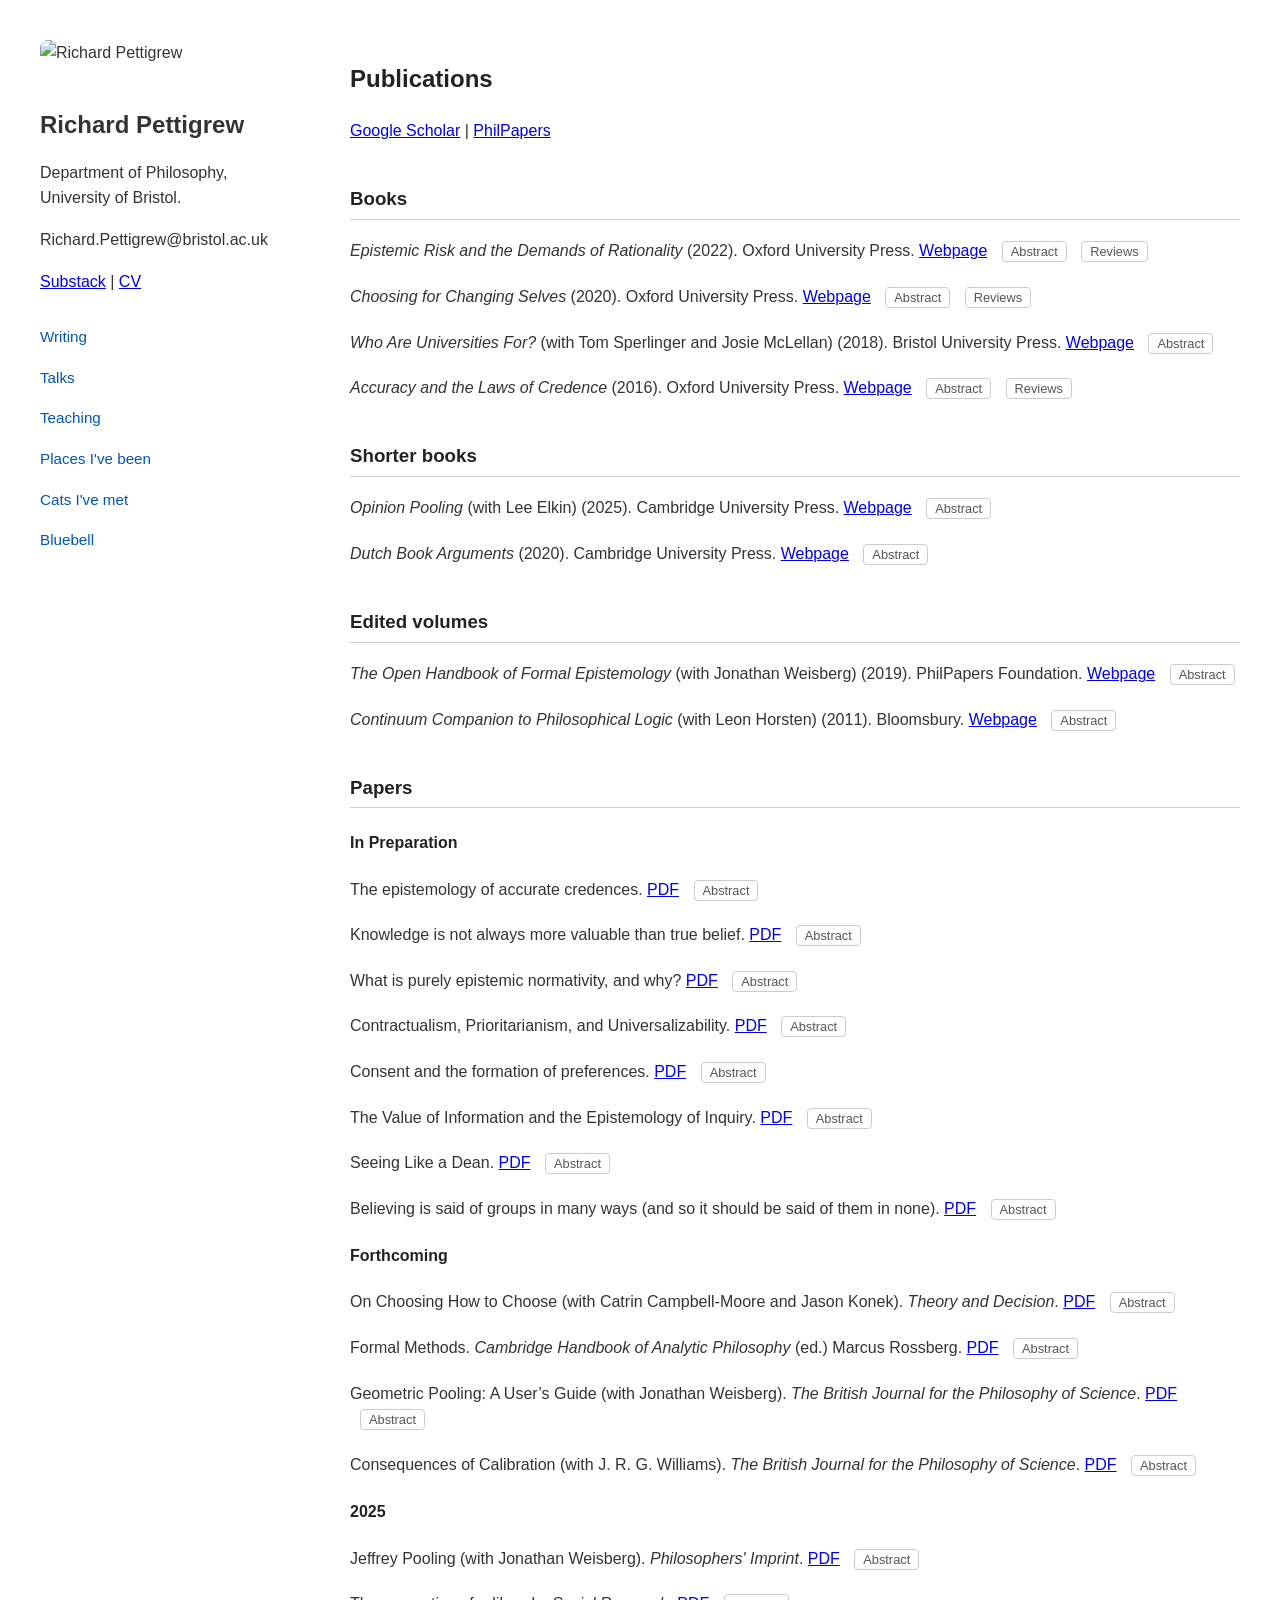
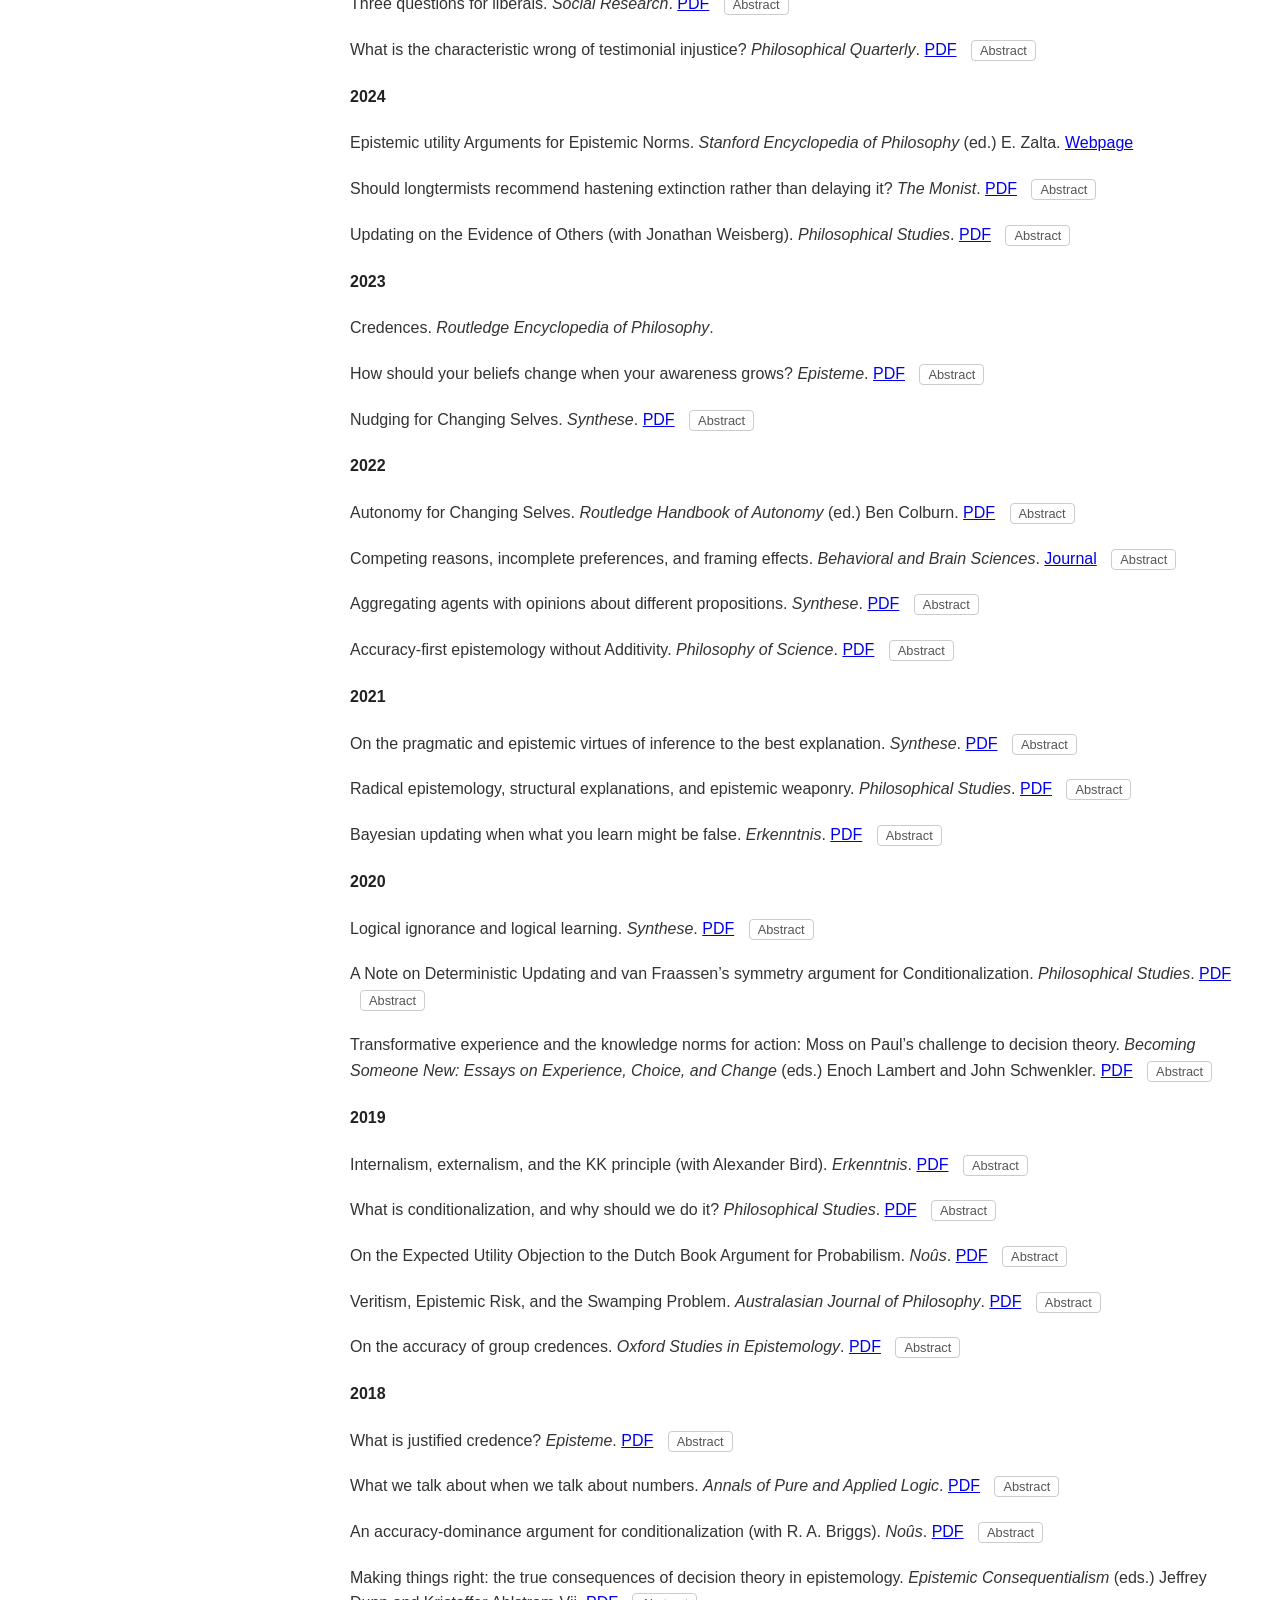
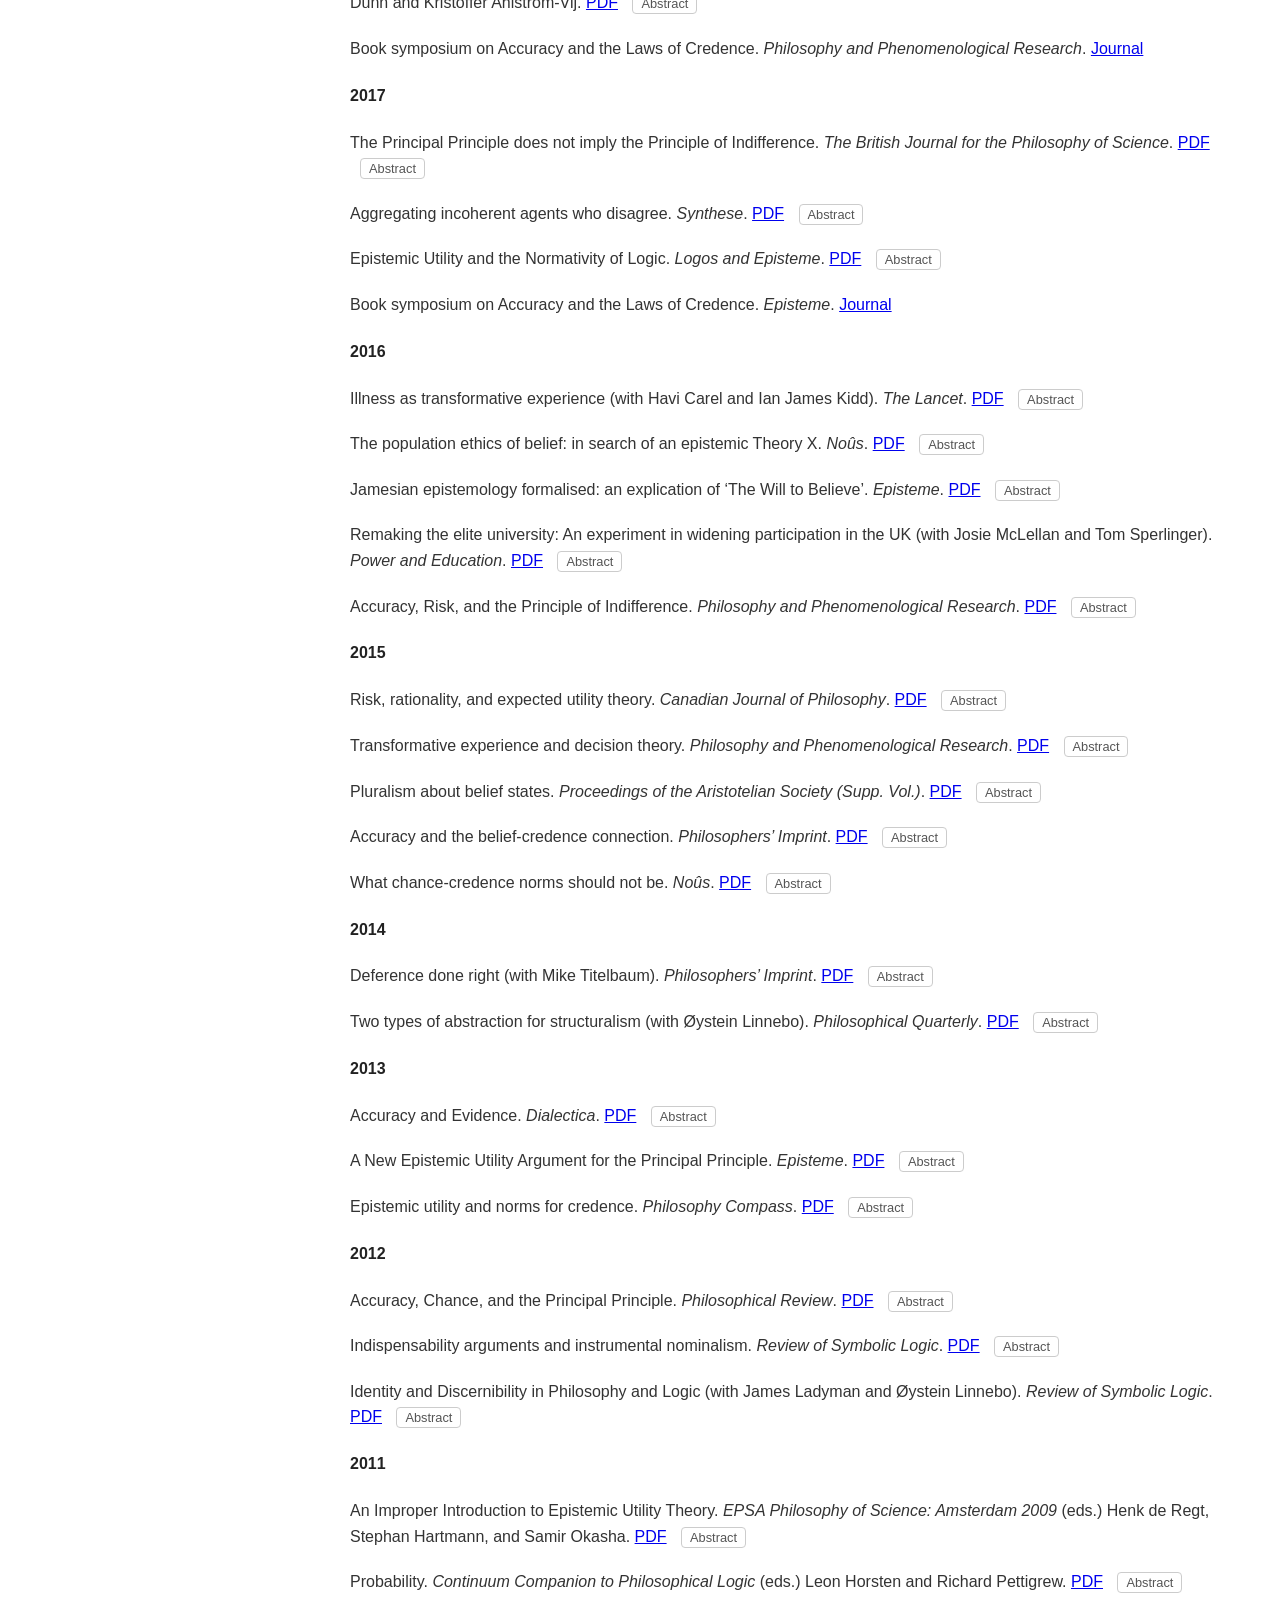
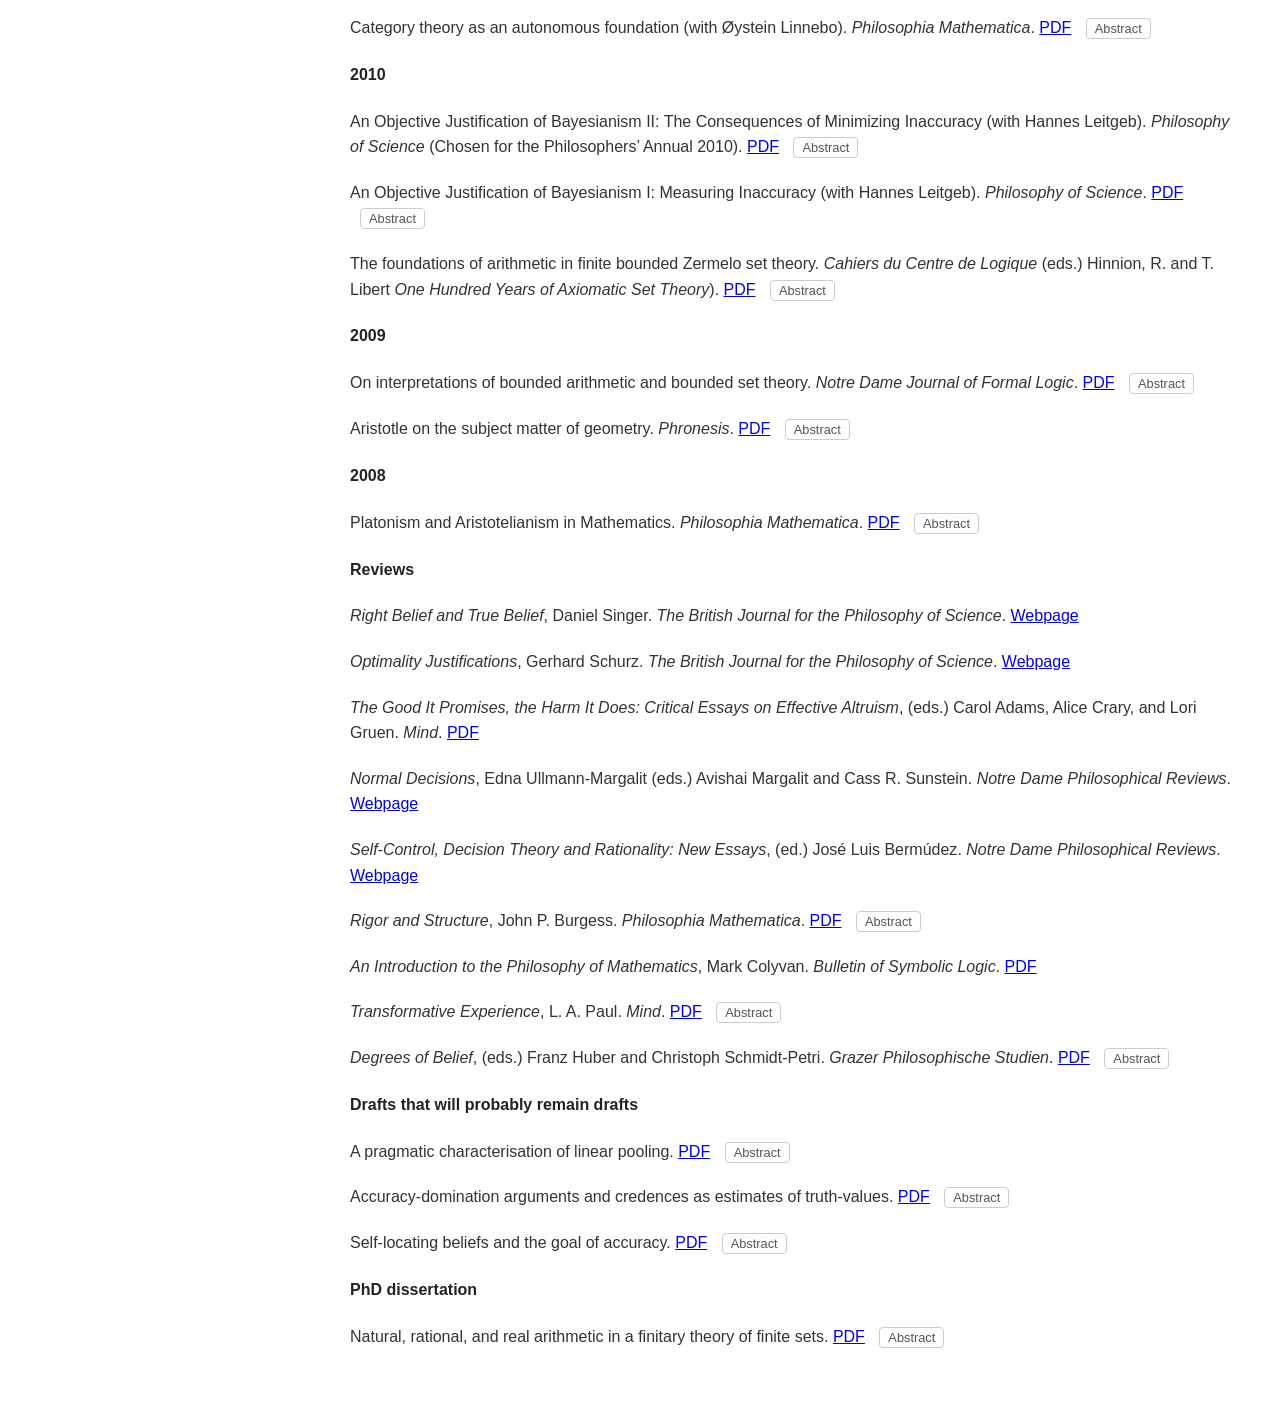
==== index.html @ cd5e589d "Add files via upload" ====
<!DOCTYPE html>
<html lang="en">
<head>
    <meta charset="UTF-8">
    <meta name="viewport" content="width=device-width, initial-scale=1.0">
    <title>Richard Pettigrew | Philosophy</title>
    <link rel="stylesheet" href="style.css">
</head>
<body>

<div class="container">
    <aside class="sidebar" id="master-sidebar"></aside>
    <script src="sidebar.js"></script>

    <main class="content">
        <h2>Publications</h2>
        
        <p><a href="https://scholar.google.co.uk/citations?user=P5bSoXQAAAAJ&hl=en&oi=ao" target="_blank">Google Scholar</a> | <a href="https://philpeople.org/profiles/richard-pettigrew" target="_blank">PhilPapers</a> </p>
        
        <h3>Books</h3>
        <ul class="pub-list">
            <li class="publication">
                <span class="book-title">Epistemic Risk and the Demands of Rationality</span> (2022). 
                Oxford University Press. <a href="https://academic.oup.com/book/43794?login=false" target="_blank">Webpage</a>
                <button class="abstract-btn" onclick="toggleAbstract('abs-book-erdr')">Abstract</button>
                <div id="abs-book-erdr" class="abstract-content">
                    How much does rationality constrain what we should believe on the basis of our evidence? According to this book, not very much. For most people and most bodies of evidence, there is a wide range of beliefs that rationality permits them to have in response to that evidence. The argument, which takes inspiration from William James’ ideas in ‘The Will to Believe’, proceeds from two premises. The first is a theory about the basis of epistemic rationality. It’s called epistemic utility theory, and it says that what it is epistemically rational for you to believe is what it would be rational for you to choose if you were given the chance to pick your beliefs and, when picking them, you were to care only about their epistemic value. So, to say which beliefs are permitted, we must say how to measure epistemic value, and which decision rule to use when picking your beliefs. The second premise is a claim about attitudes to epistemic risk, and it says that rationality permits many different such attitudes. These attitudes can show up in epistemic utility theory in two ways: in the way you measure epistemic value; and in the decision rule you use to pick beliefs. This book explores the latter. The result is permissivism about epistemic rationality: different attitudes to epistemic risk lead to different choices of prior beliefs; given most bodies of evidence, different priors lead to different posteriors; and even once we fix your attitudes to epistemic risk, if they are at all risk-inclined, there is a range of different priors and therefore different posteriors they permit.
                </div>
                <button class="abstract-btn" onclick="toggleAbstract('rev-book-erdr')">Reviews</button>
                <div id="rev-book-erdr" class="abstract-content">
                   <ul>
                   <li> <em>Mind</em>, Lara Buchak. <a href="#" target="_blank">Journal</a></li>
			<li><em>Notre Dame Philosophical Reviews</em>, Boris Babic. <a href="#" target="_blank">Webpage</a>
			</ul>
                </div>
            </li>
            <li class="publication">
                <span class="book-title">Choosing for Changing Selves</span> (2020). 
                Oxford University Press. <a href="https://academic.oup.com/book/41592?login=false" target="_blank">Webpage</a>
                <button class="abstract-btn" onclick="toggleAbstract('abs-book-ccs')">Abstract</button>
                <div id="abs-book-ccs" class="abstract-content">
                    What you value and the extent to which you value it changes over the course of your life. A person might currently greatly value pursuing philosophy, and value spending time in nature much less; but, having watched their parents as they have grown older, and noting that they are very much like their parents, that person might have good reason to think that they will value the pursuit of philosophy much less when they are sixty, and value spending time in nature much more. Given that we make our decisions on the basis of what we believe about the world and what we value in the world, the fact that the latter may change throughout our lives poses a problem for decision-making — in particular, for making decisions whose consequences will start to be felt or continue to be felt later in our lives. To which values should I appeal when making such a decision? My current values? My future values at the time when the decision will have its most significant effect? My past values? Some amalgamation of them all — past, present, and future — perhaps with some of them given more weight than others? (If so, how are the weightings assigned?) Or such an amalgamation only of a few of them? (If so, which ones?) In this book, I aim to provide a comprehensive account of rational decision-making for agents who recognise that their values will change over time and whose decisions will affect those future times. Included in the analysis will be not only agents who recognise that their values will inevitably change in certain ways, but also those who recognise that some of their decisions will lead to consequences that will change their values — thus, in effect, they will choose to change their values.
                </div>
                
                <button class="abstract-btn" onclick="toggleAbstract('rev-book-ccs')">Reviews</button>
                <div id="rev-book-ccs" class="abstract-content">
                   <ul>
                   <li> <em>Economics and Philosophy</em>, Arif Ahmed. <a href="#" target="_blank">Journal</a></li>
<li> <em>Mind</em>, Krister Bykvist. <a href="#" target="_blank">Journal</a></li>
<li> <em>Philosophical Review</em>, L. A. Paul. <a href="#" target="_blank">Journal</a></li>
<li> <em>Philosophy of Science</em>, Susanne Burri. <a href="#" target="_blank">Journal</a></li>
<li> <em>Analysis</em>, Nilanjan Das. <a href="#" target="_blank">Journal</a></li>
<li> <em>Philosophical Quarterly</em>, David Strohmaier. <a href="#" target="_blank">Journal</a></li>
                </ul>
            </div>
            
            
            
            
             <li class="publication">
                <span class="book-title">Who Are Universities For?</span> (with Tom Sperlinger and Josie McLellan) (2018). 
                Bristol University Press. <a href="https://bristoluniversitypress.co.uk/who-are-universities-for/" target="_blank">Webpage</a>
                <button class="abstract-btn" onclick="toggleAbstract('abs-book-wauf')">Abstract</button>
                <div id="abs-book-wauf" class="abstract-content">
            The university system is no longer fit for purpose. UK higher education was designed for much smaller numbers of students and a very different labour market. Students display worrying levels of mental health issues, exacerbated by unprecedented levels of debt, and the dubious privilege of competing for poorly-paid graduate internships. Meanwhile who goes to university is still too often determined by place of birth, gender, class or ethnicity.

Who are universities for? argues for a large-scale shake up of how we organise higher education, how we combine it with work, and how it fits into our lives. It includes radical proposals for reform of the curriculum and how we admit students to higher education, with part-time study (currently in crisis in England) becoming the norm.

A short, polemical but also deeply practical book, Who are universities for? offers concrete solutions to the problems facing UK higher education and a way forward for universities to become more inclusive and more responsive to local and global challenges.
</div>
            </li>
            <li class="publication">
                <span class="book-title">Accuracy and the Laws of Credence</span> (2016). 
                Oxford University Press. <a href="https://academic.oup.com/book/26987?login=false" target="_blank">Webpage</a>
                <button class="abstract-btn" onclick="toggleAbstract('abs-book-alc')">Abstract</button> 
                <div id="abs-book-alc" class="abstract-content">
                    In this book, we offer an extended investigation into a particular way of justifying the rational principles that govern our credences (or degrees of belief). The main principles that we justify are the central tenets of Bayesian epistemology, though we meet many other related principles along the way. These are: Probabilism, the claims that credences should obey the laws of probability; the Principal Principle, which says how credences in hypotheses about the objective chances should relate to credences in other propositions; the Principle of Indifference, which says that, in the absence of evidence, we should distribute our credences equally over all possibilities we entertain; and Conditionalization, the Bayesian account of how we should plan to respond when we receive new evidence. Ultimately, then, the book is a study in the foundations of Bayesianism.

To justify these principles, we look to decision theory. We treat an agent’s credences as if they were a choice she makes between different options. We give an account of the purely epistemic utility enjoyed by different sets of credences. And we appeal to the principles of decision theory to show that, when epistemic utility is measured in this way, the credences that violate the principles listed above are ruled out as irrational. The account of epistemic utility we give is the veritist’s: the sole fundamental source of epistemic utility for credences is their accuracy. Thus, this is an investigation in the version of epistemic utility theory known as accuracy-first epistemology. The book can also be read as an extended reply on behalf of the veritist to the evidentialist’s objection that veritism cannot account for certain evidential principles of credal rationality, such as the Principal Principle, the Principle of Indifference, and Conditionalization.
                </div>
                
                <button class="abstract-btn" onclick="toggleAbstract('rev-book-alc')">Reviews</button>
                <div id="rev-book-alc" class="abstract-content">
                   <ul>
                   <li> Book symposium in <em>Philosophy and Phenomenological Research</em>. <a href="https://onlinelibrary.wiley.com/toc/19331592/2018/96/3" target="_blank">Journal</a></li>
                   <li> Book symposium in <em>Episteme</em>. <a href="https://www.cambridge.org/core/journals/episteme/issue/B9DADC7D0AA3F37E52D94574A8DA3A5D" target="_blank">Journal</a></li>
                   <li> <em>Notre Dame Philosophical Reviews</em>, Kenny Easwaran. <a href="#" target="_blank">Journal</a></li>
<li> <em>Philosophy of Science</em>, Chad Marxen and Gerard Rothfus. <a href="#" target="_blank">Journal</a></li>
<li> <em>Metascience</em>, Erik Olsson. <a href="#" target="_blank">Journal</a></li>
<li> <em>Journal of Philosophy</em>, R. A. Briggs. <a href="#" target="_blank">Journal</a></li>
<li> <em>Mind</em>, Scott Sturgeon. <a href="#" target="_blank">Journal</a></li>
        </ul>
        </div>

         <h3>Shorter books</h3>
         <ul class="pub-list">
            <li class="publication">
                <span class="book-title">Opinion Pooling</span> (with Lee Elkin) (2025). Cambridge University Press. <a href="https://www.cambridge.org/core/books/opinion-pooling/40647AA21F276CF80F67398058682294" target="_blank">Webpage</a>
             
                <button class="abstract-btn" onclick="toggleAbstract('abs-book-op')">Abstract</button>
                <div id="abs-book-op" class="abstract-content">
                    Disagreement is a common feature of a social world. For various reasons, however, we sometimes need to resolve a disagreement into a single set of opinions. This can be achieved by pooling the opinions of individuals that make up the group. In this Element, we provide an opinionated survey on some ways of pooling opinions: linear pooling, multiplicative pooling (including geometric), and pooling through imprecise probabilities. While we give significant attention to the axiomatic approach in evaluating pooling strategies, we also evaluate them in terms of the epistemic and practical goals they might meet. In doing so, we connect opinion pooling to some philosophical problems in social epistemology and the philosophy of action, illuminating different perspectives one might take when figuring out how to pool opinions for a given purpose.
                                    </div>
            </li>
            <ul class="pub-list">
            <li class="publication">
                <span class="book-title">Dutch Book Arguments</span> (2020). Cambridge University Press. <a href="https://www.cambridge.org/core/books/dutch-book-arguments/3A54DE6AB1006E159A85FC17922D5779" target="_blank">Webpage</a>
               
                <button class="abstract-btn" onclick="toggleAbstract('abs-book-dba')">Abstract</button>
                <div id="abs-book-dba" class="abstract-content">
                    Our beliefs come in degrees. I'm 70% confident it will rain tomorrow, and 0.001% sure my lottery ticket will win. What's more, we think these degrees of belief should abide by certain principles if they are to be rational. For instance, you shouldn't believe that a person's taller than 6ft more strongly than you believe that they're taller than 5ft, since the former entails the latter. In Dutch Book arguments, we try to establish the principles of rationality for degrees of belief by appealing to their role in guiding decisions. In particular, we show that degrees of belief that don't satisfy the principles will always guide action in some way that is bad or undesirable. In this Element, we present Dutch Book arguments for the principles of Probabilism, Conditionalization, and the Reflection Principle, among others, and we formulate and consider the most serious objections to them.
                </div>
            </li>
            </ul>
            
            
             <h3>Edited volumes</h3>
         <ul class="pub-list">
          
            <ul class="pub-list">
            <li class="publication">
                <span class="book-title">The Open Handbook of Formal Epistemology</span> (with Jonathan Weisberg) (2019). PhilPapers Foundation. <a href="https://philarchive.org/rec/PETTOH-2" target="_blank">Webpage</a>
                
                <button class="abstract-btn" onclick="toggleAbstract('abs-book-ohfe')">Abstract</button>
                <div id="abs-book-ohfe" class="abstract-content">
                    In formal epistemology, we use mathematical methods to explore the questions of epistemology and rational choice. What can we know? What should we believe and how strongly? How should we act based on our beliefs and values? We begin by modelling phenomena like knowledge, belief, and desire using mathematical machinery, just as a biologist might model the fluctuations of a pair of competing populations, or a physicist might model the turbulence of a fluid passing through a small aperture. Then, we explore, discover, and justify the laws governing those phenomena, using the precision that mathematical machinery affords. For example, we might represent a person by the strengths of their beliefs, and we might measure these using real numbers, which we call credences. Having done this, we might ask what the norms are that govern that person when we represent them in that way. How should those credences hang together? How should the credences change in response to evidence? And how should those credences guide the person’s actions? This is the approach of the first six chapters of this handbook. In the second half, we consider different representations—the set of propositions a person believes; their ranking of propositions by their plausibility. And in each case we ask again what the norms are that govern a person so represented. Or, we might represent them as having both credences and full beliefs, and then ask how those two representations should interact with one another. This handbook is incomplete, as such ventures often are. Formal epistemology is a much wider topic than we present here. One omission, for instance, is social epistemology, where we consider not only individual believers but also the epistemic aspects of their place in a social world. Michael Caie’s entry on doxastic logic touches on one part of this topic, but there is much more. Relatedly, there is no entry on epistemic logic, nor any on knowledge more generally. There are still more gaps. These omissions should not be taken as ideological choices. This material is missing, not because it is any less valuable or interesting, but because we v failed to secure it in time. Rather than delay publication further, we chose to go ahead with what is already a substantial collection. We anticipate a further volume in the future that will cover more ground. Why an open access handbook on this topic? A number of reasons. The topics covered here are large and complex and need the space allowed by the sort of 50 page treatment that many of the authors give. We also wanted to show that, using free and open software, one can overcome a major hurdle facing open access publishing, even on topics with complex typesetting needs. With the right software, one can produce attractive, clear publications at reasonably low cost. Indeed this handbook was created on a budget of exactly £0 (≈ $0). Our thanks to PhilPapers for serving as publisher, and to the authors: we are enormously grateful for the effort they put into their entries.
                </div>
            </li>
             <li class="publication">
                <span class="book-title">Continuum Companion to Philosophical Logic</span> (with Leon Horsten) (2011).   Bloomsbury.  <a href="https://www.bloomsbury.com/ca/bloomsbury-companion-to-philosophical-logic-9781472528292/" target="_blank">Webpage</a>
              
                
                <button class="abstract-btn" onclick="toggleAbstract('abs-book-ccpl')">Abstract</button>
                <div id="abs-book-ccpl" class="abstract-content">
                Logical methods are used in all area of philosophy. By introducing and advancing central to topics in the discipline, The Bloomsbury Companion to Philosophical Logic emphasizes the crucial role logic plays in understanding philosophical problems.

Covering stages in the history of logic and of modern logic, this comprehensive Companion looks ahead to new areas of research and explores issues pertaining to classical logic and its rivals, semantics for parts of natural language, and the application of logic in the theory of rationality. Experts in the field provide a mix of technical chapters that offer excellent encyclopaedias of results in the area and chapters of philosophical discussions that survey a range of philosophical positions. To facilitate further study, this volumes also includes a series of research tools such as a detailed index, an up-to-date list of resources and an annotated bibliography.

Balancing technical exposition with philosophical discussion, The Bloomsbury Companion to Philosophical Logic not only provides students and lecturers with the basis of a course in philosophical logic, it offers anyone working in this key area of contemporary philosophy a valuable research resource.
               </div>
            </li>
            </ul>
         

        <h3>Papers</h3>
        
        
        <h4>In Preparation</h4>
        <ul class="pub-list">
            <li class="publication">
                <span class="pub-title">The epistemology of accurate credences</span>. 
                <a href="https://philpapers.org/archive/PETTEO-44.pdf" target="_blank">PDF</a>
                <button class="abstract-btn" onclick="toggleAbstract('abs-prep-1')">Abstract</button>
                <div id="abs-prep-1" class="abstract-content">
                    I give an overview of some of the central ideas, arguments, and results in accuracy-first epistemology (also known as epistemic utility theory or epistemic decision theory).
                </div>
            </li>

            <li class="publication">
                <span class="pub-title">Knowledge is not always more valuable than true belief</span>. 
                <a href="https://philpapers.org/archive/PETKIN-2.pdf" target="_blank">PDF</a>
                <button class="abstract-btn" onclick="toggleAbstract('abs-prep-2')">Abstract</button>
                <div id="abs-prep-2" class="abstract-content">
                    Knowledge is not always more valuable than mere true belief. If it were, we’d want to acquire it for those we care about when doing so would require negligible effort; we’d hope those we care about have it when we’re uncertain whether they do, and we’d feel relief were we to learn they do. But we don’t always do or feel these things nor think we should. I argue that the veritist is best able to make sense of these facts.
                </div>
            </li>

            <li class="publication">
                <span class="pub-title">What is purely epistemic normativity, and why?</span> 
                <a href="https://philpapers.org/archive/PETWIP.pdf" target="_blank">PDF</a>
                <button class="abstract-btn" onclick="toggleAbstract('abs-prep-3')">Abstract</button>
                <div id="abs-prep-3" class="abstract-content">
                    What is the distinction between what we ought to believe simpliciter and what we ought to believe epistemically speaking, and why do we draw that distinction? I motivate this question through a series of examples, consider various existing answers, and find them wanting. Then I propose and explore an alternative based on a version of rule consequentialism transposed to the epistemic realm: the norms that determine what we ought to do epistemically speaking are those such that broad adherence to them across your epistemic community would give the best results from an epistemic point of view. I argue that norms that exhort us to believe only what we ought to believe epistemically speaking follow from this epistemic version of rule consequentialism. In a coda, I offer an alternative account of the function of knowledge ascriptions that improves on Edward Craig’s.
                </div>
            </li>

            <li class="publication">
                <span class="pub-title">Contractualism, Prioritarianism, and Universalizability</span>. 
                <a href="https://philpapers.org/archive/PETOJA.pdf" target="_blank">PDF</a>
                <button class="abstract-btn" onclick="toggleAbstract('abs-prep-4')">Abstract</button>
                <div id="abs-prep-4" class="abstract-content">
                    I offer a new style of argument that supports either utilitarianism or instances of the expected equally distributed equivalent version of prioritarianism (EEDE). The central idea is that the value the welfarist assigns to a state of the world should not lie unnecessarily far from the utilities of the individuals who exist at that state. I describe various ways we might measure distance from a candidate value to the individuals’ utilities, characterize a family of such measures, and explain which versions of welfarism follow when we use them. For some, it’s utilitarianism; for others, it’s different instances of EEDE.
                </div>
            </li>

            <li class="publication">
                <span class="pub-title">Consent and the formation of preferences</span>. 
                <a href="https://philpapers.org/archive/PETEOA-7.pdf" target="_blank">PDF</a>
                <button class="abstract-btn" onclick="toggleAbstract('abs-prep-5')">Abstract</button>
                <div id="abs-prep-5" class="abstract-content">
                    Under ideal conditions, explicit consent and related actions usually change the moral facts in a distinctive way: they make something permissible that was previously impermissible. But they don’t do this if the consent is coerced. And it seems they also don’t do it if the preferences on which the consent is based were formed in particular ways: if they were formed via certain mechanisms under pressure from unjust social forces, for instance. In this paper, I describe a range of mechanisms by which our preferences might be formed, determine which of those can give rise to preferences that ground effective consent and which cannot, and explain why each mechanism falls on its side of the division.
                </div>
            </li>

            <li class="publication">
                <span class="pub-title">The Value of Information and the Epistemology of Inquiry</span>. 
                <a href="https://philpapers.org/archive/PETTAG-5.pdf" target="_blank">PDF</a>
                <button class="abstract-btn" onclick="toggleAbstract('abs-prep-6')">Abstract</button>
                <div id="abs-prep-6" class="abstract-content">
                    In the analytic tradition, epistemology has typically begun at the point at which we have our evidence; it has then asked which beliefs or credences are justified or warranted by that evidence, which are rational and which count as knowledge for someone with that evidence. And yet we are not mere passive recipients of our evidence; we often actively collect it, and collect it in one way rather than another, or act in ways we know will bring us certain pieces of evidence and not others, even when acquiring that evidence is not the primary aim of that act. In this essay, I present and apply a theory that says when we should inquire and how. It is a probabilistic theory: I use probabilities to represent the opinions of the inquirer. And it is teleological: whether we should inquire in this way or that or not at all is determined by the value of the available options, where the value of an inquiry is determined by the value of the option you choose from the point of view of the opinions you have after the inquiry, the purely epistemic value of those opinions, the costs the inquiry incurs, and any other benefits it might bring. The theory says you should choose whether, when, and how to inquire just as you choose whether, when, and how to do anything else, namely, by maximizing value in expectation. This theory has its origins in Janina Hosiasson’s work in Bayesian philosophy of science in the 1930s and David Blackwell’s work in economics in the 1950s. In the first part of the essay, I present this theory in a way that assumes no prior familiarity with Bayesianism or the epistemology of probabilistic opinion more generally. In the second part, I put the theory to work. First, I extend it to cover not only inquiries in which you gather empirical evidence, but also those in which you undertake logical or conceptual reasoning. This allows us to ask, for instance, when we should spend our time gathering new evidence and when we should spend it drawing out the consequences of the evidence we already have. Next, I ask when the normative status of the inquiries that have led to our current opinions affect the normative status of those opinions. And finally I show how the teleological approach might be extended to furnish norms for other cognitive acts and processes, such as forgetting or coarse-graining a credal state so that it becomes a belief.
                </div>
            </li>
            
            <li class="publication">
                <span class="pub-title">Seeing Like a Dean</span>. 
                <a href="https://philpapers.org/archive/PETSLA-5.pdf" target="_blank">PDF</a>
                <button class="abstract-btn" onclick="toggleAbstract('abs-prep-7')">Abstract</button>
                <div id="abs-prep-7" class="abstract-content">
                    In <em>Seeing Like a State</em>, James C. Scott argues that governments act badly when they see the society they govern in distorted and incomplete ways. I argue that this is also a common pitfall of university management. In particular, I scrutinise a particular way of thinking and speaking and deliberating that arises when the part of the organisation over which the manager has control is too large to allow them to think and speak always of the goals, viewpoints, and values of individual members. In response, managers often begin to think and speak and deliberate in terms of groups—for instance, the philosophy department, the HR division, the student body—and ascribes beliefs, goals, and values to them as group agents. But such attitude ascriptions to group agents are badly ambiguous in ways that aren’t resolved by context. This, I argue, leads to bad decision-making.
                </div>
            </li>

            <li class="publication">
                <span class="pub-title">Believing is said of groups in many ways (and so it should be said of them in none)</span>. 
                <a href="https://philpapers.org/archive/PETBIS.pdf" target="_blank">PDF</a>
                <button class="abstract-btn" onclick="toggleAbstract('abs-prep-8')">Abstract</button>
                <div id="abs-prep-8" class="abstract-content">
                    In the first half of this paper, I argue that group belief ascriptions are highly ambiguous. What’s more, in many cases, neither the available contextual factors nor known pragmatic considerations are sufficient to allow the audience to identify which of the many possible meanings is intended. In the second half, I argue that this ambiguity often has bad consequences when a group belief ascription is heard and taken as testimony. And indeed it has these consequences even when the ascription is true on the speaker’s intended interpretation, when the speaker does not intend to mislead and indeed intends to cooperatively inform, and when the audience incorporates the evidence from the testimony as they should. I conclude by arguing that these consequences should lead us to stop using such ascriptions.
                </div>
            </li>
        </ul>

        <h4>Forthcoming</h4>
        <ul class="pub-list">
            <li class="publication">
                <span class="pub-title">On Choosing How to Choose</span> (with Catrin Campbell-Moore and Jason Konek). 
                <em>Theory and Decision</em>. 
                <a href="https://drive.google.com/file/d/1xx8vu6VIA9P4IDvnVq_7LtjPj6tXWEzs/view?usp=sharing" target="_blank">PDF</a>
                <button class="abstract-btn" onclick="toggleAbstract('abs-forth-1')">Abstract</button>
                <div id="abs-forth-1" class="abstract-content">
                    Decision theories give guidance about what to do when you face a particular decision. But they also give higher-level advice---depending on how likely you think it is that you’ll face various decision problems, decision theories give advice about the best strategy for picking what to do. For some ways of being uncertain over possible decisions, decision theories that accommodate risk undermine themselves. They simultaneously provide specific advice about what to pick whilst also deeming that very picking strategy to be impermissible. Savage-style expected utility theory does not have this flaw; it always deems its own picking strategies to be the rational ones. Popular decision rules for imprecise probabilities never straightforwardly undermine themselves but they often require adopting strategies that pick in accordance with expected utility theory, thereby coordinating how to pick across different potential decision problems. Some strategies that always pick an option that the decision theory does not reject are deemed impermissible. In particular, randomising amongst non-rejected options is often impermissible. This raises questions about how to use the guidance of an imprecise decision theory when it leaves different options non-rejected.
                </div>
            </li>

            <li class="publication">
                <span class="pub-title">Formal Methods</span>. 
                <em>Cambridge Handbook of Analytic Philosophy</em> (ed.) Marcus Rossberg. 
                <a href="https://philpapers.org/archive/PETFM.pdf" target="_blank">PDF</a>
                <button class="abstract-btn" onclick="toggleAbstract('abs-forth-2')">Abstract</button>
                <div id="abs-forth-2" class="abstract-content">
                    In this handbook entry, I survey the different ways in which formal mathematical methods have been applied to philosophical questions throughout the history of analytic philosophy. I consider: formalization in symbolic logic, with examples such as Aquinas’ third way and Anselm’s ontological argument; Bayesian confirmation theory, with examples such as the fine-tuning argument for God and the paradox of the ravens; foundations of mathematics, with examples such as Hilbert’s programme and Gödel’s incompleteness theorems; social choice theory, with examples such as Condorcet’s paradox and Arrow’s theorem; ‘how possibly’ results, with examples such as Condorcet’s jury theorem and recent work on intersectionality theory; and the application of advanced mathematics in philosophy, with examples such as accuracy-first epistemology.
                </div>
            </li>

            <li class="publication">
                <span class="pub-title">Geometric Pooling: A User’s Guide</span> (with Jonathan Weisberg). 
                <em>The British Journal for the Philosophy of Science</em>. 
                <a href="https://philpapers.org/rec/PETGPA-2" target="_blank">PDF</a>
                <button class="abstract-btn" onclick="toggleAbstract('abs-forth-3')">Abstract</button>
                <div id="abs-forth-3" class="abstract-content">
                    Much of our information comes to us indirectly, in the form of conclusions others have drawn from evidence they gathered. When we hear these conclusions, how can we modify our own opinions so as to gain the benefit of their evidence? In this paper we study the method known as geometric pooling. We consider two arguments in its favour, raising several objections to one, and proposing an amendment to the other.
                </div>
            </li>

            <li class="publication">
                <span class="pub-title">Consequences of Calibration</span> (with J. R. G. Williams). 
                <em>The British Journal for the Philosophy of Science</em>. 
                <a href="https://philpapers.org/rec/WILCOC-4" target="_blank">PDF</a>
                <button class="abstract-btn" onclick="toggleAbstract('abs-forth-4')">Abstract</button>
                <div id="abs-forth-4" class="abstract-content">
                    In this paper, we offer a new set of axioms that characterise the epistemic utility functions that are most often used in arguments in favour of Bayesian norms such as Probabilism and Conditionalization. These are the additive and continuous strictly proper epistemic utility functions. Our characterization is based on a suggestion by Frank P. Ramsey and appeals to the virtue of calibration. We begin by describing Ramsey’s proposal and making our characterization precise; then we answer objections inspired by other treatments of calibration in epistemic utility theory.
                </div>
            </li>
        </ul>
        
        
        
         <h4>2025</h4>
       
        <ul class="pub-list">
        
        <li class="publication">
                <span class="pub-title">Jeffrey Pooling</span> (with Jonathan Weisberg).
                <em>Philosophers' Imprint</em>. <a href="https://drive.google.com/file/d/1WMj0rP2kOY6rS-_8IUXv0jqEnR1b6F-0/view?usp=sharing">PDF</a>
                 <button class="abstract-btn" onclick="toggleAbstract('abs-2025-1')">Abstract</button>
                <div id="abs-2025-1" class="abstract-content">
                 How should your opinion change in response to the opinion of an epistemic peer? We show that the pooling rule known as “upco” is the unique answer satisfying some natural desiderata. If your revised opinion will influence your opinions on other matters by Jeffrey conditionalization, then upco is the only standard pooling rule that ensures the order in which peers are consulted makes no difference. Popular proposals like linear pooling, geometric pooling, and harmonic pooling cannot boast the same. In fact, no alternative to upco can if it possesses four minimal properties which these proposals share.
                 </div>
                </li>
                <li class="publication">
                <span class="pub-title">Three questions for liberals</span>.
                <em>Social Research</em>. <a href="https://drive.google.com/file/d/1WrpXQAHGRr0Z1_1gPxr5LtfEdCS-cO6u/view?usp=sharing">PDF</a>
                 <button class="abstract-btn" onclick="toggleAbstract('abs-2025-2')">Abstract</button>
                <div id="abs-2025-2" class="abstract-content">
                 In this paper, I ask three questions of the liberal. In each, I fill in philosophical detail around a certain sort of complaint raised in current public debates about their position. In the first, I probe the limits of the liberal’s tolerance for civil disobedience; in the second, I ask how the liberal can adjudicate the most divisive moral disputes of the age; and, in the third, I suggest the liberal faces a problem when there is substantial disagreement about the boundaries of the rational and the reasonable.
                 </div>
                </li>
                 <li class="publication">
                <span class="pub-title">What is the characteristic wrong of testimonial injustice?</span>
                <em>Philosophical Quarterly</em>. <a href="https://drive.google.com/file/d/1nYNi8BDLLQWwdtBz6m3jPFnsGR6ZNOgy/view?usp=sharing">PDF</a>
                 <button class="abstract-btn" onclick="toggleAbstract('abs-2025-3')">Abstract</button>
                <div id="abs-2025-3" class="abstract-content">
                In this paper, I aim to identify the wrong that is done by the hearer to the testifier in all cases of
testimonial injustice. I introduce the concept of testimonial injustice, as well as the existing accounts of
this characteristic wrong, and I argue that the latter don’t work. Then I present my favoured account,
which adapts Rachel Fraser’s account of the wrong of aesthetic injustice. I argue that this allows us to
see that certain putative stock examples of testimonial injustices in fact do not fall under the concept.
                 </div>
                </li>
                </ul>
                
               

        <h4>2024</h4>
       
        <ul class="pub-list">
        
        <li class="publication">
                <span class="pub-title">Epistemic utility Arguments for Epistemic Norms</span>. 
                <em>Stanford Encyclopedia of Philosophy</em> (ed.) E. Zalta. 
                <a href="https://plato.stanford.edu/entries/epistemic-utility/" target="_blank">Webpage</a>
            </li>
        
        
            <li class="publication">
                <span class="pub-title">Should longtermists recommend hastening extinction rather than delaying it?</span> 
                <em>The Monist</em>. 
                <a href="https://drive.google.com/file/d/1lKE5lIrevtKMHavrlf5dwWU7-2nJ3Nug/view?usp=sharing" target="_blank">PDF</a>
                <button class="abstract-btn" onclick="toggleAbstract('abs-2024-1')">Abstract</button>
                <div id="abs-2024-1" class="abstract-content">
                    Longtermism is the view that the most urgent global priorities, and those to which we should devote the largest portion of our current resources, are those that focus on ensuring a long future for humanity, and perhaps sentient or intelligent life more generally, and improving the quality of those lives in that long future. The central argument for this conclusion is that, given a fixed amount of a resource that we are able to devote to global priorities, the longtermist's favoured interventions have greater expected goodness than each of the other available interventions, including those that focus on the health and well-being of the current population. In this paper, I argue that, even granting the longtermist's axiology and their consequentialist ethics, we are not morally required to choose whatever option maximises expected utility, and may not be permitted to do so. Instead, if their axiology and consequentialism is correct, we should choose using a decision theory that is sensitive to risk, and allows us to give greater weight to worse-case outcomes than expected utility theory. And such decision theories do not recommend longtermist interventions. Indeed, sometimes, they recommend hastening human extinction. Many, though not all, will take this as a reductio of the longtermist's axiology or consequentialist ethics. I remain agnostic on the conclusion we should draw.
                </div>
            </li>

            <li class="publication">
                <span class="pub-title">Updating on the Evidence of Others</span> (with Jonathan Weisberg). 
                <em>Philosophical Studies</em>. 
                <a href="https://drive.google.com/file/d/1mVYIdaXdOYXnb-_AUf2W7hjtc39yr3J5/view?usp=sharing" target="_blank">PDF</a>
                <button class="abstract-btn" onclick="toggleAbstract('abs-2024-2')">Abstract</button>
                <div id="abs-2024-2" class="abstract-content">
                    One often learns the opinions of others without getting to hear the evidence behind them. How should you revise your own opinions in such cases? Dietrich (2010) shows that, for opinions about objective chance, the method known as upco effectively adds your interlocutor's evidence to your own. We provide a simple way of viewing upco that makes properties like Dietrich's easy to appreciate, and we do three things with it. First, we unify Dietrich's motivation for upco with another motivation due to Easwaran et al. (2016). Second, we show that laypeople can sometimes use upco to resolve expert disagreements. And third, we use it to cricitize the social argument for the uniqueness thesis.
                </div>
            </li>
        </ul>
        
        <h4>2023</h4>
        <ul class="pub-list">
            <li class="publication">
                <span class="pub-title">Credences</span>. 
                <em>Routledge Encyclopedia of Philosophy</em>. 
            </li>

            <li class="publication">
                <span class="pub-title">How should your beliefs change when your awareness grows?</span> 
                <em>Episteme</em>. 
                <a href="https://drive.google.com/file/d/1193XGW2flyGJNh66iwzX0Lp4CmKcRGtM/view?usp=sharing" target="_blank">PDF</a>
                <button class="abstract-btn" onclick="toggleAbstract('abs-2023-1')">Abstract</button>
                <div id="abs-2023-1" class="abstract-content">
                    Epistemologists who study partial beliefs, or credences, have a well-developed account of how you should change your credences when you learn new evidence; that is, when your body of evidence grows. What's more, they boast a diverse range of epistemic and pragmatic arguments that support that account. But they do not have a satisfactory account of when and how you should change your credences when you become aware of possibilities and propositions you have not entertained before; that is, when your awareness grows. In this paper, I consider each of the arguments for the credal epistemologist's account of how to respond to evidence, and I ask whether they can help us generate an account of how to respond to awareness growth. The results are surprising: the arguments that all support the same norms for responding to evidence growth support a number of different norms when they are applied to awareness growth. Some of these norms seem too weak, others too strong. I ask what we should conclude from this, and argue that our credal response to awareness growth is considerably less rigorously constrained than our credal response to new evidence.
                </div>
            </li>

            <li class="publication">
                <span class="pub-title">Nudging for Changing Selves</span>. 
                <em>Synthese</em>. 
                <a href="https://drive.google.com/file/d/1u-VXU4I0SXxr5X8WZwqjP-s0J4Deh40c/view?usp=sharing" target="_blank">PDF</a>
                <button class="abstract-btn" onclick="toggleAbstract('abs-2023-2')">Abstract</button>
                <div id="abs-2023-2" class="abstract-content">
                    When is it legitimate for a government to 'nudge' its citizens, in the sense described by Richard Thaler and Cass Sunstein? In their original work on the topic, Thaler and Sunstein developed the 'as judged by themselves' (or AJBT) test to answer this question. In a recent paper, L. A. Paul and Sunstein raised a concern about this test: it often seems to give the wrong answer in cases in which we are nudged to make a decision that leads to what Paul calls a personally transformative experience, that is, one that results in our values changing. In those cases, the nudgee will judge the nudge to be legitimate after it has taken place, but they might not have judged it legitimate before.
                </div>
            </li>
            
            
        </ul>
        
        <h4>2022</h4>
        <ul class="pub-list">
            <li class="publication">
                <span class="pub-title">Autonomy for Changing Selves</span>. 
                <em>Routledge Handbook of Autonomy</em> (ed.) Ben Colburn. 
                <a href="https://drive.google.com/file/d/1CSj6QETDt1VuJBmlFFzHfd8BZAh8Il3j/view?usp=sharing" target="_blank">PDF</a>
                <button class="abstract-btn" onclick="toggleAbstract('abs-2022-1')">Abstract</button>
                <div id="abs-2022-1" class="abstract-content">
                    Our values change. What we value, want, desire, prefer, and how much; for nearly everyone, these will be different at different times in their life. These changes can be gradual or abrupt; they can be long-lasting or short-lived; and they can be induced by forces outside yourself or they can come from within or they can have no specific catalyst at all. Such preference change raises a number of questions for our theorising about rational choice, and these have been discussed at length. In §2 and §3, I’ll outline two of these questions along with some of the putative solutions that have been proposed. But preference change also raises questions for our theorising about autonomy, and these have hardly been considered at all. In §4, I’ll outline three problems for personal autonomy; and in §5, I’ll outline one problem for political autonomy. In §6, I conclude.
                </div>
            </li>

            <li class="publication">
                <span class="pub-title">Competing reasons, incomplete preferences, and framing effects</span>. 
                <em>Behavioral and Brain Sciences</em>. 
                <a href="https://www.cambridge.org/core/journals/behavioral-and-brain-sciences/article/competing-reasons-incomplete-preferences-and-framing-effects/BE3B75E326F64B5028029BD1B115E890" target="_blank">Journal</a>
                <button class="abstract-btn" onclick="toggleAbstract('abs-2022-2')">Abstract</button>
                <div id="abs-2022-2" class="abstract-content">
                    (Commentary on José Luis Bermúdez ‘Rational Framing Effects: A Multidisciplinary Case’) The quasi-cyclical preferences that Bermúdez ascribes to Agamemnon and others in analogous situations do not best represent them. I offer two alternative accounts. One works best if the preference ordering is taken to be the agent’s personal betterness ordering of acts; the other works best if it is taken to provide a summary of the agent’s dispositions to act.
                </div>
            </li>

            <li class="publication">
                <span class="pub-title">Aggregating agents with opinions about different propositions</span>. 
                <em>Synthese</em>. 
                <a href="https://drive.google.com/file/d/1BQEV1jczfQpZ41DQATE51nrSufdDv05f/view?usp=sharing" target="_blank">PDF</a>
                <button class="abstract-btn" onclick="toggleAbstract('abs-2022-3')">Abstract</button>
                <div id="abs-2022-3" class="abstract-content">
                    There are many reasons we might want to take the opinions of various individuals and pool them to give the opinions of the group they constitute. If all the individuals in the group have probabilistic opinions about the same propositions, there is a host of pooling functions we might deploy, such as linear or geometric pooling. However, there are also cases where different members of the group assign probabilities to different sets of propositions, which might overlap a lot, a little, or not at all. There are far fewer proposals for how to proceed in these cases, and those there are have undesirable features. I begin by considering four proposals and arguing that they don’t work. Then I’ll describe my own proposal, which is intended to cover the situation in which we want to pool the individual opinions in order to ascribe an opinion to the group considered as an agent in its own right.
                </div>
            </li>

            <li class="publication">
                <span class="pub-title">Accuracy-first epistemology without Additivity</span>. 
                <em>Philosophy of Science</em>. 
                <a href="https://drive.google.com/file/d/1xuzQGg7FE-Nbl6mhgeHptKTFCPvalKix/view?usp=sharing" target="_blank">PDF</a>
                <button class="abstract-btn" onclick="toggleAbstract('abs-2022-4')">Abstract</button>
                <div id="abs-2022-4" class="abstract-content">
                    Accuracy arguments for the core tenets of Bayesian epistemology differ mainly in the conditions they place on the legitimate ways of measuring the inaccuracy of our credences. The best existing arguments rely on three conditions: Continuity, Additivity, and Strict Propriety. In this paper, I show how to strengthen the arguments based on these conditions by showing that the central mathematical theorem on which each depends goes through without assuming Additivity.
                </div>
            </li>
        </ul>

        <h4>2021</h4>
        <ul class="pub-list">
            <li class="publication">
                <span class="pub-title">On the pragmatic and epistemic virtues of inference to the best explanation</span>. 
                <em>Synthese</em>. 
                <a href="https://drive.google.com/file/d/12Y2S5NwnAEgQvwZmebzAFnnNGTq9Pesy/view?usp=sharing" target="_blank">PDF</a>
                <button class="abstract-btn" onclick="toggleAbstract('abs-2021-1')">Abstract</button>
                <div id="abs-2021-1" class="abstract-content">
                    In a series of papers over the past twenty years, and in a new book, Igor Douven (sometimes in collaboration with Sylvia Wenmackers) has argued that Bayesians are too quick to reject versions of inference to the best explanation that cannot be accommodated within their framework. In this paper, I survey Douven’s worries and attempt to answer them using a series of pragmatic and purely epistemic arguments that I take to show that Bayes’ Rule really is the only rational way to respond to your evidence.
                </div>
            </li>

            <li class="publication">
                <span class="pub-title">Radical epistemology, structural explanations, and epistemic weaponry</span>. 
                <em>Philosophical Studies</em>. 
                <a href="https://drive.google.com/file/d/1Gg_NC-OAs7l9mjFR6dMGFh8lUX5XIJHu/view?usp=sharing" target="_blank">PDF</a>
                <button class="abstract-btn" onclick="toggleAbstract('abs-2021-2')">Abstract</button>
                <div id="abs-2021-2" class="abstract-content">
                    When is a belief justified? There are three families of arguments we typically use to support different accounts of justification: (i) arguments from our intuitive responses to vignettes that involve the concept; (ii) arguments from the theoretical role we would like the concept to play in epistemology; and (iii) arguments from the practical, moral, and political uses to which we wish to put the concept. I focus particularly on the third sort (iii), and specifically on an argument of this sort offered by Clayton Littlejohn (2012) and Amia Srinivasan (2018) in favour of externalism. I counter Srinivasan’s argument in two ways: (a) first, I show that the internalist’s concept of justification might figure just as easily in the sorts of structural explanation Srinivasan thinks our political goals require us to give; and (b) I argue that the internalist’s concept is needed for a particular political task, namely, to help us build more effective defences against what I call epistemic weapons. I conclude that we should adopt an Alstonian pluralism about the concept of justification.
                </div>
            </li>

            <li class="publication">
                <span class="pub-title">Bayesian updating when what you learn might be false</span>. 
                <em>Erkenntnis</em>. 
                <a href="https://drive.google.com/file/d/1qfihv1bm6iCsX3jminx3aDdCv_8OCrzP/view?usp=sharing" target="_blank">PDF</a>
                <button class="abstract-btn" onclick="toggleAbstract('abs-2021-3')">Abstract</button>
                <div id="abs-2021-3" class="abstract-content">
                    Michael Rescorla (2020) has recently pointed out that the standard arguments for Bayesian Conditionalization assume that, whenever I become certain of something, it is true. Most people would reject this assumption. In response, Rescorla offers an improved Dutch Book argument for Bayesian Conditionalization that does not make this assumption. My purpose in this paper is two-fold. First, I want to illuminate Rescorla’s new argument by giving a very general Dutch Book argument that applies to many cases of updating beyond those covered by Conditionalization, and then showing how Rescorla’s version follows as a special case of that. Second, I want to show how to generalise R. A. Briggs and Richard Pettigrew’s Accuracy Dominance argument to avoid the assumption that Rescorla has identified (Briggs & Pettigrew, 2018). In both cases, these arguments proceed by first establishing a very general reflection principle.
                </div>
            </li>
        </ul>

        <h4>2020</h4>
        <ul class="pub-list">
            <li class="publication">
                <span class="pub-title">Logical ignorance and logical learning</span>. 
                <em>Synthese</em>. 
                <a href="https://drive.google.com/file/d/1zHyxXiXvSe-7UJY5_m2vMnVvqxrIOkon/view?usp=sharing" target="_blank">PDF</a>
                <button class="abstract-btn" onclick="toggleAbstract('abs-2020-1')">Abstract</button>
                <div id="abs-2020-1" class="abstract-content">
                    According to certain normative theories in epistemology, rationality requires us to be logically omniscient. Yet this prescription clashes with our ordinary judgments of rationality. How should we resolve this tension? In this paper, I focus particularly on the logical omniscience requirement in Bayesian epistemology. Building on a key insight by Ian Hacking (1967), I develop a version of Bayesianism that permits logical ignorance. This includes an account of the synchronic norms that govern a logically ignorant individual at any given time, as well as an account of how we reduce our logical ignorance by learning logical facts and how we should update our credences in response to such evidence. At the end, I explain why the requirement of logical omniscience remains true of ideal agents with no computational, processing, or storage limitations.
                </div>
            </li>

            <li class="publication">
                <span class="pub-title">A Note on Deterministic Updating and van Fraassen’s symmetry argument for Conditionalization</span>. 
                <em>Philosophical Studies</em>. 
                <a href="https://drive.google.com/file/d/1yMU33yILRTbKvlygj4ZItqHRf_NECJRq/view?usp=sharing" target="_blank">PDF</a>
                <button class="abstract-btn" onclick="toggleAbstract('abs-2020-2')">Abstract</button>
                <div id="abs-2020-2" class="abstract-content">
                    In a recent paper, I argue that the pragmatic and epistemic arguments for Bayesian updating are based on an unwarranted assumption, which I call Deterministic Updating, and which says that your updating plan should be deterministic. In that paper, I did not consider whether the symmetry arguments due to Hughes and van Fraassen make the same assumption (Hughes & van Fraassen 1984; van Fraassen 1987). In this note, I show that they do.
                </div>
            </li>

            <li class="publication">
                <span class="pub-title">Transformative experience and the knowledge norms for action: Moss on Paul’s challenge to decision theory</span>. 
                <em>Becoming Someone New: Essays on Experience, Choice, and Change</em> (eds.) Enoch Lambert and John Schwenkler. 
                <a href="https://drive.google.com/file/d/1VBdRotWuhV7Lmn_7CipxEaK5n1-e9j-N/view?usp=sharing" target="_blank">PDF</a>
                <button class="abstract-btn" onclick="toggleAbstract('abs-2020-3')">Abstract</button>
                <div id="abs-2020-3" class="abstract-content">
                    L. A. Paul (2014, 2015) argues that the possibility of epistemically transformative experiences poses serious and novel problems for the orthodox theory of rational choice, namely, expected utility theory — I call her argument the Utility Ignorance Objection. In a pair of earlier papers, I responded to Paul’s challenge (Pettigrew 2015, 2016), and a number of other philosophers have responded in similar ways (Dougherty, et al. 2015, Harman 2015) — I call our argument the Fine-Graining Response. Paul has her own reply to this response, which we might call the Authenticity Reply. But Sarah Moss has recently offered an alternative reply to the Fine-Graining Response on Paul’s behalf (Moss 2017) — we’ll call it the No Knowledge Reply. This appeals to the knowledge norm of action, together with Moss’ novel and intriguing account of probabilistic knowledge. In this paper, I consider Moss’ reply and argue that it fails. I argue first that it fails as a reply made on Paul’s behalf, since it forces us to abandon many of the features of Paul’s challenge that make it distinctive and with which Paul herself is particularly concerned. Then I argue that it fails as a reply independent of its fidelity to Paul’s intentions.
                </div>
            </li>
        </ul>

        <h4>2019</h4>
        <ul class="pub-list">
            <li class="publication">
                <span class="pub-title">Internalism, externalism, and the KK principle</span> (with Alexander Bird). 
                <em>Erkenntnis</em>. 
                <a href="https://drive.google.com/file/d/12fXVy_ok6bI-Z4esp0HcopepRQUwtSgp/view?usp=sharing" target="_blank">PDF</a>
                <button class="abstract-btn" onclick="toggleAbstract('abs-2019-1')">Abstract</button>
                <div id="abs-2019-1" class="abstract-content">
                    This paper examines the relationship between the KK principle and the epistemological theses of externalism and internalism. There is often thought to be a very close relationship between externalism and the rejection of the KK principle and between internalism and its acceptance. How strong are the connections? The stronger proposals are: externalism entails the denial of the KK principle; internalism entails the truth of the KK principle. We will consider a number of problems for the theses as stated; we will present two ways of amending them so that they avoid these problems.
                </div>
            </li>

            <li class="publication">
                <span class="pub-title">What is conditionalization, and why should we do it?</span> 
                <em>Philosophical Studies</em>. 
                <a href="https://drive.google.com/file/d/17rInYRBxmk-RCzZbJU0E7rL3dDzUP4qf/view?usp=sharing" target="_blank">PDF</a>
                <button class="abstract-btn" onclick="toggleAbstract('abs-2019-2')">Abstract</button>
                <div id="abs-2019-2" class="abstract-content">
                    Conditionalization is one of the central norms of Bayesian epistemology. But there are a number of competing formulations, and a number of arguments that purport to establish it. In this paper, I explore which formulations of the norm are supported by which arguments. In their standard formulations, each of the arguments I consider here depends on the same assumption, which I call Deterministic Updating. I will investigate whether it is possible to amend these arguments so that they no longer depend on it. As I show, whether this is possible depends on the formulation of the norm under consideration.
                </div>
            </li>

            <li class="publication">
                <span class="pub-title">On the Expected Utility Objection to the Dutch Book Argument for Probabilism</span>. 
                <em>Noûs</em>. 
                <a href="https://drive.google.com/file/d/1WDHcmv3nr33u4K1fbgoeMW-ujYybuV6J/view?usp=sharing" target="_blank">PDF</a>
                <button class="abstract-btn" onclick="toggleAbstract('abs-2019-3')">Abstract</button>
                <div id="abs-2019-3" class="abstract-content">
                    The Dutch Book Argument for Probabilism assumes Ramsey’s Thesis (RT), which purports to determine the prices an agent is rationally required to pay for a bet. Recently, a new objection to Ramsey’s Thesis has emerged (Hedden 2013, Wronski & Godziszewski 2017, Wronski 2018)–I call this the Expected Utility Objection. According to this objection, it is Maximise Subjective Expected Utility (MSEU) that determines the prices an agent is required to pay for a bet, and this often disagrees with Ramsey’s Thesis. I suggest two responses to Hedden’s objection. First, we might be permissive: agents are permitted to pay any price that is required or permitted by RT, and they are permitted to pay any price that is required or permitted by MSEU. This allows us to give a revised version of the Dutch Book Argument for Probabilism, which I call the Permissive Dutch Book Argument. Second, I suggest that even the proponent of the Expected Utility Objection should admit that RT gives the correct answer in certain very limited cases, and I show that, together with MSEU, this very restricted version of RT gives a new pragmatic argument for Probabilism, which I call the Bookless Pragmatic Argument.
                </div>
            </li>

            <li class="publication">
                <span class="pub-title">Veritism, Epistemic Risk, and the Swamping Problem</span>. 
                <em>Australasian Journal of Philosophy</em>. 
                <a href="https://drive.google.com/file/d/1BfnjOX4wVM0ThG__Bf7AmXrYhFWzIpO6/view?usp=sharing" target="_blank">PDF</a>
                <button class="abstract-btn" onclick="toggleAbstract('abs-2019-4')">Abstract</button>
                <div id="abs-2019-4" class="abstract-content">
                    Veritism says that the fundamental source of epistemic value for a doxastic state is the extent to which it represents the world correctly—that is, its fundamental epistemic value is determined entirely by its truth or falsity. The Swamping Problem says that Veritism is incompatible with two pre-theoretic beliefs about epistemic value (Zagzebski 2003, Kvanvig 2003): (a) a true justified belief is more (epistemically) valuable than a true unjustified belief; (b) a false justified belief is more (epistemically) valuable than a false unjustified belief. In this paper, I consider the Swamping Problem from the vantage point of decision theory. I note that the central premise in the argument is what Stefansson and Bradley (2015) call Chance Neutrality in Richard Jeffrey’s decision-theoretic framework. And I describe their argument that it should be rejected. Using this insight, I respond to the Swamping Problem on behalf of the veritist.
                </div>
            </li>

            <li class="publication">
                <span class="pub-title">On the accuracy of group credences</span>. 
                <em>Oxford Studies in Epistemology</em>. 
                <a href="https://drive.google.com/file/d/11VfhHR7AvnzWXKwa8a7xakKia-9j0w7N/view?usp=sharing" target="_blank">PDF</a>
                <button class="abstract-btn" onclick="toggleAbstract('abs-2019-5')">Abstract</button>
                <div id="abs-2019-5" class="abstract-content">
                    We often ask for the opinion of a group of individuals. How strongly does the scientific community believe that the rate at which sea levels are rising increased over the last 200 years? How likely does the UK Treasury think it is that there will be a recession if the country leaves the European Union? What are these group credences that such questions request? And how do they relate to the individual credences assigned by the members of the particular group in question? According to the credal judgment aggregation principle, Linear Pooling, the credence function of a group should be a weighted average or linear pool of the credence functions of the individuals in the group. In this paper, I give an argument for Linear Pooling based on considerations of accuracy. And I respond to two standard objections to the aggregation principle.
                </div>
            </li>
        </ul>

        <h4>2018</h4>
        <ul class="pub-list">
            <li class="publication">
                <span class="pub-title">What is justified credence?</span> 
                <em>Episteme</em>. 
                <a href="https://drive.google.com/file/d/1QhJzDotkx5ZIV3mdQoiCo2OzWsuryxX9/view?usp=sharing" target="_blank">PDF</a>
                <button class="abstract-btn" onclick="toggleAbstract('abs-2018-1')">Abstract</button>
                <div id="abs-2018-1" class="abstract-content">
                    In this paper, we seek a reliabilist account of justified credence. Reliabilism about justified beliefs comes in two varieties: process reliabilism (Goldman, 1979, 2008) and indicator reliabilism (Alston, 1988, 2005). Existing accounts of reliabilism about justified credence comes in the same two varieties: Jeff Dunn’s is a version of process reliabilism (Dunn, 2015) while Weng Hong Tang offers a version of indicator reliabilism (Tang, 2016). As we will see, both face the same objection. If they are right about what justification is, it is mysterious why we care about justification, for neither of the accounts explains how justification is connected to anything of epistemic value. We will call this the Connection Problem. I begin by describing Dunn’s process reliabilism and Tang’s indicator reliabilism. I argue that, understood correctly, they are, in fact, extensionally equivalent. That is, Dunn and Tang reach the top of the same mountain, albeit by different routes. However, I argue that both face the Connection Problem. In response, I offer my own version of reliabilism, which is both process and indicator, and I argue that it solves that problem. Furthermore, I show that it is also extensionally equivalent to Dunn’s reliabilism and Tang’s. Thus, I reach the top of the same mountain as well.
                </div>
            </li>

            <li class="publication">
                <span class="pub-title">What we talk about when we talk about numbers</span>. 
                <em>Annals of Pure and Applied Logic</em>. 
                <a href="https://drive.google.com/file/d/1FUKfiokztaFQLwb5_OPrEDg_Tzxp5Vsh/view?usp=sharing" target="_blank">PDF</a>
                <button class="abstract-btn" onclick="toggleAbstract('abs-2018-2')">Abstract</button>
                <div id="abs-2018-2" class="abstract-content">
                    In this paper, I describe and motivate a new species of mathematical structuralism, which I call Instrumental Nominalism about Set-Theoretic Structuralism. As the name suggests, this approach takes standard Set-Theoretic Structuralism of the sort championed by Bourbaki and removes its ontological commitments by taking an instrumental nominalist approach to that ontology of the sort described by Joseph Melia and Gideon Rosen. I argue that this avoids all of the problems that plague other versions of structuralism.
                </div>
            </li>

            <li class="publication">
                <span class="pub-title">An accuracy-dominance argument for conditionalization</span> (with R. A. Briggs). 
                <em>Noûs</em>. 
                <a href="https://drive.google.com/file/d/19o1YyzWiniJ800BQyL4fNC7-etWsr5io/view?usp=sharing" target="_blank">PDF</a>
                <button class="abstract-btn" onclick="toggleAbstract('abs-2018-3')">Abstract</button>
                <div id="abs-2018-3" class="abstract-content">
                    Epistemic decision theorists aim to justify Bayesian norms by arguing that these norms further the goal of epistemic accuracy—having beliefs that are as close as possible to the truth. The standard defense of probabilism appeals to accuracy-dominance: for every belief state that violates the probability calculus, there is some probabilistic belief state that is more accurate, come what may. The standard defense of conditionalization, on the other hand, appeals to expected accuracy: before the evidence is in, one should expect to do better by conditionalizing than by following any other rule. We present a new argument for conditionalization that appeals to accuracy-dominance, rather than expected accuracy. Our argument suggests that conditionalization is a rule of diachronic coherence: failing to conditionalize is not just a bad response to the evidence; it is also inconsistent.
                </div>
            </li>

            <li class="publication">
                <span class="pub-title">Making things right: the true consequences of decision theory in epistemology</span>. 
                <em>Epistemic Consequentialism</em> (eds.) Jeffrey Dunn and Kristoffer Ahlstrom-Vij. 
                <a href="https://drive.google.com/file/d/1BlD7n-Y38nQWC3jCFdfIeQnftaeMMok-/view?usp=sharing" target="_blank">PDF</a>
                <button class="abstract-btn" onclick="toggleAbstract('abs-2018-4')">Abstract</button>
                <div id="abs-2018-4" class="abstract-content">
                    In his 1998 paper, ‘A Nonpragmatic Vindication of Probabilism’, Jim Joyce offered a novel argument for the credal principle of Probabilism. In this paper, I consider an objection to Joyce’s argument that has been raised by Hilary Greaves (‘Epistemic Decision Theory’, Mind, 2013); and I try to answer that objection.
                </div>
            </li>

            <li class="publication">
                <span class="pub-title">Book symposium on Accuracy and the Laws of Credence</span>. 
                <em>Philosophy and Phenomenological Research</em>. 
                <a href="https://onlinelibrary.wiley.com/toc/19331592/2018/96/3" target="_blank">Journal</a>
            </li>


        <h4>2017</h4>
        <ul class="pub-list">
            <li class="publication">
                <span class="pub-title">The Principal Principle does not imply the Principle of Indifference</span>. 
                <em>The British Journal for the Philosophy of Science</em>. 
                <a href="https://drive.google.com/file/d/1k_gNHcPj3xZOQLLaA17LNx9ktp5pII3_/view?usp=sharing" target="_blank">PDF</a>
                <button class="abstract-btn" onclick="toggleAbstract('abs-2017-1')">Abstract</button>
                <div id="abs-2017-1" class="abstract-content">
                    In a recent paper in the British Journal for the Philosophy of Science, James Hawthorne, Jürgen Landes, Christian Wallmann, and Jon Williamson (henceforth HLWW) argue that the Principal Principle entails the Principle of Indifference. In this paper, I argue that it does not. Lewis’ version of the Principal Principle notoriously depends on a notion of admissibility, which Lewis uses to restrict its application. HLWW do not give a precise account either, but they do appeal to two principles concerning admissibility, which they call Condition 1 and Condition 2. There are two ways of reading their argument, depending on how you understand the status of Conditions 1 and 2. Reading 1: The correct account of admissibility is determined independently of these two principles, and yet these two principles follow from that correct account. Reading 2: The correct account of admissibility is determined in part by these two principles, so that the principles follow from that account but only because the correct account is constrained so that it must satisfy them. HLWW then show that, given an account of admissibility on which Conditions 1 and 2 hold, the Principal Principle entails the Principle of Indifference. I will argue that, on either reading of the argument, it fails. I will argue that there is a plausible account of admissibility on which Conditions 1 and 2 are false. That defeats the first reading of the argument. I will then argue that the intuitions that lead us to assent to Condition 2 also lead us to assent to other very closely related principles that are inconsistent with Condition 2. This, I claim, casts doubt on the reliability of those intuitions, and thus removes our justification for Condition 2. This defeats the second reading of the HLWW argument. Thus, the argument fails.
                </div>
            </li>

            <li class="publication">
                <span class="pub-title">Aggregating incoherent agents who disagree</span>. 
                <em>Synthese</em>. 
                <a href="https://drive.google.com/file/d/1QhHlpnHhy30HJfc2GvO0dWlBHHYFjXHO/view?usp=sharing" target="_blank">PDF</a>
                <button class="abstract-btn" onclick="toggleAbstract('abs-2017-2')">Abstract</button>
                <div id="abs-2017-2" class="abstract-content">
                    In this paper, we explore how we should aggregate the degrees of belief of a group of agents to give a single coherent set of degrees of belief, when at least some of those agents might be probabilistically incoherent. There are a number of way of aggregating degrees of belief, and there are a number of ways of fixing incoherent degrees of belief. When we have picked one of each, should we aggregate first and then fix, or fix first and then aggregate? Or should we try to do both at once? And when do these different procedures agree with one another? In this paper, we focus particularly on the final question.
                </div>
            </li>

            <li class="publication">
                <span class="pub-title">Epistemic Utility and the Normativity of Logic</span>. 
                <em>Logos and Episteme</em>. 
                <a href="https://drive.google.com/file/d/1iq8Mk_H7OWJg0rqVhYOYqT0iXw1rxJ4U/view?usp=sharing" target="_blank">PDF</a>
                <button class="abstract-btn" onclick="toggleAbstract('abs-2017-3')">Abstract</button>
                <div id="abs-2017-3" class="abstract-content">
                    How does logic relate to rational belief? Is logic normative for belief, as some say? What, if anything, do facts about logical consequence tell us about norms of doxastic rationality? In this paper, we consider a range of putative logic-rationality bridge principles. These purport to relate facts about logical consequence to norms that govern the rationality of our beliefs and credences. To investigate these principles, we deploy a novel approach, namely, epistemic utility theory. That is, we assume that doxastic attitudes have different epistemic value depending on how accurately they represent the world. We then use the principles of decision theory to determine which of the putative logic-rationality bridge principles we can derive from considerations of epistemic utility.
                </div>
            </li>

            <li class="publication">
                <span class="pub-title">Book symposium on Accuracy and the Laws of Credence</span>. 
                <em>Episteme</em>. 
                <a href="https://www.cambridge.org/core/journals/episteme/issue/B9DADC7D0AA3F37E52D94574A8DA3A5D" target="_blank">Journal</a>
            </li>
        </ul>

        <h4>2016</h4>
        <ul class="pub-list">
            <li class="publication">
                <span class="pub-title">Illness as transformative experience</span> (with Havi Carel and Ian James Kidd). 
                <em>The Lancet</em>. 
                <a href="https://drive.google.com/file/d/1ScCgbd-X_Qn7jV3q9LKNonP39ec2WT1s/view?usp=sharing" target="_blank">PDF</a>
                <button class="abstract-btn" onclick="toggleAbstract('abs-2016-1')">Abstract</button>
                <div id="abs-2016-1" class="abstract-content">
                    Imagine that you need to decide whether to adopt a child or not. It’s the only avenue to parenthood that is open to you. If you adopt a child, you will become a parent. You will experience the (currently unknown) highs and lows of being a parent. If you decide not to adopt, you will never know what being a parent is like. The decision you are asked to make is doubly risky. This problem has been discussed recently by philosopher L A Paul in her book Transformative Experience. Paul suggests that experiences such as becoming a parent are doubly transformative. First, they are epistemically transformative: you can only learn what it is like to be a parent by becoming one. Second, experiences such as becoming a parent are existentially transformative: you don’t know how such an experience will change you and your preferences. We suggest that serious illness is a transformative experience and that Paul’s framework usefully characterises central aspects of it.
                </div>
            </li>

            <li class="publication">
                <span class="pub-title">The population ethics of belief: in search of an epistemic Theory X</span>. 
                <em>Noûs</em>. 
                <a href="https://drive.google.com/file/d/1kEOCtHKSQcyuYSUaCV6jIdvNmmPV8Xxi/view?usp=sharing" target="_blank">PDF</a>
                <button class="abstract-btn" onclick="toggleAbstract('abs-2016-2')">Abstract</button>
                <div id="abs-2016-2" class="abstract-content">
                    Consider Phoebe and Daphne. Phoebe has credences in 1 million propositions. Daphne, on the other hand, has credences in all of these propositions, but she’s also got credences in 999 million other propositions. Phoebe’s credences are all very accurate in the following sense. Each of Daphne’s credences, in contrast, are not very accurate at all; each is a little more accurate than it is inaccurate, but not by much. Whose doxastic state is better, Phoebe’s or Daphne’s? It is clear that this question is analogous to a question that has exercised ethicists over the past thirty years. How do we weigh a population consisting of some number of exceptionally happy and satisfied individuals against another population consisting of a much greater number of people whose lives are only just worth living? This is the question that occasions population ethics. In this paper, I go in search of the correct population ethics for credal states.
                </div>
            </li>

            <li class="publication">
                <span class="pub-title">Jamesian epistemology formalised: an explication of ‘The Will to Believe’</span>. 
                <em>Episteme</em>. 
                <a href="https://drive.google.com/file/d/1i_l6Y22XshSfgwin-iTxKdOQnBv_Ng91/view?usp=sharing" target="_blank">PDF</a>
                <button class="abstract-btn" onclick="toggleAbstract('abs-2016-3')">Abstract</button>
                <div id="abs-2016-3" class="abstract-content">
                    Famously, William James held that there are two commandments that govern our epistemic life: Believe truth! Shun error! In this paper, I give a formal account of James’ claim using the tools of epistemic utility theory. I begin by giving the account for categorical doxastic states – that is, full belief, full disbelief, and suspension of judgment. Then I will show how the account plays out for graded doxastic states – that is, credences. The latter part of the paper thus answers a question left open in (Pettigrew 2014).
                </div>
            </li>

            <li class="publication">
                <span class="pub-title">Remaking the elite university: An experiment in widening participation in the UK</span> (with Josie McLellan and Tom Sperlinger). 
                <em>Power and Education</em>. 
                <a href="https://drive.google.com/file/d/11J4bk3H0hGnw3PYKGuIICu7gbvswjJmo/view?usp=sharing" target="_blank">PDF</a>
                <button class="abstract-btn" onclick="toggleAbstract('abs-2016-4')">Abstract</button>
                <div id="abs-2016-4" class="abstract-content">
                    This article analyses and critiques the discourse around widening participation in elite universities in the UK. One response, from both university administrators and academics, has been to see this as an ‘intractable’ problem which can at best be ameliorated through outreach or marginal work in admissions policy. Another has been to reject the institution of the university completely, and seek to set up alternative models of autonomous higher education. The article presents a different analysis, in which the university is still seen as central and participation is seen as an aspect of pedagogy rather than as an administrative process. This is illustrated through a description of how a Foundation Year in Arts and Humanities was conceived, designed and implemented at the University of Bristol. This model is used to consider the problems, risks and successes in challenging received notions of how (and whether) widening participation can be achieved, and whether it can reach those who are currently most excluded from elite universities, such as those without qualifications. The article suggests how academics can utilise their expertise to solve key challenges faced by universities and reclaim autonomy in central aspects of university administration. At the same time, it demonstrates how change to the current model of student recruitment can also bring welcome – and transformative – change to the nature of elite higher education institutions in the UK and elsewhere.
                </div>
            </li>

            <li class="publication">
                <span class="pub-title">Accuracy, Risk, and the Principle of Indifference</span>. 
                <em>Philosophy and Phenomenological Research</em>. 
                <a href="https://drive.google.com/file/d/1nrVjxgIWlabkHrd5R8RqwtIBiFts07D0/view?usp=sharing" target="_blank">PDF</a>
                <button class="abstract-btn" onclick="toggleAbstract('abs-2016-5')">Abstract</button>
                <div id="abs-2016-5" class="abstract-content">
                    In Bayesian epistemology, the problem of the priors is this: How should we set our credences (or degrees of belief) in the absence of evidence? That is, how should we set our prior or initial credences, the credences with which we begin our credal life? The Principle of Indifference gives a very restrictive answer. It demands that such an agent divide her credences equally over all possibilities. That is, according to the Principle of Indifference, only one initial credence function is permissible, namely, the uniform distribution. In this paper, we offer a novel argument for the Principle of Indifference. I call it the Argument from Accuracy.
                </div>
            </li>


            
        </ul>

        <h4>2015</h4>
        <ul class="pub-list">
            <li class="publication">
                <span class="pub-title">Risk, rationality, and expected utility theory</span>. 
                <em>Canadian Journal of Philosophy</em>. 
                <a href="https://drive.google.com/file/d/1AFrYTcMRaRMxxVFb7X4rhSTMBALqPnWM/view?usp=sharing" target="_blank">PDF</a>
                <button class="abstract-btn" onclick="toggleAbstract('abs-2015-1')">Abstract</button>
                <div id="abs-2015-1" class="abstract-content">
                    There are decision problems where the preferences that seem rational to many people cannot be accommodated within orthodox decision theory in the natural way. In response, a number of alternatives to the orthodoxy have been proposed. In this paper, I offer an argument against those alternatives and in favour of the orthodoxy. I focus on preferences that seem to encode sensitivity to risk. And I focus on the alternative to the orthodoxy proposed by Lara Buchak’s risk-weighted expected utility theory. I will show that the orthodoxy can be made to accommodate all of the preferences that Buchak’s theory can accommodate.
                </div>
            </li>

            

            <li class="publication">
                <span class="pub-title">Transformative experience and decision theory</span>. 
                <em>Philosophy and Phenomenological Research</em>. 
                <a href="https://drive.google.com/file/d/13fVHzcJY2jlqvY6CSv-obsPPQHAfS_Mr/view?usp=sharing" target="_blank">PDF</a>
                <button class="abstract-btn" onclick="toggleAbstract('abs-2015-2')">Abstract</button>
                <div id="abs-2015-2" class="abstract-content">
                    I have never eaten Vegemite—should I try it? I currently have no children—should I apply to adopt a child? In each case, one might imagine, whichever choice I make, I can make it rationally by appealing to the principles of decision theory. Not always, says L. A. Paul. In Transformative Experience, Paul issues two challenges to decision theory based upon examples such as these. I will show how we might reformulate decision theory in the face of these challenges. Then I will consider the philosophical questions that remain after the challenges have been accommodated.
                </div>
            </li>

            <li class="publication">
                <span class="pub-title">Pluralism about belief states</span>. 
                <em>Proceedings of the Aristotelian Society (Supp. Vol.)</em>. 
                <a href="https://drive.google.com/file/d/1l9yUFmWs3QTE4sQs-Lozoo0Q28wncWFQ/view?usp=sharing" target="_blank">PDF</a>
                <button class="abstract-btn" onclick="toggleAbstract('abs-2015-3')">Abstract</button>
                <div id="abs-2015-3" class="abstract-content">
                    With his Humean thesis on belief, Leitgeb (2015) seeks to say how beliefs and credences ought to interact with one another. To argue for this thesis, he enumerates the roles beliefs must play and the properties they must have if they are to play them, together with norms that beliefs and credences intuitively must satisfy. He then argues that beliefs can play these roles and satisfy these norms if, and only if, they are related to credences in the way set out in the Humean thesis. I begin by raising questions about the roles that Leitgeb takes beliefs to play and the properties he thinks they must have if they are to play them successfully. After that, I question the assumption that, if there are categorical doxastic states at all, then there is just one kind of them—to wit, beliefs—such that the states of that kind must play all of these roles and conform to all of these norms. Instead, I will suggest, if there are categorical doxastic states, there may be many different kinds of such state such that, for each kind, the states of that type play some of the roles Leitgeb takes belief to play and each of which satisfies some of the norms he lists. As I will argue, the usual reasons for positing categorical doxastic states alongside credences all tell equally in favour of accepting a plurality of kinds of them. This is the thesis I dub pluralism about belief states.
                </div>
            </li>

            <li class="publication">
                <span class="pub-title">Accuracy and the belief-credence connection</span>. 
                <em>Philosophers’ Imprint</em>. 
                <a href="https://drive.google.com/file/d/1PpR6GLR_sZ1jGPj-3g0GDD5smKJxvk79/view?usp=sharing" target="_blank">PDF</a>
                <button class="abstract-btn" onclick="toggleAbstract('abs-2015-4')">Abstract</button>
                <div id="abs-2015-4" class="abstract-content">
                    Probabilism is the thesis that an agent is rational only if her credences are probabilistic. This paper will be concerned with what we might call the Accuracy Dominance Argument for Probabilism (Rosenkrantz, 1981; Joyce, 1998, 2009). In this paper, I wish to identify and explore a lacuna in this argument that arises for those who take there to be (at least) two sorts of doxastic states: beliefs and credences.
                </div>
            </li>

            <li class="publication">
                <span class="pub-title">What chance-credence norms should not be</span>. 
                <em>Noûs</em>. 
                <a href="https://drive.google.com/file/d/1eaL9VJMO3q7P1QAubl77sRm-tEdYTOVW/view?usp=sharing" target="_blank">PDF</a>
                <button class="abstract-btn" onclick="toggleAbstract('abs-2015-5')">Abstract</button>
                <div id="abs-2015-5" class="abstract-content">
                    A chance-credence norm states how an agent’s credences in propositions concerning objective chances ought to relate to her credences in other propositions. The most famous such norm is the Principal Principle (PP), due to David Lewis. However, Lewis noticed that PP is too strong when combined with many accounts of chance that attempt to reduce chance facts to non-modal facts. Those who defend such accounts of chance have offered two alternative chance-credence norms: the first is Hall’s and Thau’s New Principle (NP); the second is Ismael’s General Recipe (IP). Thus, the question arises: Should we adopt NP or IP or both? In this paper, I argue that IP has unacceptable consequences when coupled with reductionism, so we must accept NP alone.
                </div>
            </li>
        </ul>

        <h4>2014</h4>
        <ul class="pub-list">
            <li class="publication">
                <span class="pub-title">Deference done right</span> (with Mike Titelbaum). 
                <em>Philosophers’ Imprint</em>. 
                <a href="https://drive.google.com/file/d/11tXL2xEi6fgmLu41MbXTYEaVpIn22-yd/view?usp=sharing" target="_blank">PDF</a>
                <button class="abstract-btn" onclick="toggleAbstract('abs-2014-1')">Abstract</button>
                <div id="abs-2014-1" class="abstract-content">
                    There are many kinds of epistemic experts to which we might wish to defer in setting our credences. These include: highly rational agents, objective chances, our own future credences, our own current credences, and evidential (or logical) probabilities. But how, precisely, ought we defer to these experts? Exactly what constraint does a deference requirement place on an agent’s credences at a particular time? In this paper we consider three possible answers, inspired by three different principles that have been proposed for deference to objective chances. We consider how these options fare when applied to the other kinds of epistemic experts mentioned above. Besides assuming a baseline probabilism about rational credences, we are particularly interested in the following two desiderata: (1) A deference principle should be consistent with both the agent’s and the experts’ updating by Conditionalization. (2) A deference principle should permit agents to have various kinds of doubts about what’s rationally required. Of the three deference principles we consider, we argue that two of the options face insuperable difficulties meeting these desiderata. The third, on the other hand, fares well — at least when it is applied in a particular way.
                </div>
            </li>

            <li class="publication">
                <span class="pub-title">Two types of abstraction for structuralism</span> (with Øystein Linnebo). 
                <em>Philosophical Quarterly</em>. 
                <a href="https://drive.google.com/file/d/1nXyJeV0xqH_w2ljhn6ZRK6PtA1vSbd8u/view?usp=sharing" target="_blank">PDF</a>
                <button class="abstract-btn" onclick="toggleAbstract('abs-2014-2')">Abstract</button>
                <div id="abs-2014-2" class="abstract-content">
                    If numbers were identified with any of their standard set-theoretic realizations, then they would have various non-arithmetical properties that mathematicians are reluctant to ascribe to them. Dedekind and later structuralists conclude that we should refrain from ascribing to numbers such ‘foreign’ properties. We first rehearse why it is hard to provide an acceptable formulation of this conclusion. Then we investigate some forms of abstraction meant to purge mathematical objects of all ‘foreign’ properties. One form is inspired by Frege; the other by Dedekind. We argue that both face problems.
                </div>
            </li>
        </ul>

        <h4>2013</h4>
        <ul class="pub-list">
            <li class="publication">
                <span class="pub-title">Accuracy and Evidence</span>. 
                <em>Dialectica</em>. 
                <a href="https://drive.google.com/file/d/11BTJrUZE1rRy35xI8Tpo8PF1DJmItLeN/view?usp=sharing" target="_blank">PDF</a>
                <button class="abstract-btn" onclick="toggleAbstract('abs-2013-1')">Abstract</button>
                <div id="abs-2013-1" class="abstract-content">
                    In 'A Nonpragmatic Vindication of Probabilism', Jim Joyce argues that our credences should obey the axioms of the probability calculus by showing that, if they don't, there will be alternative credences that are guaranteed to be more accurate than ours. But it seems that accuracy is not the only goal of credences: there is also the goal of matching one's credences to one's evidence. I will consider four ways in which we might make this latter goal precise... All but the fourth way of making the evidential goal precise are pluralist about credal virtue: there is the virtue of being accurate and there is the virtue of matching the evidence and neither reduces to the other. The fourth way is monist about credal virtue: there is just the virtue of being accurate. The pluralist positions lead to problems for Joyce's argument; the monist position avoids them. I endorse the latter.
                </div>
            </li>

            <li class="publication">
                <span class="pub-title">A New Epistemic Utility Argument for the Principal Principle</span>. 
                <em>Episteme</em>. 
                <a href="https://drive.google.com/file/d/1PJPVSz06237OtXb_X8EcLRNIcmW9Tvfd/view?usp=sharing" target="_blank">PDF</a>
                <button class="abstract-btn" onclick="toggleAbstract('abs-2013-2')">Abstract</button>
                <div id="abs-2013-2" class="abstract-content">
                    Jim Joyce has presented an argument for Probabilism based on considerations of epistemic utility. In a recent paper, I adapted this argument to give an argument for Probablism and the Principal Principle based on similar considerations. Joyce's argument assumes that a credence in a true proposition is better the closer it is to maximal credence, whilst a credence in a false proposition is better the closer it is to minimal credence. By contrast, my argument in that paper assumed (roughly) that a credence in a proposition is better the closer it is to the objective chance of that proposition. In this paper, I present an epistemic utility argument for Probabilism and the Principal Principle that retains Joyce's assumption rather than the alternative.
                </div>
            </li>
            
            
  <li class="publication">
                <span class="pub-title">Epistemic utility and norms for credence</span>. 
                <em>Philosophy Compass</em>. 
                <a href="https://drive.google.com/file/d/1DcaBUGnbjPNOF34TIV72wDWLUqt1NJZd/view?usp=sharing" target="_blank">PDF</a>
                <button class="abstract-btn" onclick="toggleAbstract('abs-2013-3')">Abstract</button>
                <div id="abs-2013-3" class="abstract-content">
                    Beliefs come in different strengths. An agent’s credence in a proposition is a measure of the strength of her belief in that proposition. Various norms for credences have been proposed. Traditionally, philosophers have tried to argue for these norms by showing that any agent who violates them will be lead by her credences to make bad decisions. In this article, we survey a new strategy for justifying these norms. The strategy begins by identifying an epistemic utility function and a decision-theoretic norm; we then show that the decision-theoretic norm applied to the epistemic utility function yields the norm for credences that we wish to justify. We survey results already obtained using this strategy, and we suggest directions for future research.
                </div>
            </li>
            </ul>
            
        <h4>2012</h4>
        <ul class="pub-list">
            <li class="publication">
                <span class="pub-title">Accuracy, Chance, and the Principal Principle</span>. 
                <em>Philosophical Review</em>. 
                <a href="https://drive.google.com/file/d/1rKMnxqSKWmKpE4stxwtSHQiLbhA8rqp0/view?usp=sharing" target="_blank">PDF</a>
                <button class="abstract-btn" onclick="toggleAbstract('abs-2012-1')">Abstract</button>
                <div id="abs-2012-1" class="abstract-content">
                    In “A Nonpragmatic Vindication of Probabilism,” James M. Joyce attempts to “depragmatize” de Finetti’s prevision argument for the claim that our credences ought to satisfy the axioms of the probability calculus. This article adapts Joyce’s argument to give nonpragmatic vindications of David Lewis’s original Principal Principle as well as recent reformulations due to Ned Hall and Jenann Ismael. Joyce enumerates properties that a function must have if it is to measure the distance from a set of credences to a set of truth values; he shows that, on any such measure, and for any set of credences that violates the probability axioms, there is a set that satisfies those axioms that is closer to every possible set of truth values. This article replaces truth values with objective chances in this argument; it shows that for any set of credences that violates the probability axioms or the Principal Principle, there is a set that satisfies both that is closer to every possible set of objective chances and similarly for Ned Hall’s New Principle and Jenann Ismael’s Generalized Principal Principle. Along the way, the article provides new arguments for some of Joyce’s central conditions on distance measures, and it answers two pressing objections to Joyce’s strategy.
                </div>
            </li>

            <li class="publication">
                <span class="pub-title">Indispensability arguments and instrumental nominalism</span>. 
                <em>Review of Symbolic Logic</em>. 
                <a href="https://drive.google.com/file/d/1_DaAFfZaVVyT6X3AUSBEL86qgVBwCTYL/view?usp=sharing" target="_blank">PDF</a>
                <button class="abstract-btn" onclick="toggleAbstract('abs-2012-2')">Abstract</button>
                <div id="abs-2012-2" class="abstract-content">
                    In the philosophy of mathematics, indispensability arguments aim to show that we are justified in believing that mathematical objects exist on the grounds that we make indispensable reference to such objects in our best scientific theories (Quine, 1981a; Putnam, 1979a) and in our everyday reasoning (Ketland, 2005). I wish to defend a particular objection to such arguments called instrumental nominalism. Existing formulations of this objection are either insufficiently precise or themselves make reference to mathematical objects or possible worlds. I show how to formulate the position precisely without making any such reference. To do so, it is necessary to supplement the standard modal operators with two new operators that allow us to shift the locus of evaluation for a subformula. I motivate this move and give a semantics for the new operators.
                </div>
            </li>

            <li class="publication">
                <span class="pub-title">Identity and Discernibility in Philosophy and Logic</span> (with James Ladyman and Øystein Linnebo). 
                <em>Review of Symbolic Logic</em>. 
                <a href="https://drive.google.com/file/d/1HR1ypovbWY2-iWGibjuw7r7BuLeDmB-W/view?usp=sharing" target="_blank">PDF</a>
                <button class="abstract-btn" onclick="toggleAbstract('abs-2012-3')">Abstract</button>
                <div id="abs-2012-3" class="abstract-content">
                    Questions about the relation between identity and discernibility are important both in philosophy and in model theory. We show how a philosophical question about identity and discernibility can be ‘factorized’ into a philosophical question about the adequacy of a formal language to the description of the world, and a mathematical question about discernibility in this language. We provide formal definitions of various notions of discernibility and offer a complete classification of their logical relations. Some new and surprising facts are proved; for instance, that weak discernibility corresponds to discernibility in a language with constants for every object, and that weak discernibility is the most discerning nontrivial discernibility relation.
                </div>
            </li>
        </ul>

        <h4>2011</h4>
        <ul class="pub-list">
            <li class="publication">
                <span class="pub-title">An Improper Introduction to Epistemic Utility Theory</span>. 
                <em>EPSA Philosophy of Science: Amsterdam 2009</em> (eds.) Henk de Regt, Stephan Hartmann, and Samir Okasha. 
                <a href="#" target="_blank">PDF</a>
                <button class="abstract-btn" onclick="toggleAbstract('abs-2011-1')">Abstract</button>
                <div id="abs-2011-1" class="abstract-content">
                    A survey of accuracy-based arguments for Probabilism and Conditionalization.
                </div>
            </li>

            <li class="publication">
                <span class="pub-title">Probability</span>. 
                <em>Continuum Companion to Philosophical Logic</em> (eds.) Leon Horsten and Richard Pettigrew. 
                <a href="https://drive.google.com/file/d/1U0qsl7nFf6ysk1GF36Dj0prL2jnBtuI1/view?usp=sharing" target="_blank">PDF</a>
                <button class="abstract-btn" onclick="toggleAbstract('abs-2011-2')">Abstract</button>
                <div id="abs-2011-2" class="abstract-content">
                    An introductory survey article on different interpretations of probability.
                </div>
            </li>

            <li class="publication">
                <span class="pub-title">Category theory as an autonomous foundation</span> (with Øystein Linnebo). 
                <em>Philosophia Mathematica</em>. 
                <a href="https://drive.google.com/file/d/1WOXfFKQvl5VjqaIxOLD6-TGHM2xPn8DU/view?usp=sharing" target="_blank">PDF</a>
                <button class="abstract-btn" onclick="toggleAbstract('abs-2011-3')">Abstract</button>
                <div id="abs-2011-3" class="abstract-content">
                    Does category theory provide a foundation for mathematics that is autonomous with respect to the orthodox foundation in a set theory such as ZFC? We distinguish three types of autonomy: logical, conceptual, and justificatory. We argue that, while a strong case can be made for its logical and conceptual autonomy, its justificatory autonomy turns on whether or not mathematical theories can be justified by appeal to mathematical practice. If they can, a category-theoretical approach will be fully autonomous; if not, the most natural route to justificatory autonomy is blocked.
                </div>
            </li>
        </ul>

        <h4>2010</h4>
        <ul class="pub-list">
            <li class="publication">
                <span class="pub-title">An Objective Justification of Bayesianism II: The Consequences of Minimizing Inaccuracy</span> (with Hannes Leitgeb). 
                <em>Philosophy of Science</em> (Chosen for the Philosophers’ Annual 2010). 
                <a href="https://drive.google.com/file/d/1nGzD9nhPjWlXwvR--Ejo6jeY-mLIHTnK/view?usp=sharing" target="_blank">PDF</a>
                <button class="abstract-btn" onclick="toggleAbstract('abs-2010-1')">Abstract</button>
                <div id="abs-2010-1" class="abstract-content">
                    In this article and its prequel, we derive Bayesianism from the following norm: Accuracy—an agent ought to minimize the inaccuracy of her partial beliefs. In the prequel, we make the norm mathematically precise; in this article, we derive its consequences. We show that the two core tenets of Bayesianism follow from Accuracy, while the characteristic claim of Objective Bayesianism follows from Accuracy together with an extra assumption. Finally, we show that Jeffrey Conditionalization violates Accuracy unless Rigidity is assumed, and we describe the alternative updating rule that Accuracy mandates in the absence of Rigidity.
                </div>
            </li>

            <li class="publication">
                <span class="pub-title">An Objective Justification of Bayesianism I: Measuring Inaccuracy</span> (with Hannes Leitgeb). 
                <em>Philosophy of Science</em>. 
                <a href="https://drive.google.com/file/d/1kqqkRohQA7qaGdzdlVKbnMwzpVrZlo3Q/view?usp=sharing" target="_blank">PDF</a>
                <button class="abstract-btn" onclick="toggleAbstract('abs-2010-2')">Abstract</button>
                <div id="abs-2010-2" class="abstract-content">
                    In this article and its sequel, we derive Bayesianism from the following norm: Accuracy—an agent ought to minimize the inaccuracy of her partial beliefs. In this article, we make this norm mathematically precise. We describe epistemic dilemmas an agent might face if she attempts to follow Accuracy and show that the only measures of inaccuracy that do not create these dilemmas are the quadratic inaccuracy measures. In the sequel, we derive Bayesianism from Accuracy and show that Jeffrey Conditionalization violates Accuracy unless Rigidity is assumed. We describe the alternative updating rule that Accuracy mandates in the absence of Rigidity.
                </div>
            </li>

            

            <li class="publication">
                <span class="pub-title">The foundations of arithmetic in finite bounded Zermelo set theory</span>. 
                <em>Cahiers du Centre de Logique</em> (eds.) Hinnion, R. and T. Libert <em>One Hundred Years of Axiomatic Set Theory</em>). 
                <a href="https://drive.google.com/file/d/1KCRp9wUQZZ-RbOY3tWZBRWfg_-ZCn883/view?usp=sharing" target="_blank">PDF</a>
                <button class="abstract-btn" onclick="toggleAbstract('abs-2010-4')">Abstract</button>
                <div id="abs-2010-4" class="abstract-content">
                    In this paper, I pursue such a logical foundation for arithmetic in a variant of Zermelo set theory that has axioms of subset separation only for quantifier-free formulae, and according to which all sets are Dedekind finite. In section 2, I describe this variant theory. And in section 3, I sketch foundations for arithmetic in that theory and prove that certain foundational propositions that are theorems of the standard Zermelian foundation for arithmetic are independent of it. An equivalent theory of sets and an equivalent foundation for arithmetic was introduced by Mayberry and developed by the current author in his doctoral thesis. In that thesis and in the joint paper with Mayberry to which it gave rise, the independence results mentioned above are proved using proof-theoretic methods. In this paper, I offer model-theoretic proofs of the central independence results using the technique of cumulation models, which was introduced by Steve Popham, a doctoral student of Mayberry from the early 1980s.
                </div>
            </li>
        </ul>

        <h4>2009</h4>
        <ul class="pub-list">
            <li class="publication">
                <span class="pub-title">On interpretations of bounded arithmetic and bounded set theory</span>. 
                <em>Notre Dame Journal of Formal Logic</em>. 
                <a href="https://drive.google.com/file/d/1tBgo0ihE76YiTYpWMAOXULTE-Xhpfg2R/view?usp=sharing" target="_blank">PDF</a>
                <button class="abstract-btn" onclick="toggleAbstract('abs-2009-1')">Abstract</button>
                <div id="abs-2009-1" class="abstract-content">
                    In ‘On interpretations of arithmetic and set theory’, Kaye and Wong proved the following result, which they considered to belong to the folklore of mathematical logic. Theorem: The first-order theories of Peano arithmetic and Zermelo-Fraenkel set theory with the axiom of infinity negated are bi-interpretable. In this note, I describe a theory of sets that is bi-interpretable with the theory of bounded arithmetic, IΔ0 + exp. Because of the weakness of this theory of sets, I cannot straightforwardly adapt Kaye and Wong’s interpretation of the arithmetic in the set theory. Instead, I am forced to produce a different interpretation.
                </div>
            </li>

            <li class="publication">
                <span class="pub-title">Aristotle on the subject matter of geometry</span>. 
                <em>Phronesis</em>. 
                <a href="https://drive.google.com/file/d/1BfLMxpVmAJHE9qx78qt2kccqG9tY-83_/view?usp=sharing" target="_blank">PDF</a>
                <button class="abstract-btn" onclick="toggleAbstract('abs-2009-2')">Abstract</button>
                <div id="abs-2009-2" class="abstract-content">
                    I offer a new interpretation of Aristotle’s philosophy of geometry, which he presents in greatest detail in Metaphysics M 3. On my interpretation, Aristotle holds that the points, lines, planes, and solids of geometry belong to the sensible realm, but not in a straightforward way. Rather, by considering Aristotle’s second attempt to solve Zeno’s Runner Paradox in Book VIII of the Physics, I explain how such objects exist in the sensibles in a special way. I conclude by considering the passages that lead Jonathan Lear to his fictionalist reading of Met. M3,1 and I argue that Aristotle is here describing useful heuristics for the teaching of geometry; he is not pronouncing on the meaning of mathematical talk.
                </div>
            </li>
        </ul>

        <h4>2008</h4>
        <ul class="pub-list">
            <li class="publication">
                <span class="pub-title">Platonism and Aristotelianism in Mathematics</span>. 
                <em>Philosophia Mathematica</em>. 
                <a href="https://drive.google.com/file/d/10OsObaGgHH2QLArcL5TrMK0AtovLWo5Z/view?usp=sharing" target="_blank">PDF</a>
                <button class="abstract-btn" onclick="toggleAbstract('abs-2008-1')">Abstract</button>
                <div id="abs-2008-1" class="abstract-content">
                    Philosophers of mathematics agree that the only interpretation of arithmetic that takes that discourse at ‘face value’ is one on which the expressions ‘N’, ‘0’, ‘1’, ‘+’, and ‘×’ are treated as proper names. I argue that the interpretation on which these expressions are treated as akin to free variables has an equal claim to be the default interpretation of arithmetic. I show that no purely syntactic test can distinguish proper names from free variables, and I observe that any semantic test that can must beg the question. I draw the same conclusion concerning areas of mathematics beyond arithmetic.
                </div>
            </li>
        </ul>
        
         <h4>Reviews</h4>
         
    
        <ul class="pub-list">
        
         <li class="publication">
                <span class="pub-title"><em>Right Belief and True Belief</em>, Daniel Singer</span>. 
                <em>The British Journal for the Philosophy of Science</em>. 
                <a href="https://www.thebsps.org/reviewofbooks/pettigrew-on-singer/" target="_blank">Webpage</a>
            </li>
        
        <li class="publication">
                <span class="pub-title"><em>Optimality Justifications</em>, Gerhard Schurz</span>. 
                <em>The British Journal for the Philosophy of Science</em>. 
                <a href="https://www.thebsps.org/reviewofbooks/pettigrew-on-schurz/" target="_blank">Webpage</a>
            </li>
        
            <li class="publication">
                <span class="pub-title"><em>The Good It Promises, the Harm It Does: Critical Essays on Effective Altruism</em>, (eds.) Carol Adams, Alice Crary, and Lori Gruen</span>. 
                <em>Mind</em>. 
                <a href="https://drive.google.com/file/d/1zy3lOkOYddwkJFIKZFKQSwiWAZNLQtwS/view?usp=sharing" target="_blank">PDF</a>
            </li>

        
        
            <li class="publication">
                <span class="pub-title"><em>Normal Decisions</em>, Edna Ullmann-Margalit (eds.) Avishai Margalit and Cass R. Sunstein</span>. 
                <em>Notre Dame Philosophical Reviews</em>. 
                <a href="https://ndpr.nd.edu/reviews/normal-rationality-decisions-and-social-order/" target="_blank">Webpage</a>
            </li>
        
        <li class="publication">
                <span class="pub-title"><em>Self-Control, Decision Theory and Rationality: New Essays</em>, (ed.) José Luis Bermúdez</span>. 
                <em>Notre Dame Philosophical Reviews</em>. 
                <a href="https://ndpr.nd.edu/reviews/self-control-decision-theory-and-rationality-new-essays/" target="_blank">Webpage</a>
              
            </li>
        
            <li class="publication">
                <span class="pub-title"><em>Rigor and Structure</em>, John P. Burgess</span>. 
                <em>Philosophia Mathematica</em>. 
                <a href="https://drive.google.com/file/d/1H0rOT_agcWJje2y8TDGj9rkxpPY9hg_G/view?usp=sharing" target="_blank">PDF</a>
                <button class="abstract-btn" onclick="toggleAbstract('abs-2016-6')">Abstract</button>
                <div id="abs-2016-6" class="abstract-content">
                    In this review, I focus on the possibility of giving a precise account of informal mathematical proof; and the lesson that Burgess draws from the indifference that mathematicians have towards questions about the subject matter of their discipline.
                </div>
            </li>
            
            
            <li class="publication">
                <span class="pub-title"><em>An Introduction to the Philosophy of Mathematics</em>, Mark Colyvan</span>. 
                <em>Bulletin of Symbolic Logic</em>. 
                <a href="#" target="_blank">PDF</a>
              
            </li>
                    
        <li class="publication">
                <span class="pub-title"><em>Transformative Experience</em>, L. A. Paul</span>. 
                <em>Mind</em>. 
                <a href="https://drive.google.com/file/d/1hFOr_-J4LtCZSzcwpIgTUNsyYDlYhVnC/view?usp=sharing" target="_blank">PDF</a>
                <button class="abstract-btn" onclick="toggleAbstract('abs-2016-7')">Abstract</button>
                <div id="abs-2016-7" class="abstract-content">
                    In this review, I focus mainly on Paul’s own solution to the problems that she raises for orthodox decision theory; and I consider the possibility of an alternative solution, which I originally proposed in ‘Transformative Experience and Decision Theory’ (Philosophy and Phenomenological Research, 2014).
                </div>
            </li>
        
        <li class="publication">
                <span class="pub-title"><em>Degrees of Belief</em>, (eds.) Franz Huber and Christoph Schmidt-Petri</span>. 
                <em>Grazer Philosophische Studien</em>. 
                <a href="https://drive.google.com/file/d/1c8n5yDU8yWBcMuJYMyppkYwBSILVavo3/view?usp=sharing" target="_blank">PDF</a>
                <button class="abstract-btn" onclick="toggleAbstract('abs-2010-3')">Abstract</button>
                <div id="abs-2010-3" class="abstract-content">
                    The book under review provides a stimulating, informative, and focussed collection of new articles that survey a topic in formal epistemology that is fast becoming one of the central topics in mainstream epistemology. The twelve articles, as well as Huber’s excellent Introduction, address the following two questions: How should we model or represent an agent’s epistemic state? What constraints does rationality impose on an agent’s epistemic states thus modelled? I treat each of these questions in turn, and conclude with a detailed consideration of an argument from Joyce’s article.
                </div>
            </li>
            
            </ul>
        
        
        <h4>Drafts that will probably remain drafts</h4>
        <ul class="pub-list">
            <li class="publication">
                <span class="pub-title">A pragmatic characterisation of linear pooling</span>. 
                <a href="https://drive.google.com/file/d/10OsObaGgHH2QLArcL5TrMK0AtovLWo5Z/view?usp=sharing" target="_blank">PDF</a>
                <button class="abstract-btn" onclick="toggleAbstract('abs-drafts-1')">Abstract</button>
                <div id="abs-drafts-1" class="abstract-content">
                    How we should determine a group’s collective probabilistic judgments, given the probabilistic judgments of the individuals in the group? A standard answer is given by this condition: The group probability distribution over the propositions should be a weighted average of the individual probability distributions. Call this Linear Pooling. We provide a condition on aggregates that characterises linear pooling: Given a utility function shared by all members of the group, if each individual in the group expects one act to have greater utility than another, then the group expects the first act to have greater utility than the second. Call this Pareto. We prove that Linear Pooling and Pareto are equivalent.
                </div>
            </li>

            <li class="publication">
                <span class="pub-title">Accuracy-domination arguments and credences as estimates of truth-values</span>. 
                <a href="https://drive.google.com/file/d/1SHSXSZqOf5u42WWsV7ZI2TxWpyg2gp-o/view?usp=sharing" target="_blank">PDF</a>
                <button class="abstract-btn" onclick="toggleAbstract('abs-drafts-2')">Abstract</button>
                <div id="abs-drafts-2" class="abstract-content">
                    Branden Fitelson has recently raised an intriguing objection (Fitelson, 2012) to Jim Joyce’s accuracy-domination arguments for probabilism (Joyce 1998, 2009). He adapts an objection raised by David Miller against accounts of verisimilitude that make it a measure of the accuracy of a theory’s predictions (Miller, 1975). As Joyce presents his accuracy domination argument, it is based on a conception of credences as estimates of truth-values; and Fitelson’s objection is based on an alleged analogy between an agent’s estimate of a quantity (such as a truth-value) and a scientific theory’s prediction of the value of a quantity. I will offer two responses to Fitelson’s objection: I will show that, even if the alleged analogy does hold, it does not undermine Joyce’s argument; then I will argue that the analogy does not hold.
                </div>
            </li>

            <li class="publication">
                <span class="pub-title">Self-locating beliefs and the goal of accuracy</span>. 
                <a href="https://drive.google.com/file/d/1NqbRX6qwrrYod9_rhz6-jqS1C_T-bnzM/view?usp=sharing" target="_blank">PDF</a>
                <button class="abstract-btn" onclick="toggleAbstract('abs-drafts-3')">Abstract</button>
                <div id="abs-drafts-3" class="abstract-content">
                    The goal of a partial belief is to be accurate, or close to the truth. By appealing to this norm, I seek norms for partial beliefs in self-locating and non-self-locating propositions. My aim is to find norms that are analogous to the Bayesian norms, which, I argue, only apply unproblematically to partial beliefs in non-self-locating propositions. I argue that the goal of a set of partial beliefs is to minimize the expected inaccuracy of those beliefs. However, in the self-locating framework, there are two equally legitimate definitions of expected inaccuracy. And, while each gives rise to the same synchronic norm for partial beliefs, they give rise to different, inconsistent diachronic norms. I conclude that both norms are rationally permissible. En passant, I note that this entails that both Halfer and Thirder solutions to the well-known Sleeping Beauty puzzle are rationally permissible.
                </div>
            </li>
        </ul>
        
        <h4>PhD dissertation</h4>
        <ul class="pub-list">
            <li class="publication">
                <span class="pub-title">
                Natural, rational, and real arithmetic in a finitary theory of finite sets</span>. 
                <a href="https://drive.google.com/file/d/1NqbRX6qwrrYod9_rhz6-jqS1C_T-bnzM/view?usp=sharing" target="_blank">PDF</a>
                <button class="abstract-btn" onclick="toggleAbstract('abs-diss')">Abstract</button>
                <div id="abs-diss" class="abstract-content">
                   In the first part of this thesis, I describe a finitary theory of finite sets called Euclidean Arithmetic, which was introduced by Mayberry in his The Foundations of Mathematics in the Theory of Sets. In the second part, I develop the theory of simply infinite systems in this theory. Since Dedekind’s Isomorphism Theorem for Simply Infinite Systems does not hold in Euclidean Arithmetic, there is a vast and varied fauna of simply infinite systems with different and surprising properties. I describe many of these systems; I detail the properties they have and the relations that hold between them; and I give recipes by means of which new systems may be defined from old, and from which systems with desired properties may be defined. In the final part of this thesis, I describe a novel version of infinitesimal analysis in a intuitionistic extension of the basic theory of Euclidean Arithmetic. I prove analogues to many of the standard elementary theorems of real analysis and the calculus.
                </div>
            </li>
            </ul>
                
              
        </main>
</div>

<script>
    function toggleAbstract(id) {
        var element = document.getElementById(id);
        if (element.style.display === "block") {
            element.style.display = "none";
        } else {
            element.style.display = "block";
        }
    }
</script>

</body>
</html>
---- style.css ----
/* General clean academic font and spacing */
body {
    font-family: "Trebuchet MS", "Helvetica Neue", "Avenir Next", Avenir, Helvetica, Arial, sans-serif;
    line-height: 1.6;
    color: #333;
    margin: 0;
    padding: 0;
    background-color: #ffffff;
}

/* Creates the left/right split */
.container {
    display: flex;
    max-width: 1200px;
    margin: 0 auto;
    padding: 40px 20px;
}

/* Left side styling */
.sidebar {
    flex: 0 0 250px; /* Fixed width of 250px */
    margin-right: 60px;
}

.profile-pic {
    width: 100%;
    border-radius: 8px; /* Slight rounding of image corners */
    margin-bottom: 20px;
}

.sidebar h1 {
    font-size: 1.5rem;
    margin-bottom: 5px;
}

.sidebar nav ul {
    list-style-type: none;
    padding: 0;
    margin-top: 30px;
}

.sidebar nav ul li {
    margin-bottom: 15px;
}

.sidebar nav a {
    text-decoration: none;
    color: #0056b3;
    font-size: 0.95rem;
}

.sidebar nav a:hover {
    text-decoration: underline;
}

/* Right side styling */
.content {
    flex: 1; /* Takes up remaining space */
}

h2, h3, h4 {
    color: #222;
}

h3 {
    border-bottom: 1px solid #ccc;
    padding-bottom: 5px;
    margin-top: 40px;
}

/* Publication list styling */
.pub-list {
    list-style-type: none;
    padding: 0;
}

.publication {
    margin-bottom: 20px;
}

.book-title {
    Font-style: italic;
}

.pub-title {
    font-weight: normal;
}

/* Abstract Button and Content styling */
.abstract-btn {
    background: none;
    border: 1px solid #ccc;
    border-radius: 4px;
    padding: 2px 8px;
    font-size: 0.8rem;
    cursor: pointer;
    margin-left: 10px;
    color: #555;
}

.abstract-btn:hover {
    background-color: #eee;
}

.abstract-content {
    display: none; /* Hidden by default */
    background-color: #f4f4f4;
    padding: 15px;
    margin-top: 10px;
    border-left: 3px solid #0056b3;
    font-size: 0.9rem;
}

/* Make it stack nicely on mobile phones */
@media (max-width: 768px) {
    .container {
        flex-direction: column;
    }
    .sidebar {
        margin-right: 0;
        margin-bottom: 40px;
    }
}
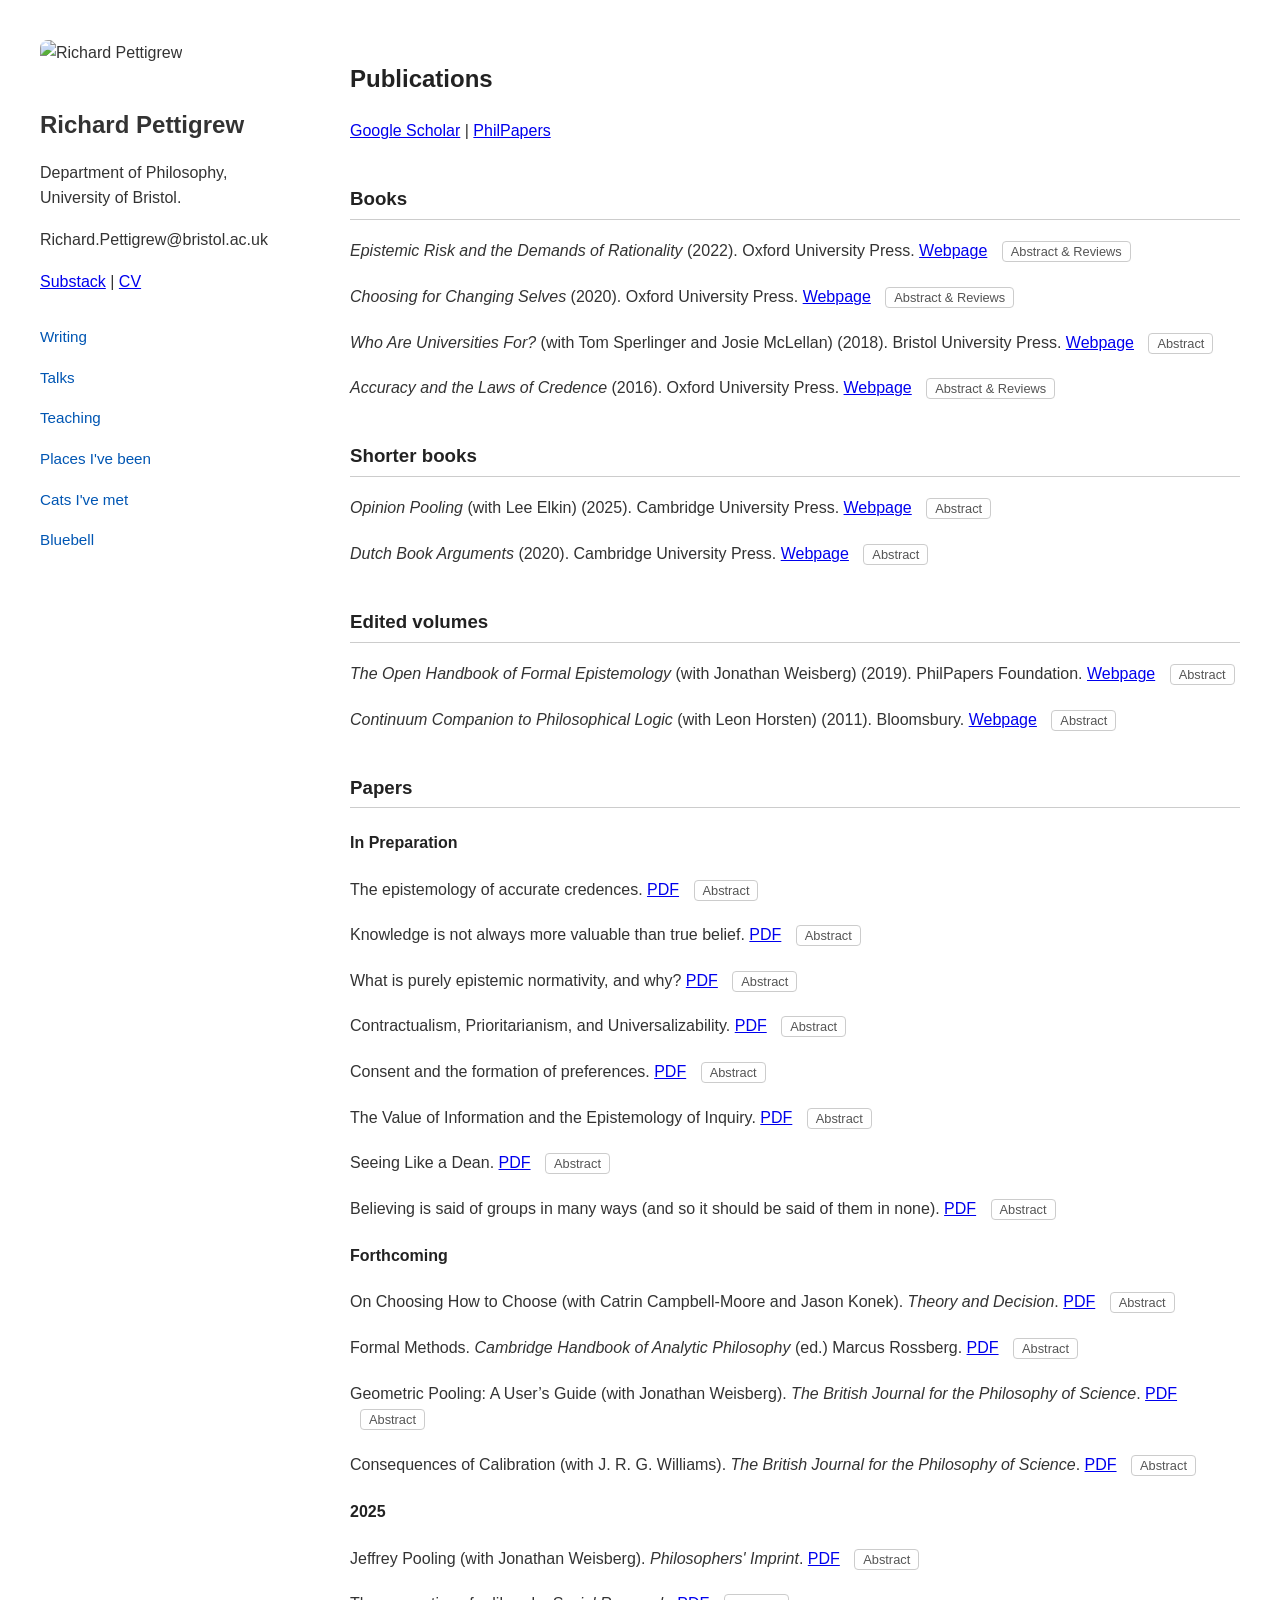
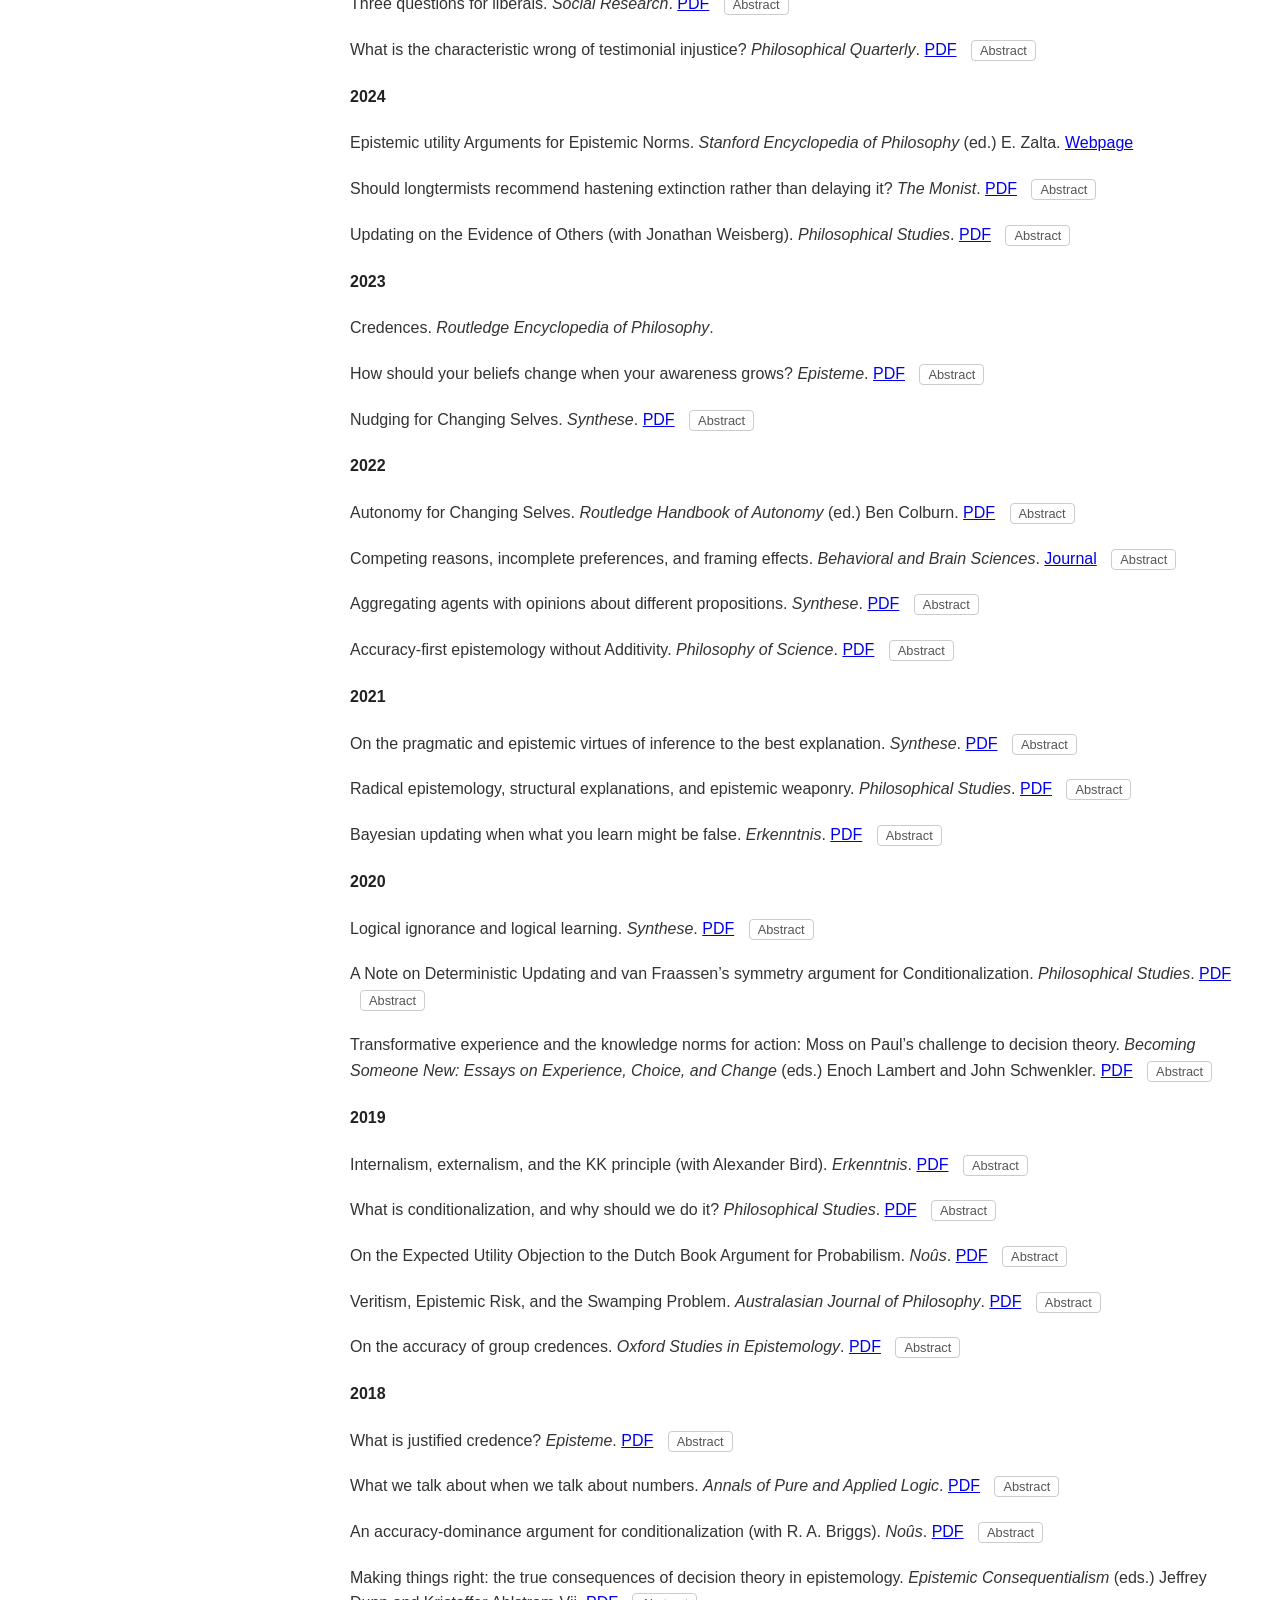
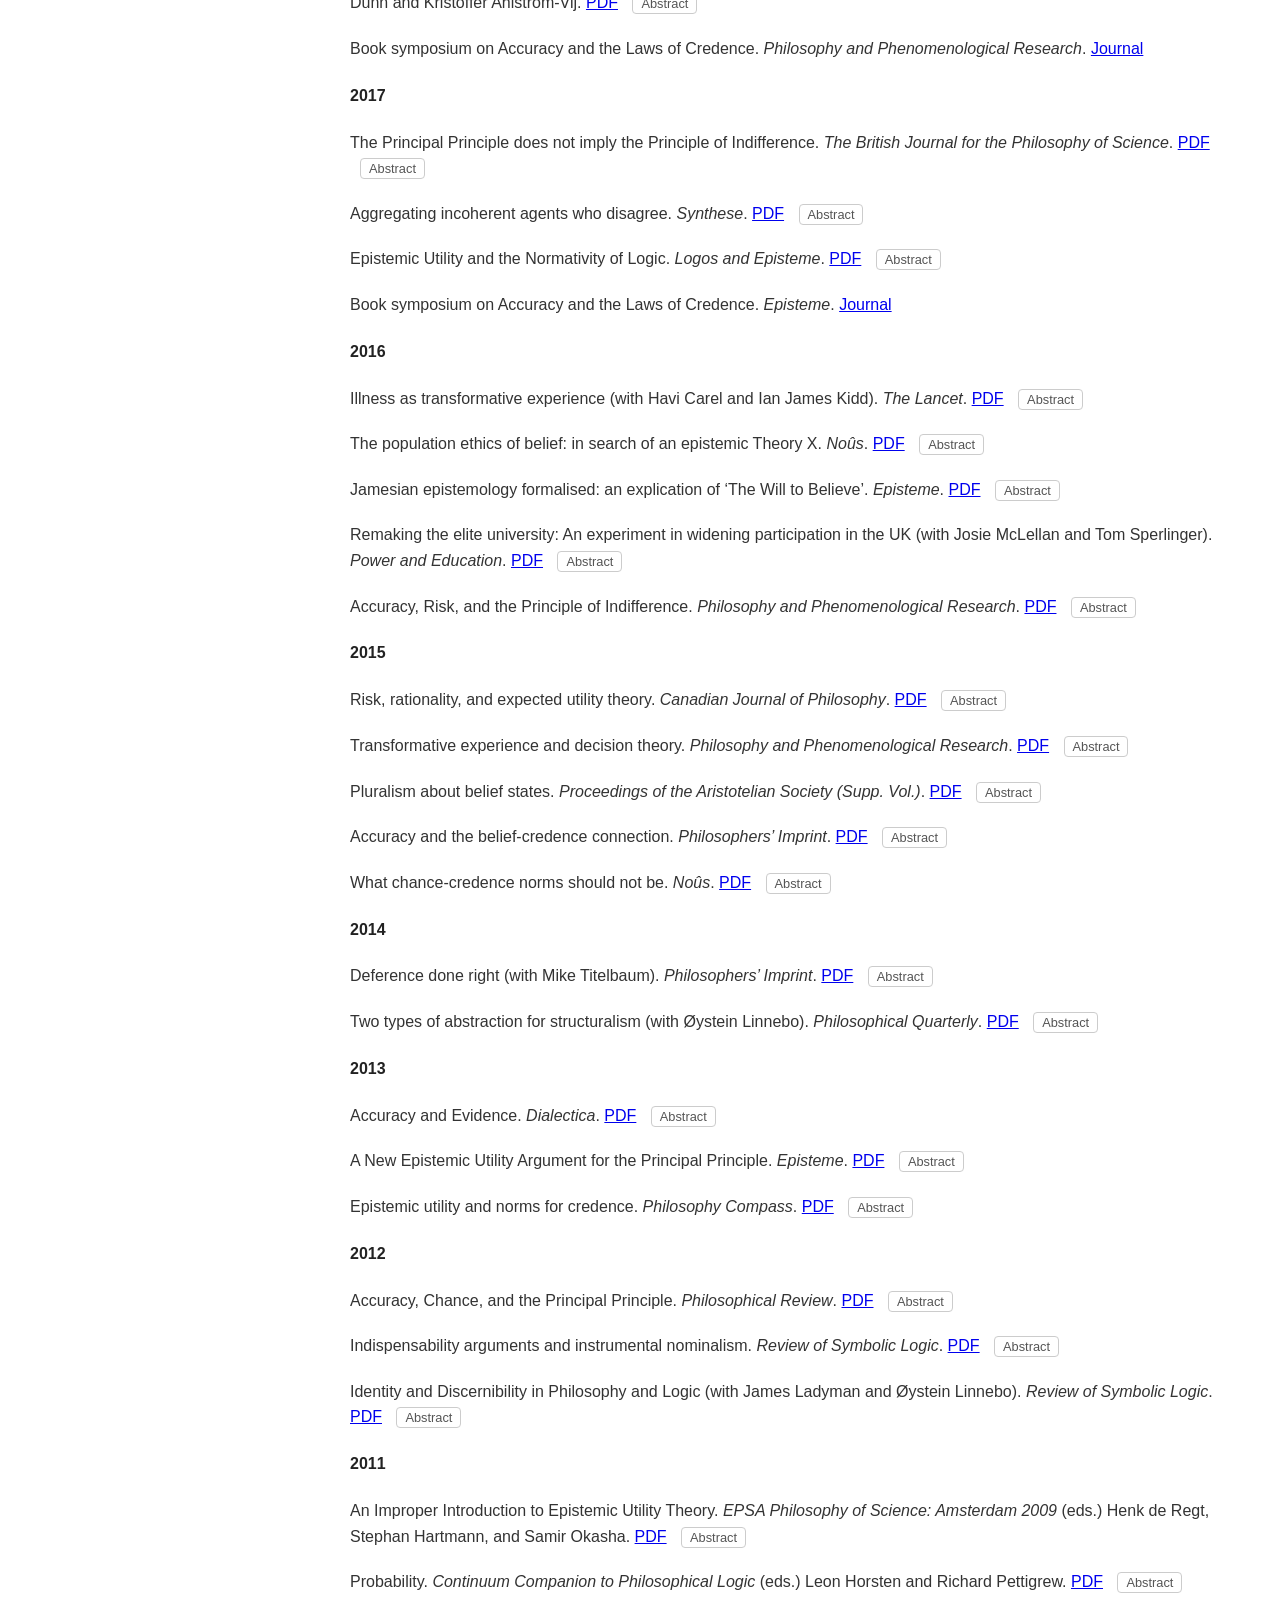
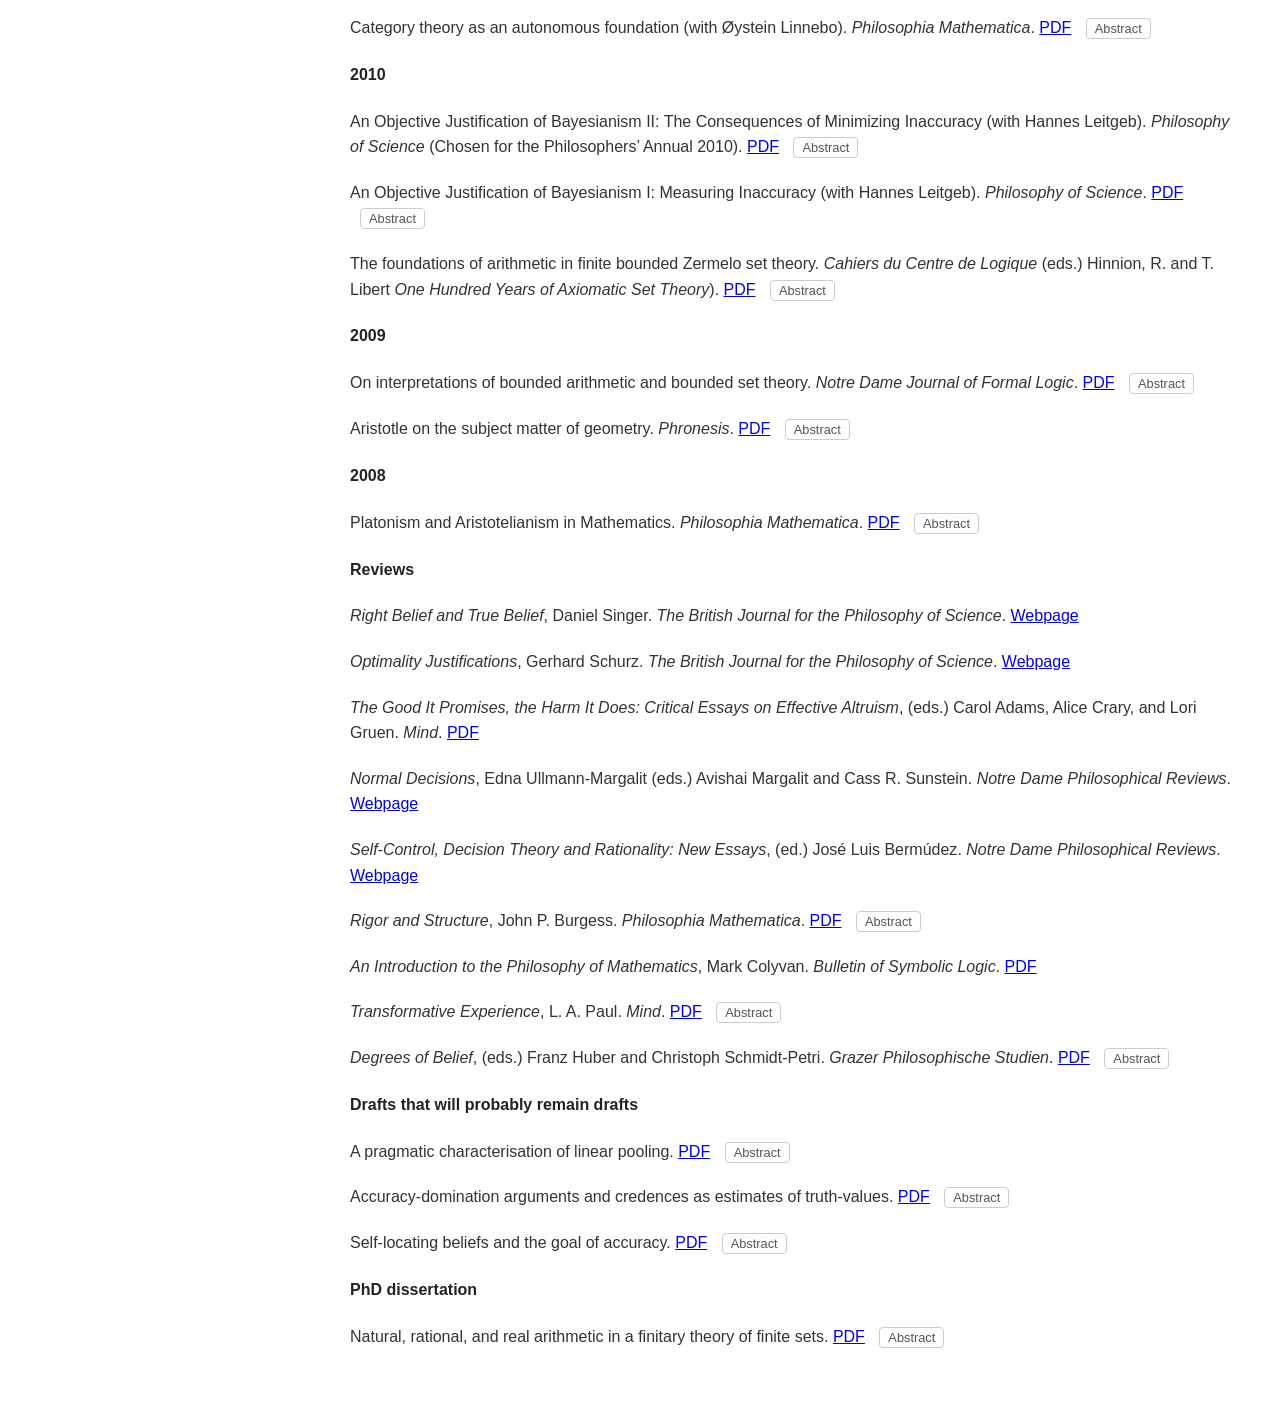
==== commit 457e64df: "Add files via upload" ====
--- a/index.html
+++ b/index.html
@@ -22,12 +22,10 @@
             <li class="publication">
                 <span class="book-title">Epistemic Risk and the Demands of Rationality</span> (2022). 
                 Oxford University Press. <a href="https://academic.oup.com/book/43794?login=false" target="_blank">Webpage</a>
-                <button class="abstract-btn" onclick="toggleAbstract('abs-book-erdr')">Abstract</button>
+                <button class="abstract-btn" onclick="toggleAbstract('abs-book-erdr')">Abstract &amp; Reviews</button>
                 <div id="abs-book-erdr" class="abstract-content">
                     How much does rationality constrain what we should believe on the basis of our evidence? According to this book, not very much. For most people and most bodies of evidence, there is a wide range of beliefs that rationality permits them to have in response to that evidence. The argument, which takes inspiration from William James’ ideas in ‘The Will to Believe’, proceeds from two premises. The first is a theory about the basis of epistemic rationality. It’s called epistemic utility theory, and it says that what it is epistemically rational for you to believe is what it would be rational for you to choose if you were given the chance to pick your beliefs and, when picking them, you were to care only about their epistemic value. So, to say which beliefs are permitted, we must say how to measure epistemic value, and which decision rule to use when picking your beliefs. The second premise is a claim about attitudes to epistemic risk, and it says that rationality permits many different such attitudes. These attitudes can show up in epistemic utility theory in two ways: in the way you measure epistemic value; and in the decision rule you use to pick beliefs. This book explores the latter. The result is permissivism about epistemic rationality: different attitudes to epistemic risk lead to different choices of prior beliefs; given most bodies of evidence, different priors lead to different posteriors; and even once we fix your attitudes to epistemic risk, if they are at all risk-inclined, there is a range of different priors and therefore different posteriors they permit.
-                </div>
-                <button class="abstract-btn" onclick="toggleAbstract('rev-book-erdr')">Reviews</button>
-                <div id="rev-book-erdr" class="abstract-content">
+             
                    <ul>
                    <li> <em>Mind</em>, Lara Buchak. <a href="#" target="_blank">Journal</a></li>
 			<li><em>Notre Dame Philosophical Reviews</em>, Boris Babic. <a href="#" target="_blank">Webpage</a>
@@ -37,13 +35,10 @@
             <li class="publication">
                 <span class="book-title">Choosing for Changing Selves</span> (2020). 
                 Oxford University Press. <a href="https://academic.oup.com/book/41592?login=false" target="_blank">Webpage</a>
-                <button class="abstract-btn" onclick="toggleAbstract('abs-book-ccs')">Abstract</button>
+                <button class="abstract-btn" onclick="toggleAbstract('abs-book-ccs')">Abstract &amp; Reviews</button>
                 <div id="abs-book-ccs" class="abstract-content">
                     What you value and the extent to which you value it changes over the course of your life. A person might currently greatly value pursuing philosophy, and value spending time in nature much less; but, having watched their parents as they have grown older, and noting that they are very much like their parents, that person might have good reason to think that they will value the pursuit of philosophy much less when they are sixty, and value spending time in nature much more. Given that we make our decisions on the basis of what we believe about the world and what we value in the world, the fact that the latter may change throughout our lives poses a problem for decision-making — in particular, for making decisions whose consequences will start to be felt or continue to be felt later in our lives. To which values should I appeal when making such a decision? My current values? My future values at the time when the decision will have its most significant effect? My past values? Some amalgamation of them all — past, present, and future — perhaps with some of them given more weight than others? (If so, how are the weightings assigned?) Or such an amalgamation only of a few of them? (If so, which ones?) In this book, I aim to provide a comprehensive account of rational decision-making for agents who recognise that their values will change over time and whose decisions will affect those future times. Included in the analysis will be not only agents who recognise that their values will inevitably change in certain ways, but also those who recognise that some of their decisions will lead to consequences that will change their values — thus, in effect, they will choose to change their values.
-                </div>
-                
-                <button class="abstract-btn" onclick="toggleAbstract('rev-book-ccs')">Reviews</button>
-                <div id="rev-book-ccs" class="abstract-content">
+               
                    <ul>
                    <li> <em>Economics and Philosophy</em>, Arif Ahmed. <a href="#" target="_blank">Journal</a></li>
 <li> <em>Mind</em>, Krister Bykvist. <a href="#" target="_blank">Journal</a></li>
@@ -72,15 +67,12 @@
             <li class="publication">
                 <span class="book-title">Accuracy and the Laws of Credence</span> (2016). 
                 Oxford University Press. <a href="https://academic.oup.com/book/26987?login=false" target="_blank">Webpage</a>
-                <button class="abstract-btn" onclick="toggleAbstract('abs-book-alc')">Abstract</button> 
+                <button class="abstract-btn" onclick="toggleAbstract('abs-book-alc')">Abstract &amp; Reviews</button> 
                 <div id="abs-book-alc" class="abstract-content">
                     In this book, we offer an extended investigation into a particular way of justifying the rational principles that govern our credences (or degrees of belief). The main principles that we justify are the central tenets of Bayesian epistemology, though we meet many other related principles along the way. These are: Probabilism, the claims that credences should obey the laws of probability; the Principal Principle, which says how credences in hypotheses about the objective chances should relate to credences in other propositions; the Principle of Indifference, which says that, in the absence of evidence, we should distribute our credences equally over all possibilities we entertain; and Conditionalization, the Bayesian account of how we should plan to respond when we receive new evidence. Ultimately, then, the book is a study in the foundations of Bayesianism.
 
 To justify these principles, we look to decision theory. We treat an agent’s credences as if they were a choice she makes between different options. We give an account of the purely epistemic utility enjoyed by different sets of credences. And we appeal to the principles of decision theory to show that, when epistemic utility is measured in this way, the credences that violate the principles listed above are ruled out as irrational. The account of epistemic utility we give is the veritist’s: the sole fundamental source of epistemic utility for credences is their accuracy. Thus, this is an investigation in the version of epistemic utility theory known as accuracy-first epistemology. The book can also be read as an extended reply on behalf of the veritist to the evidentialist’s objection that veritism cannot account for certain evidential principles of credal rationality, such as the Principal Principle, the Principle of Indifference, and Conditionalization.
-                </div>
                 
-                <button class="abstract-btn" onclick="toggleAbstract('rev-book-alc')">Reviews</button>
-                <div id="rev-book-alc" class="abstract-content">
                    <ul>
                    <li> Book symposium in <em>Philosophy and Phenomenological Research</em>. <a href="https://onlinelibrary.wiley.com/toc/19331592/2018/96/3" target="_blank">Journal</a></li>
                    <li> Book symposium in <em>Episteme</em>. <a href="https://www.cambridge.org/core/journals/episteme/issue/B9DADC7D0AA3F37E52D94574A8DA3A5D" target="_blank">Journal</a></li>
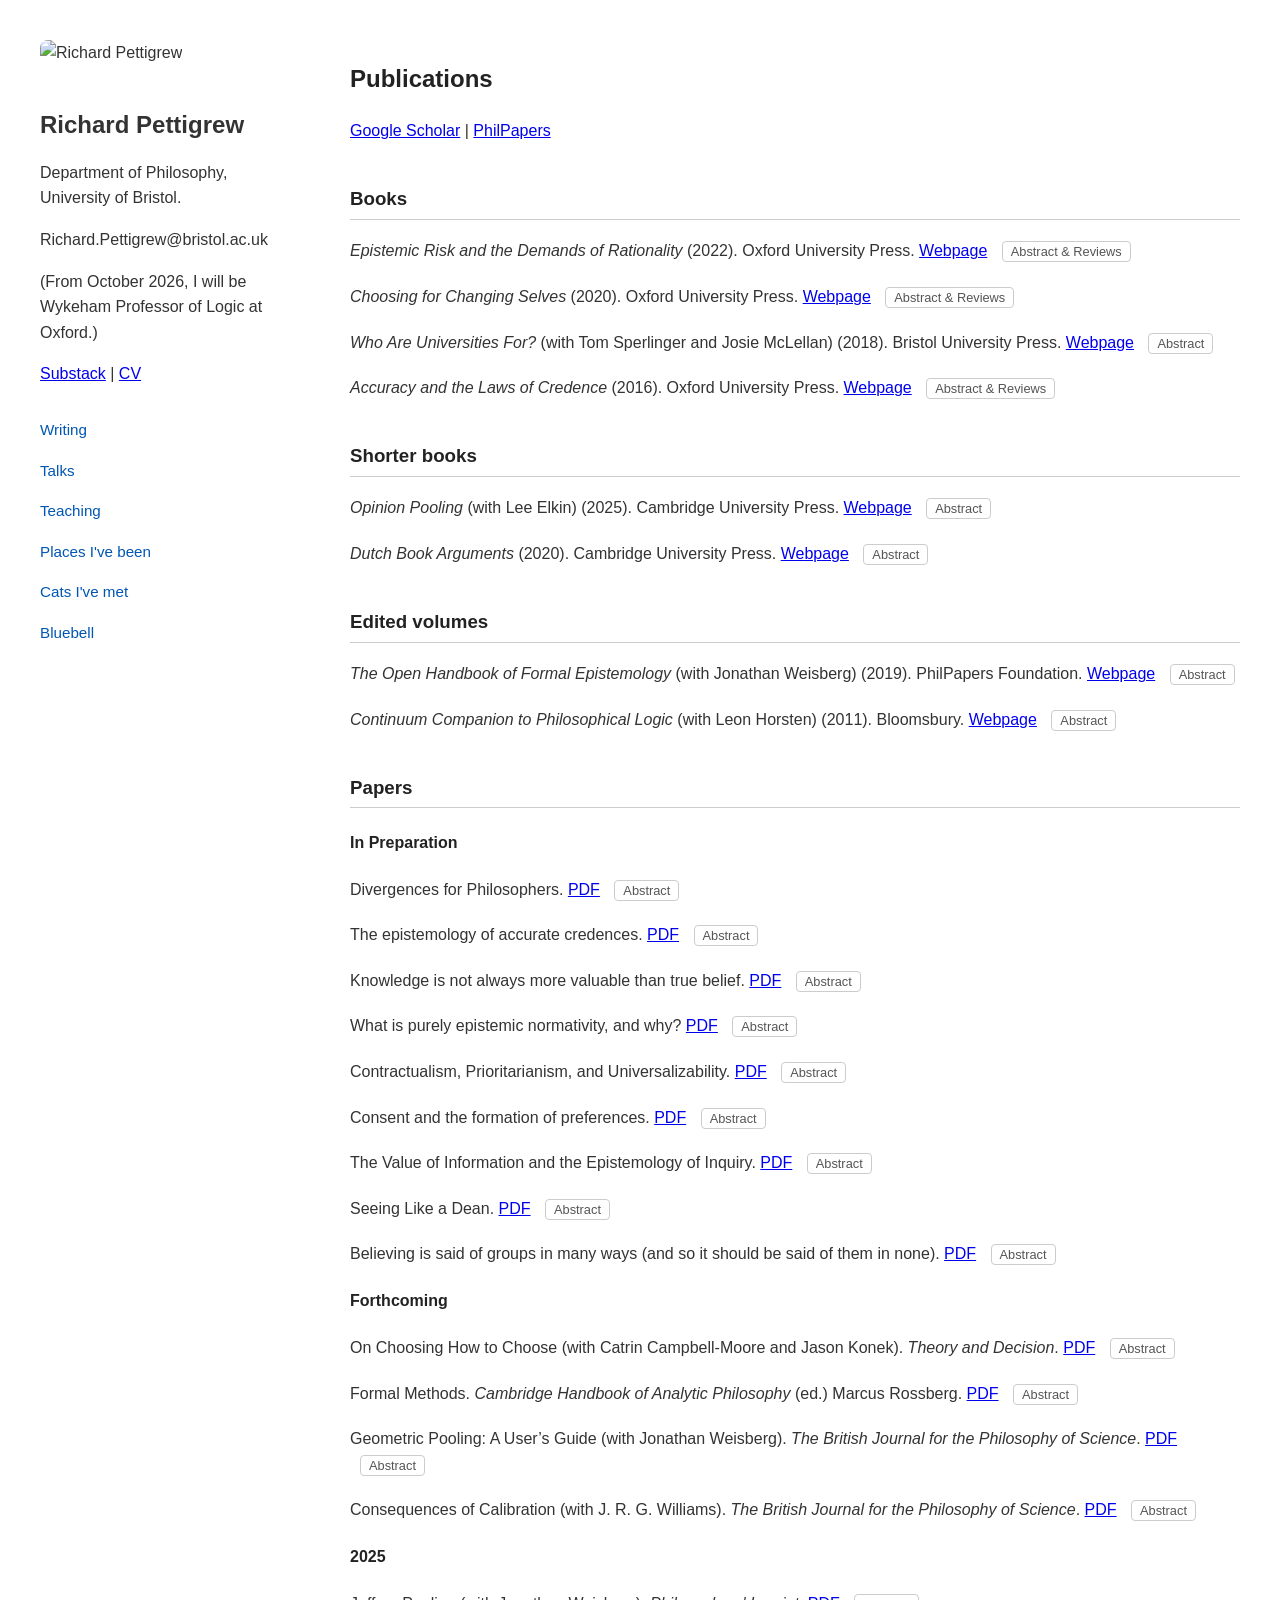
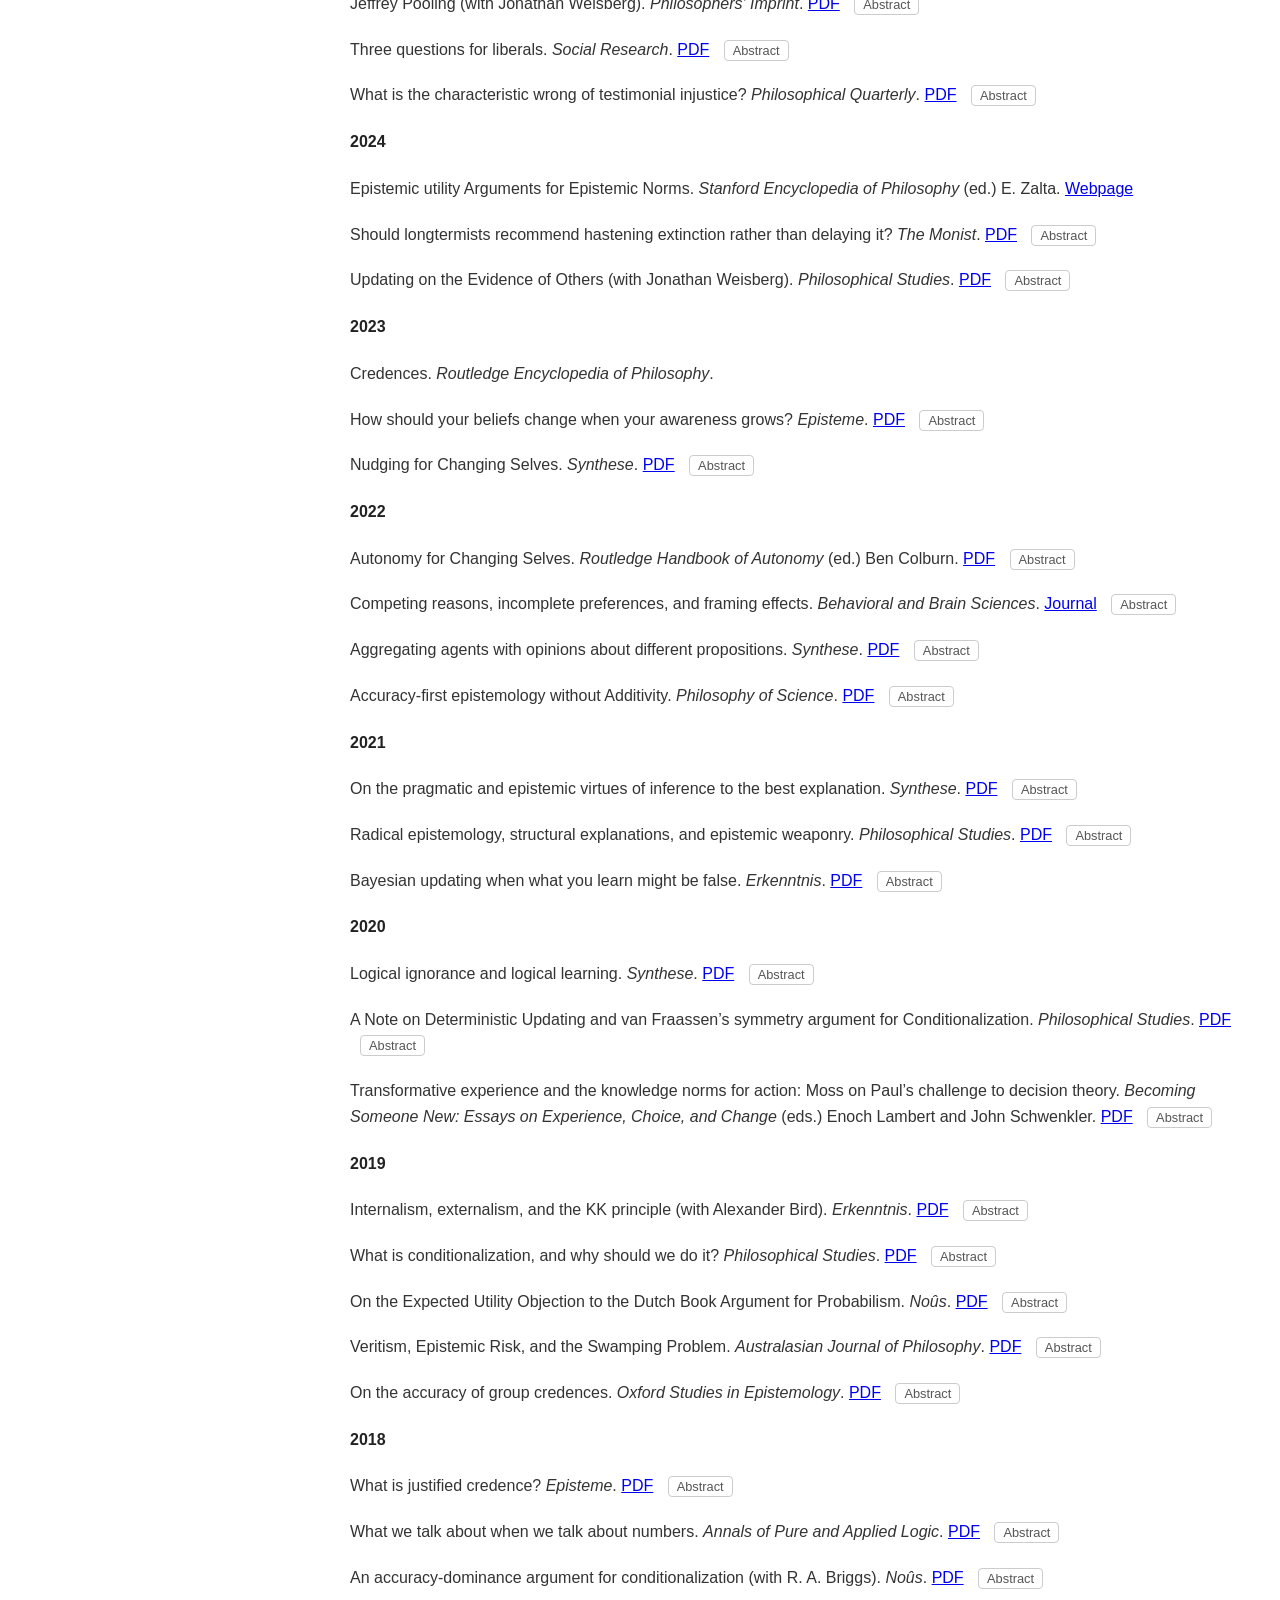
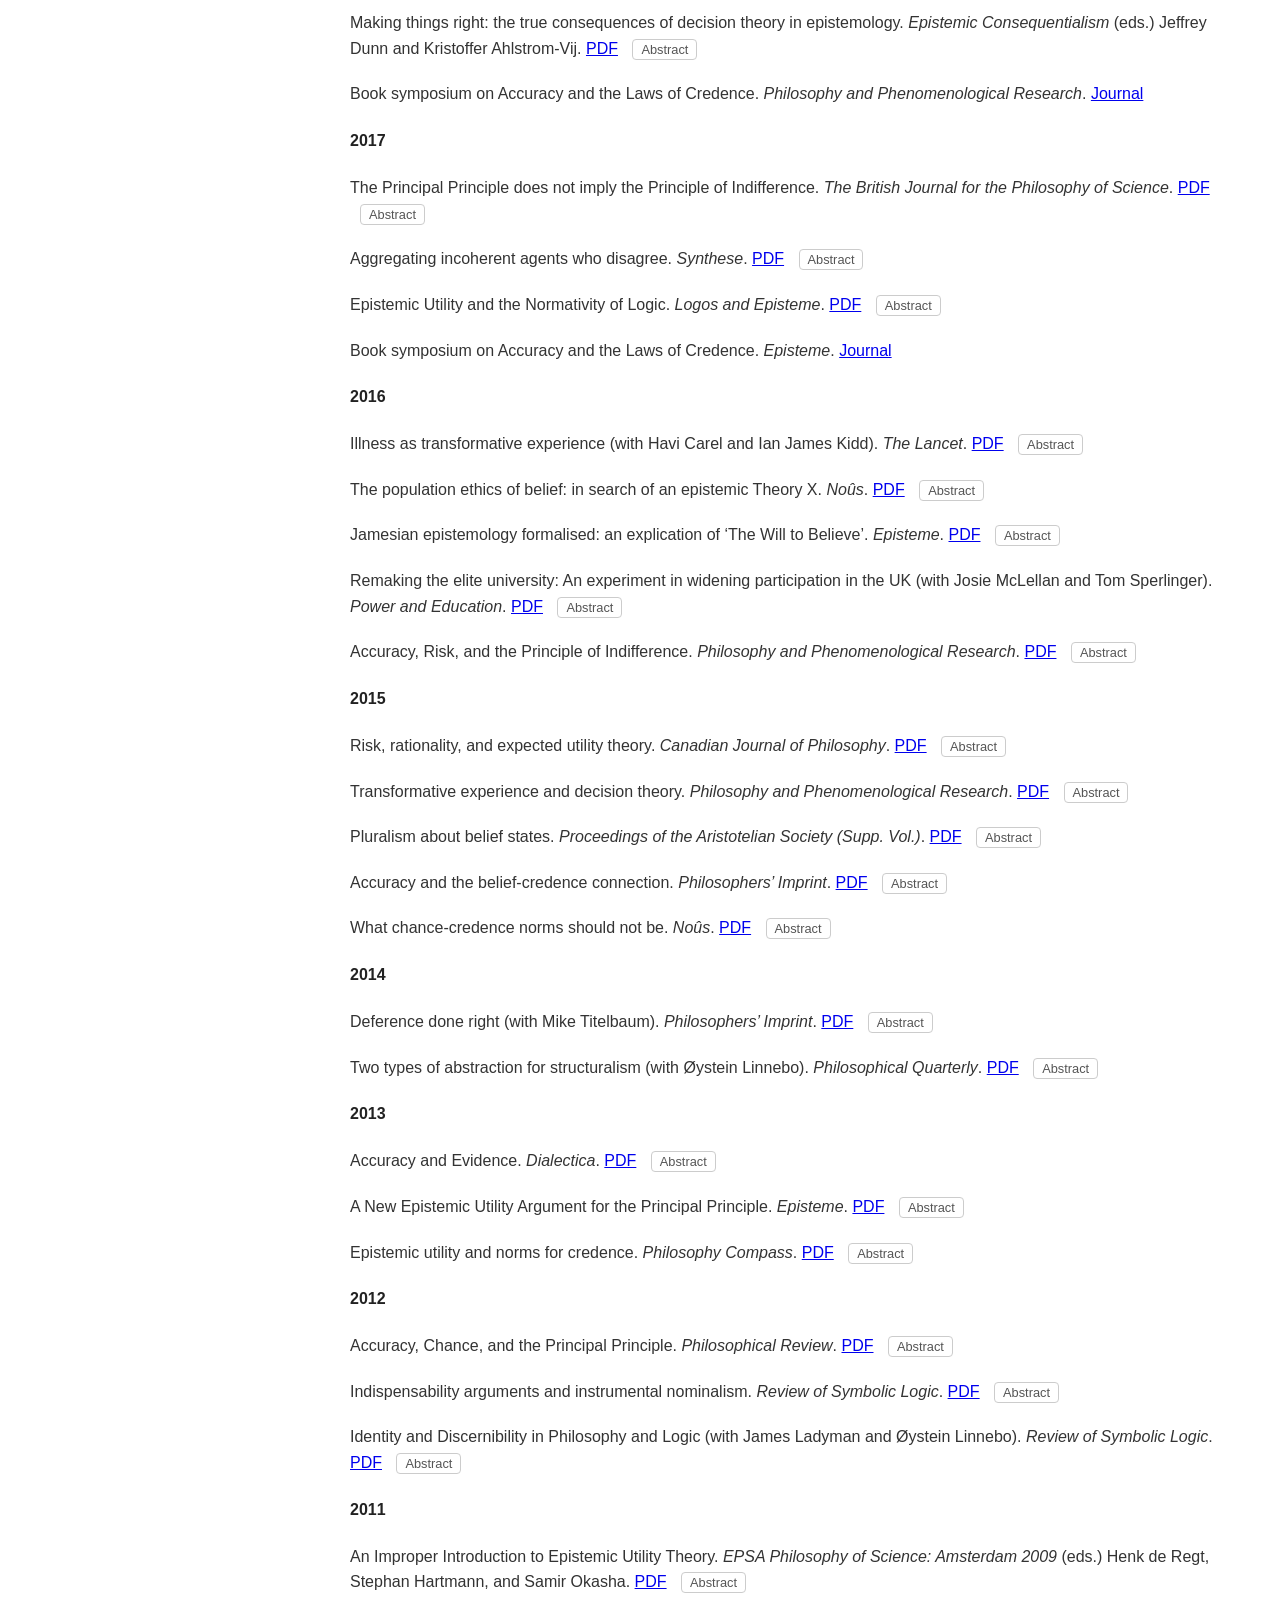
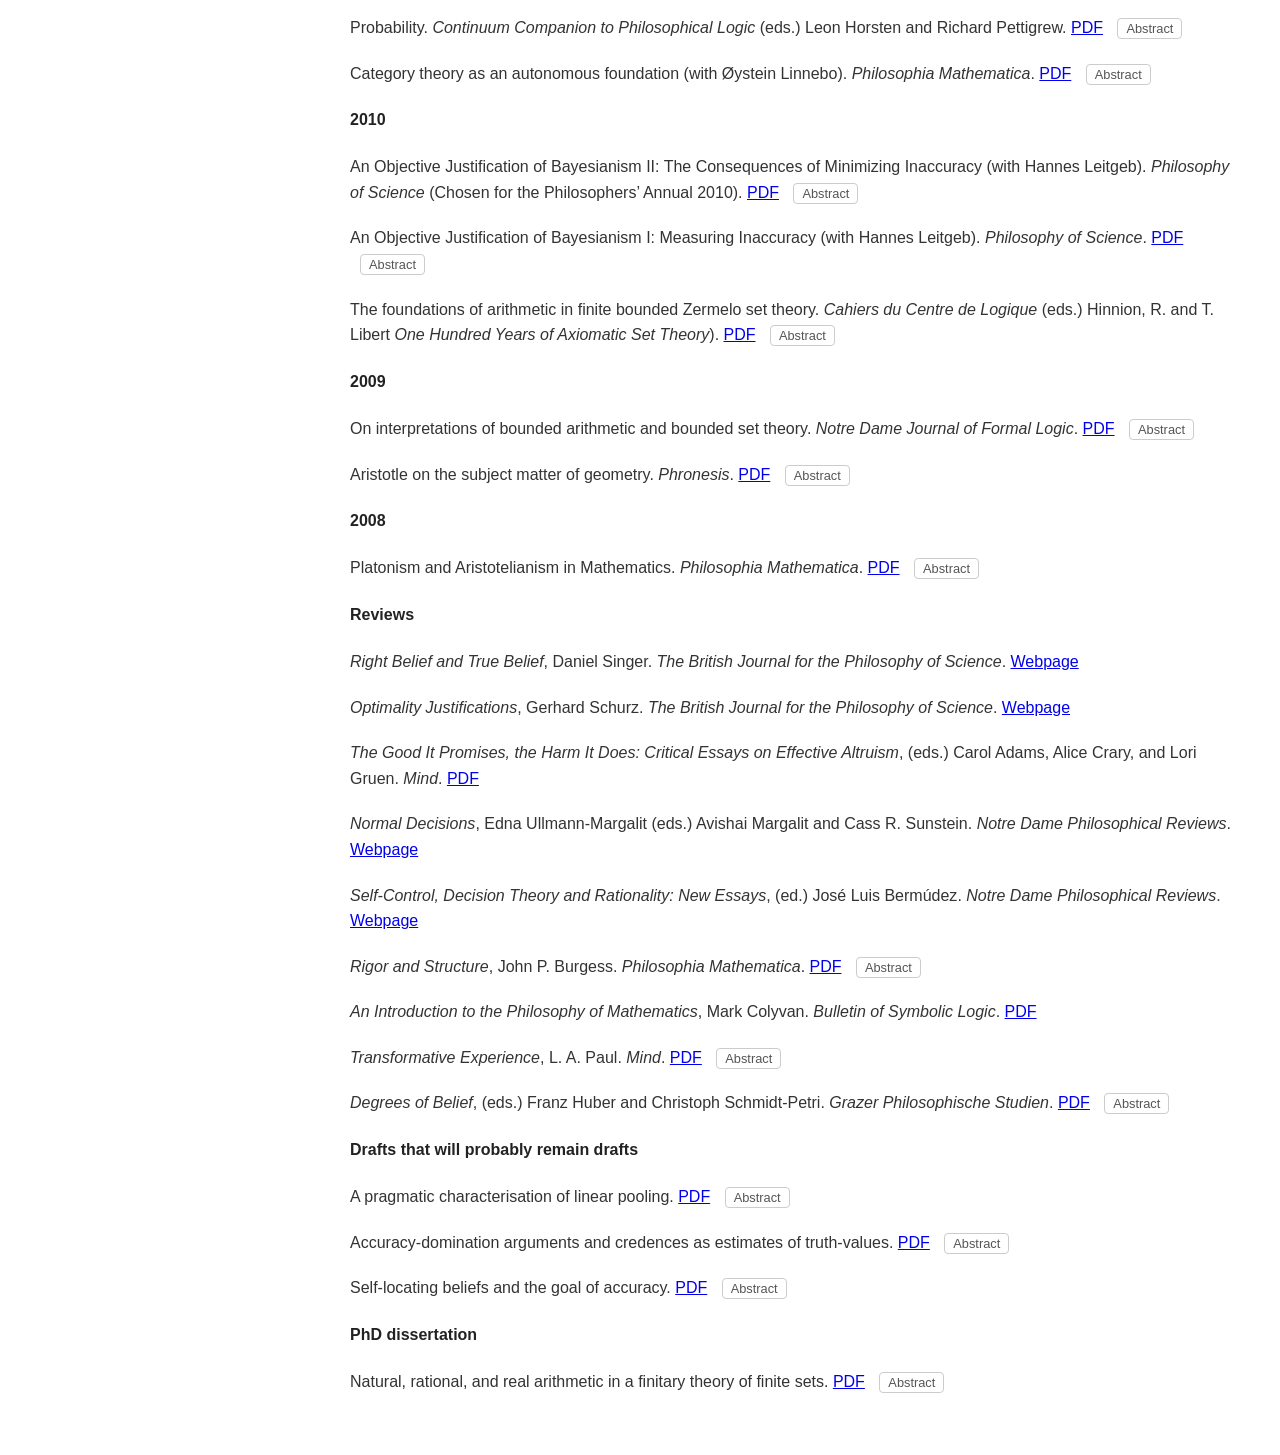
==== commit 1cc040de: "Add files via upload" ====
--- a/index.html
+++ b/index.html
@@ -139,12 +139,23 @@
         
         <h4>In Preparation</h4>
         <ul class="pub-list">
+            
+             <li class="publication">
+                <span class="pub-title">Divergences for Philosophers</span>. 
+                <a href="https://philpapers.org/archive/PETDFP.pdf" target="_blank">PDF</a>
+                <button class="abstract-btn" onclick="toggleAbstract('abs-prep-9')">Abstract</button>
+                <div id="abs-prep-9" class="abstract-content">
+                    Since its inception, analytic philosophy has appealed to mathematical tools to represent the phenomena that concern it, to formulate claims about them with a certain sort of precision, and to turbocharge its arguments by calling upon non-trivial mathematical theorems to deduce surprising claims from seemingly weak premises. A certain tool I've found useful in my own work is the mathematical notion of a divergence, and in particular a family of divergences known as the Bregman divergences. I learned about them first from a paper that uses them to score probabilistic beliefs by how far they lie from the truth. But, as I've used them more and more, I've became convinced they are a useful tool outside epistemology as well. The purpose of these notes is to describe these mathematical objects and their properties, and explain how they have been used in rather different parts of philosophy. I illustrate mainly with examples from probabilistic epistemology and welfare ethics, but my hope is that this introduction to the mathematics of these divergences will inspire others to use them for different purposes.
+                </div>
+            </li>
+            
+            
             <li class="publication">
                 <span class="pub-title">The epistemology of accurate credences</span>. 
                 <a href="https://philpapers.org/archive/PETTEO-44.pdf" target="_blank">PDF</a>
                 <button class="abstract-btn" onclick="toggleAbstract('abs-prep-1')">Abstract</button>
                 <div id="abs-prep-1" class="abstract-content">
-                    I give an overview of some of the central ideas, arguments, and results in accuracy-first epistemology (also known as epistemic utility theory or epistemic decision theory).
+                    I give an overview of some of the central ideas, arguments, and results in accuracy-first epistemology (also known as epistemic utility theory or epistemic decision theory), as well as a lengthy technical appendix in which I present some of the central proofs. To begin, I describe the three central principles of Bayesian epistemology--Probabilism, Conditionalization, and the Principal Principle--and ask why they are requirements of good reasoning. I give a brief overview of the pragmatist's answer, due to Frank Ramsey (1931) and Bruno de Finetti (1937), but my topic is the more recent, purely epistemic answer, due to James M. Joyce (1999) and others. I'll describe that answer and then explain how it can furnish us with a foundation for norms of reasoning under uncertainty. It grounds norms that govern both ideal and non-ideal agents; it provides a natural account of the goal of inquiry, its value, and the norms that govern how we choose what to learn; it sheds light on questions from social epistemology about the opinions of collective agents and the norms that govern epistemic communities; and it interacts naturally with the pragmatist's approach to credal epistemology. My aim is to give a sense of the power of this framework and the breadth of its application, as well as the interest of the results already established and arguments already formulated.
                 </div>
             </li>
 
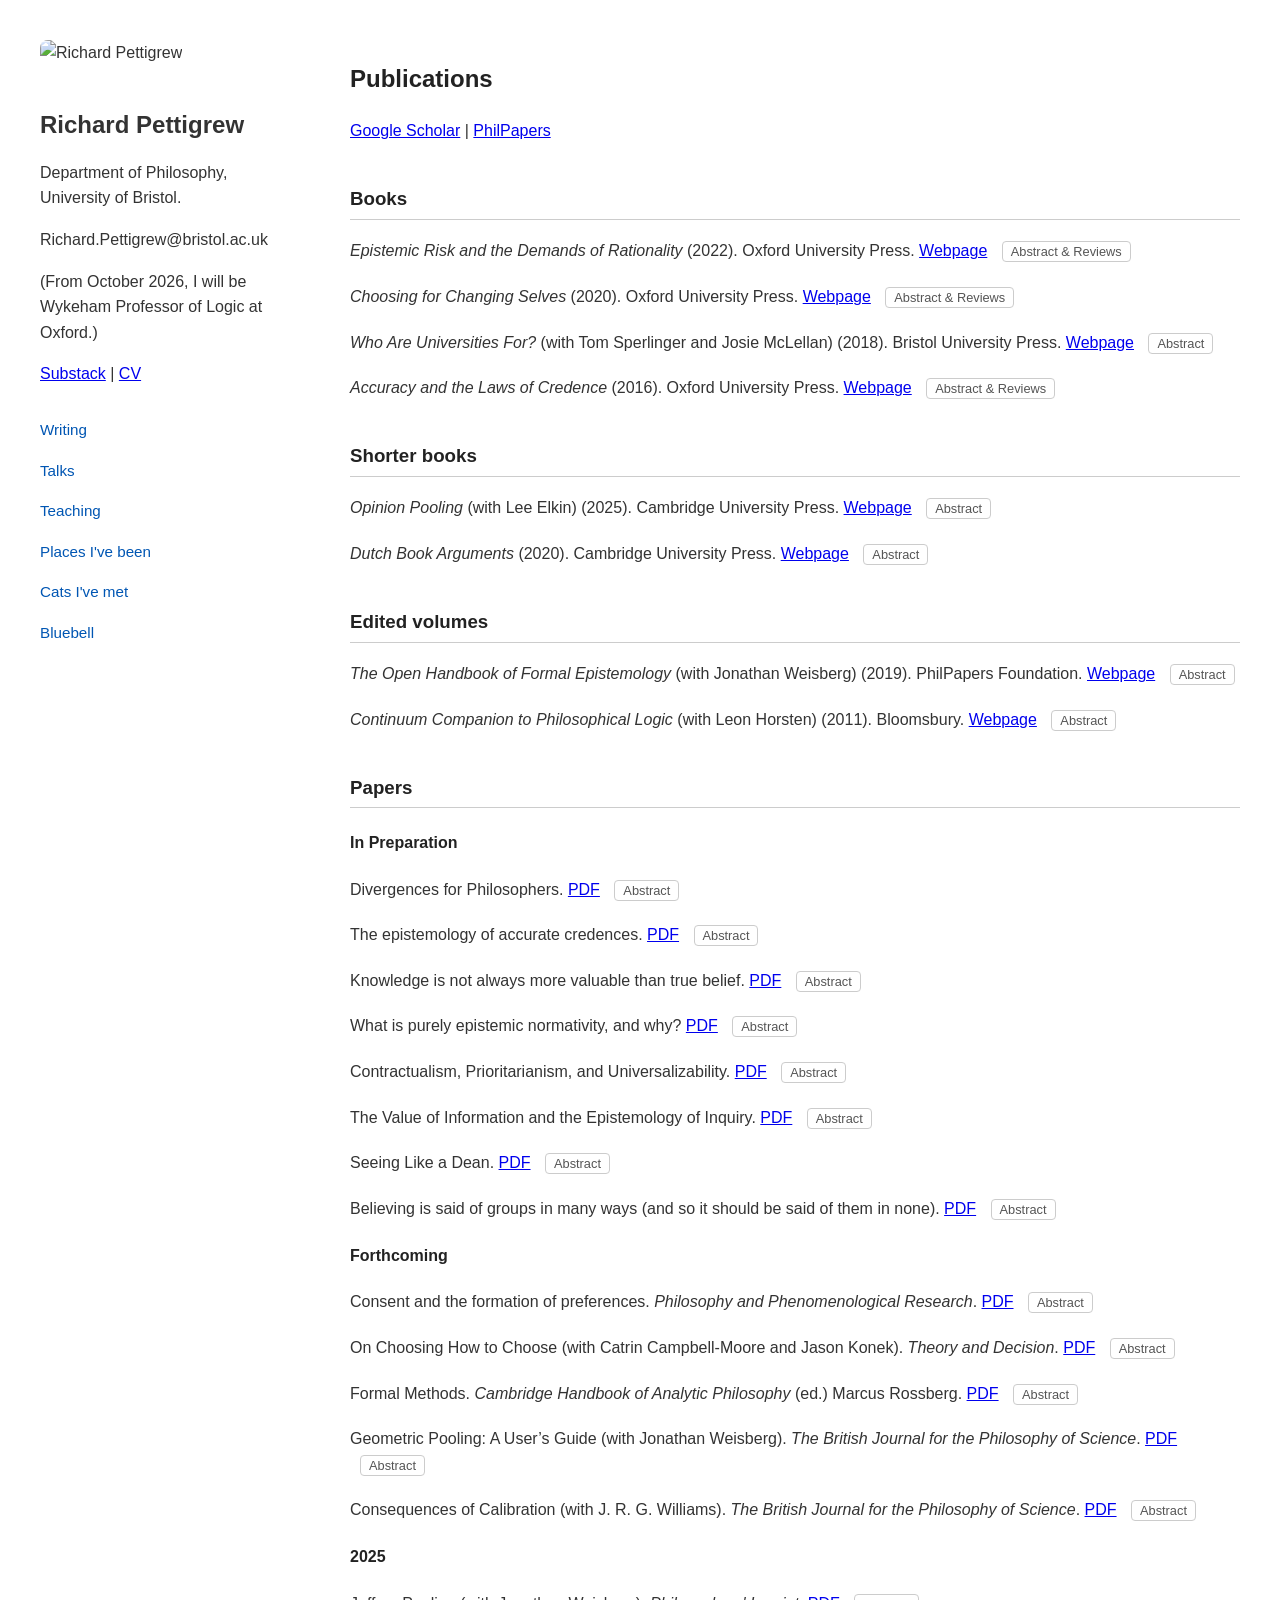
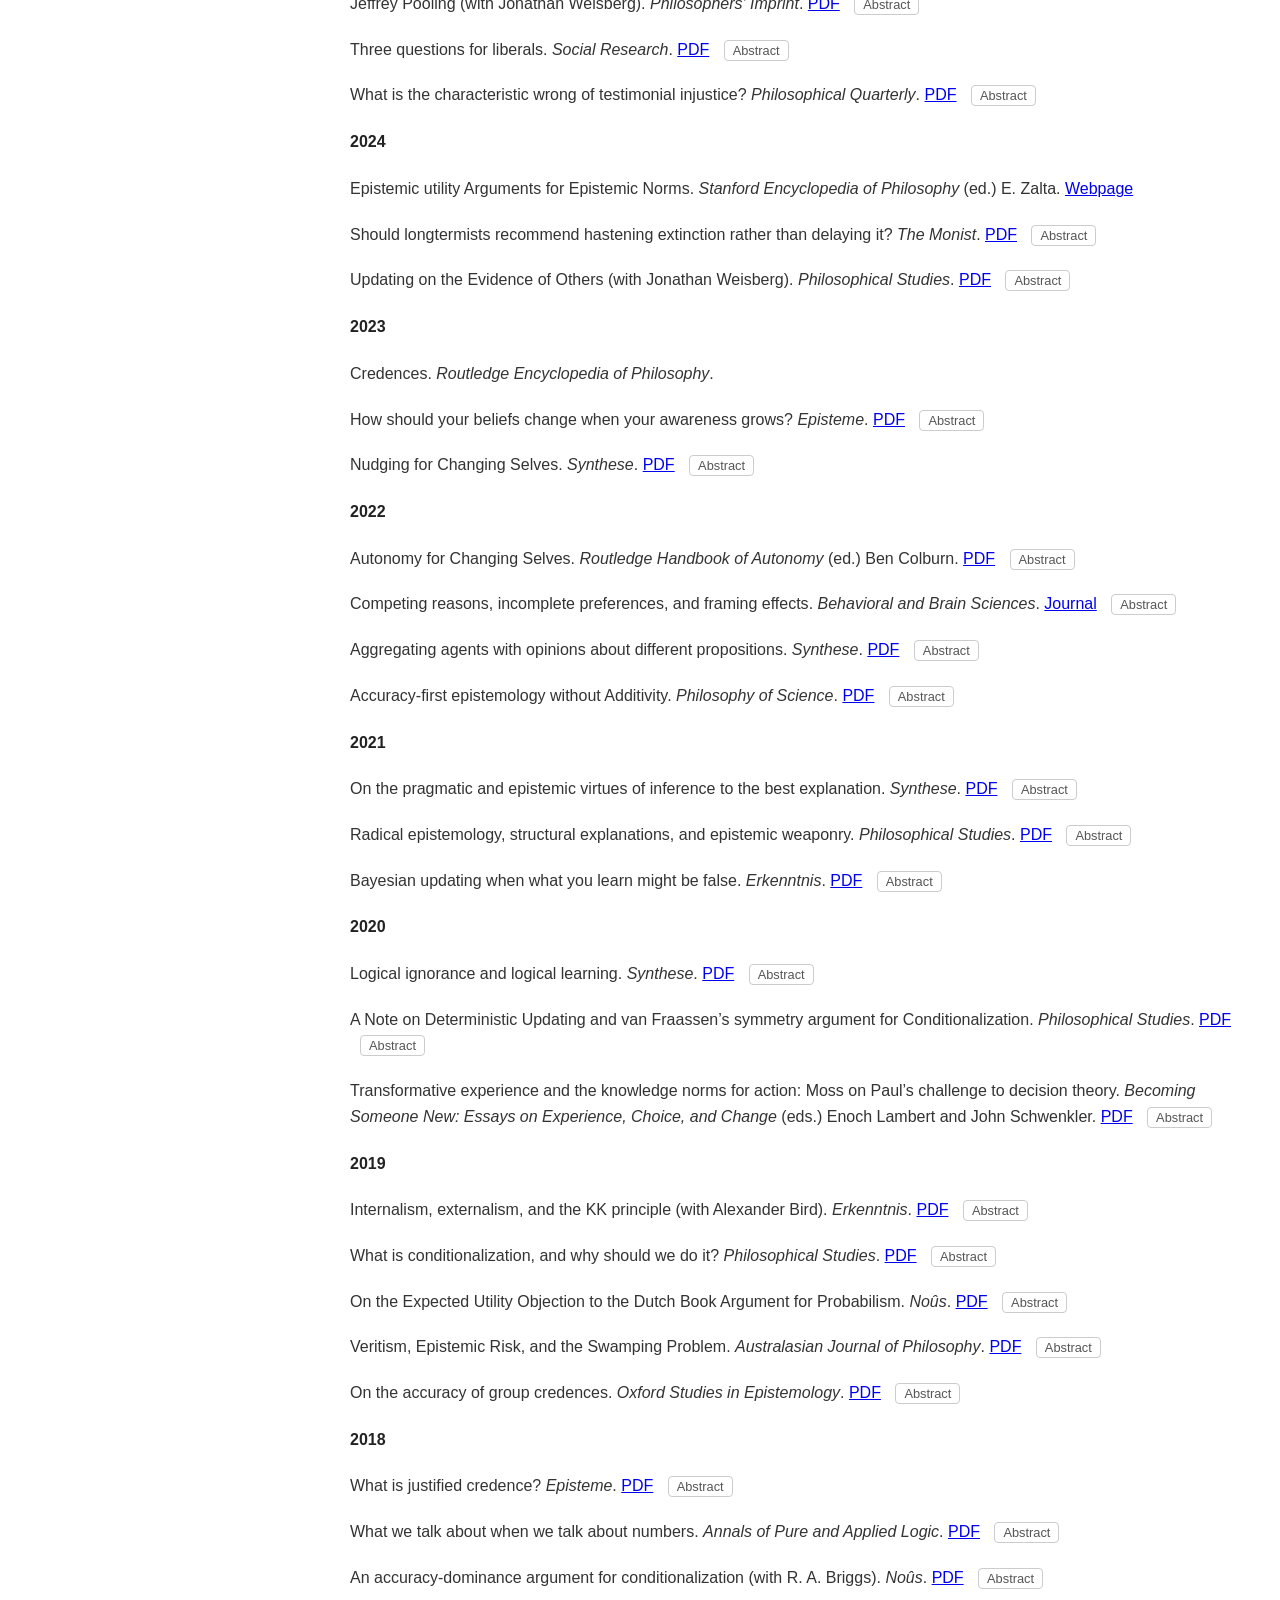
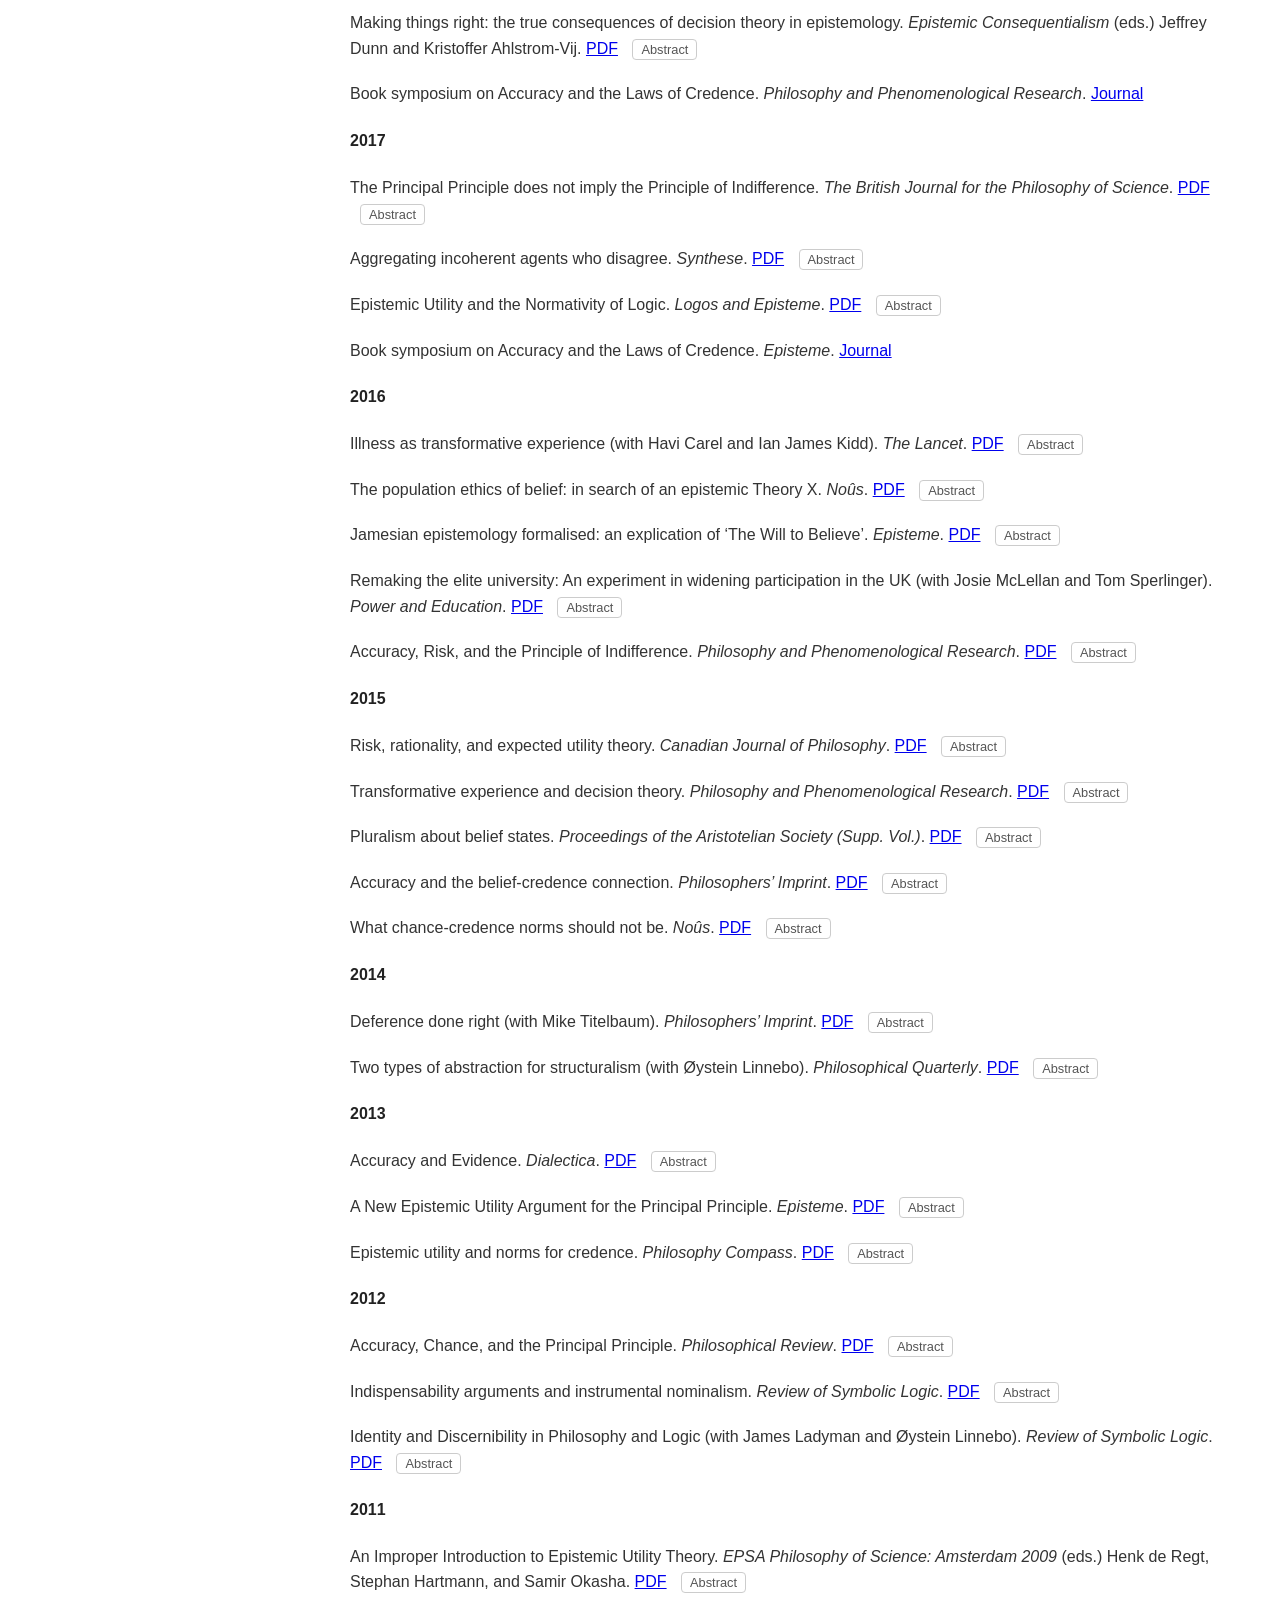
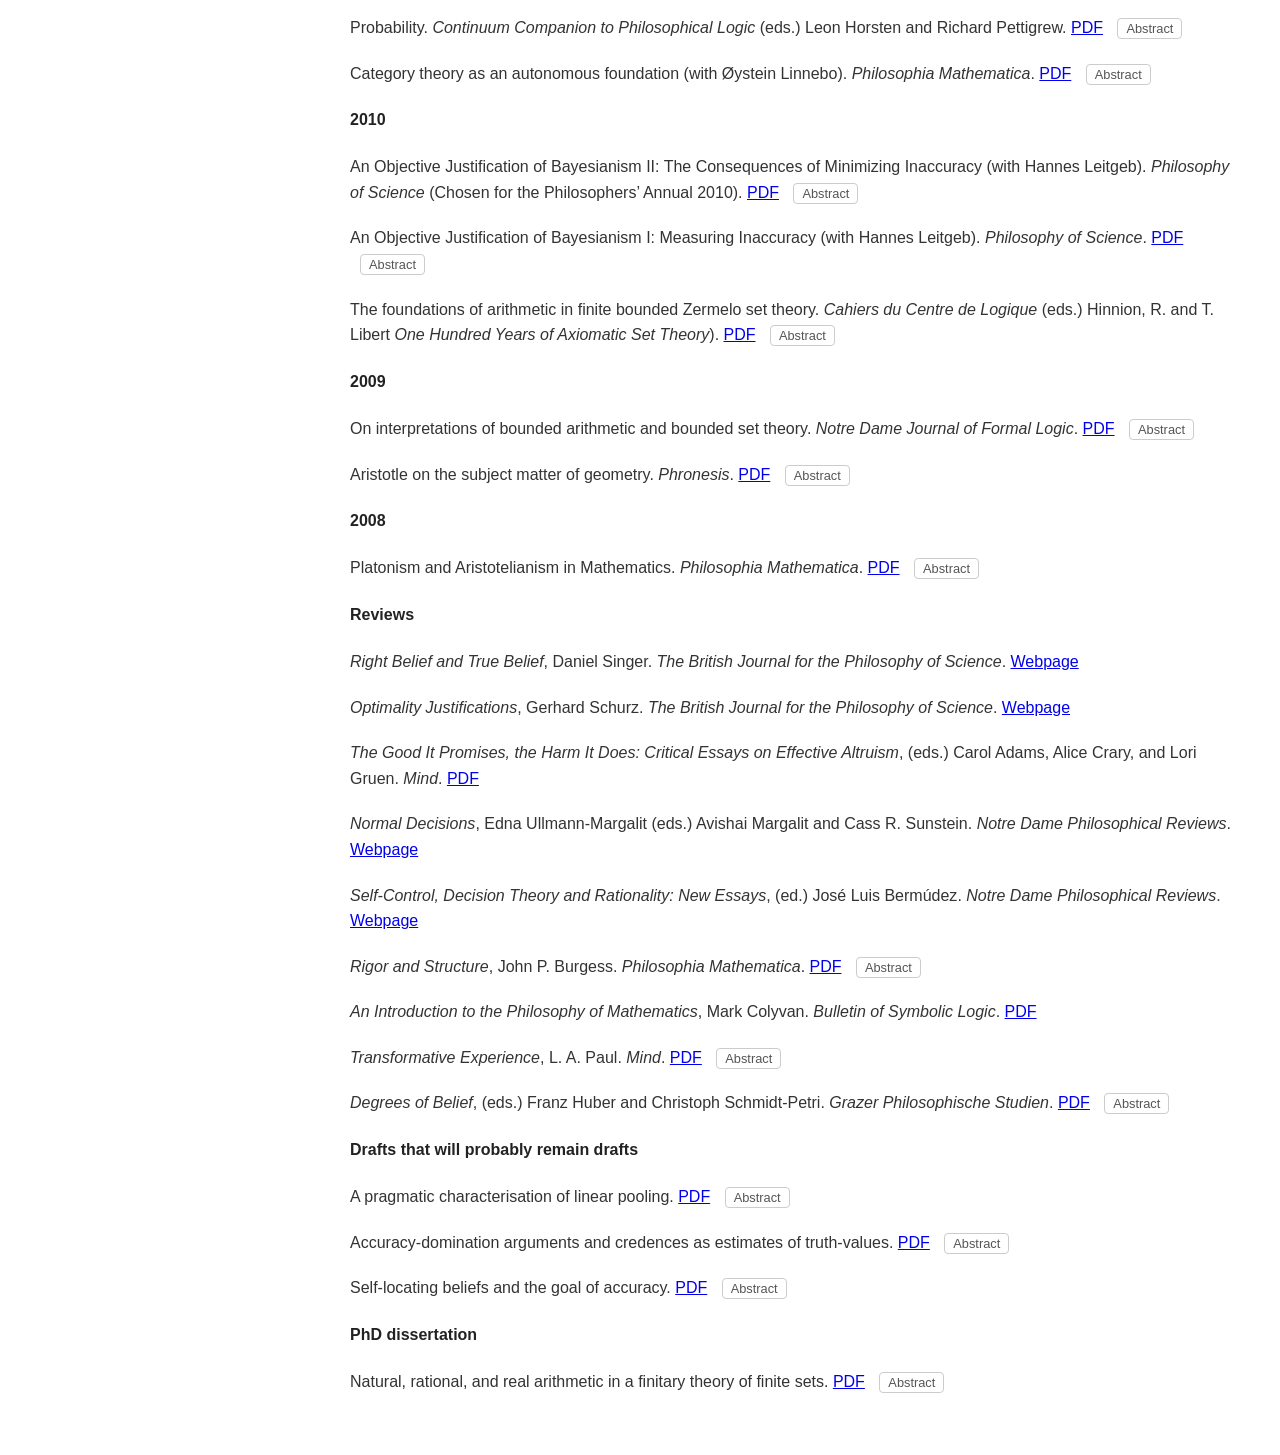
==== commit bd5a7f94: "Add files via upload" ====
--- a/index.html
+++ b/index.html
@@ -186,15 +186,7 @@
                 </div>
             </li>
 
-            <li class="publication">
-                <span class="pub-title">Consent and the formation of preferences</span>. 
-                <a href="https://philpapers.org/archive/PETEOA-7.pdf" target="_blank">PDF</a>
-                <button class="abstract-btn" onclick="toggleAbstract('abs-prep-5')">Abstract</button>
-                <div id="abs-prep-5" class="abstract-content">
-                    Under ideal conditions, explicit consent and related actions usually change the moral facts in a distinctive way: they make something permissible that was previously impermissible. But they don’t do this if the consent is coerced. And it seems they also don’t do it if the preferences on which the consent is based were formed in particular ways: if they were formed via certain mechanisms under pressure from unjust social forces, for instance. In this paper, I describe a range of mechanisms by which our preferences might be formed, determine which of those can give rise to preferences that ground effective consent and which cannot, and explain why each mechanism falls on its side of the division.
-                </div>
-            </li>
-
+            
             <li class="publication">
                 <span class="pub-title">The Value of Information and the Epistemology of Inquiry</span>. 
                 <a href="https://philpapers.org/archive/PETTAG-5.pdf" target="_blank">PDF</a>
@@ -225,6 +217,21 @@
 
         <h4>Forthcoming</h4>
         <ul class="pub-list">
+        
+        <li class="publication">
+                <span class="pub-title">Consent and the formation of preferences</span>. 
+                <em>Philosophy and Phenomenological Research</em>.
+                <a href="https://philpapers.org/archive/PETEOA-7.pdf" target="_blank">PDF</a>
+                <button class="abstract-btn" onclick="toggleAbstract('abs-forth-5')">Abstract</button>
+                <div id="abs-forth-5" class="abstract-content">
+                    Under ideal conditions, explicit consent and related actions usually change the moral facts in a distinctive way: they make something permissible that was previously impermissible. But they don’t do this if the consent is coerced. And it seems they also don’t do it if the preferences on which the consent is based were formed in particular ways: if they were formed via certain mechanisms under pressure from unjust social forces, for instance. In this paper, I describe a range of mechanisms by which our preferences might be formed, determine which of those can give rise to preferences that ground effective consent and which cannot, and explain why each mechanism falls on its side of the division.
+                </div>
+            </li>
+
+        
+        
+        
+        
             <li class="publication">
                 <span class="pub-title">On Choosing How to Choose</span> (with Catrin Campbell-Moore and Jason Konek). 
                 <em>Theory and Decision</em>. 
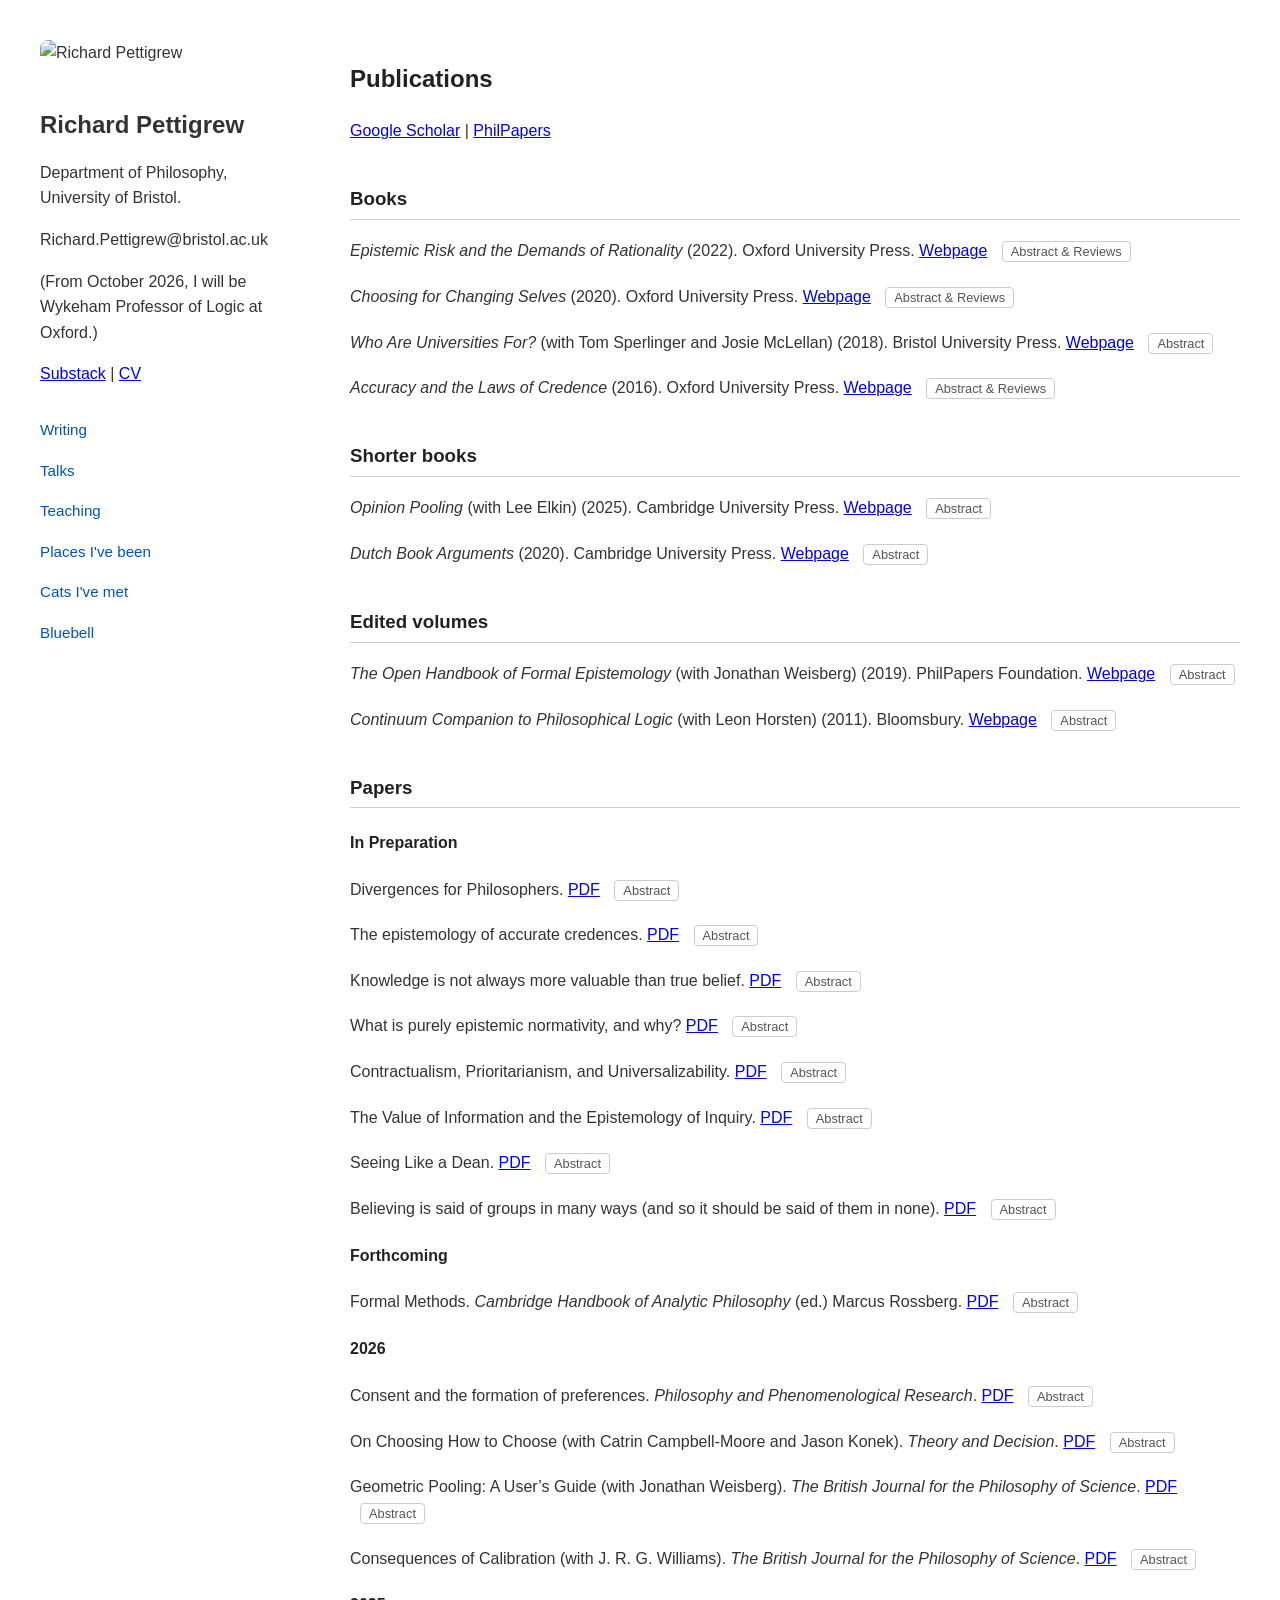
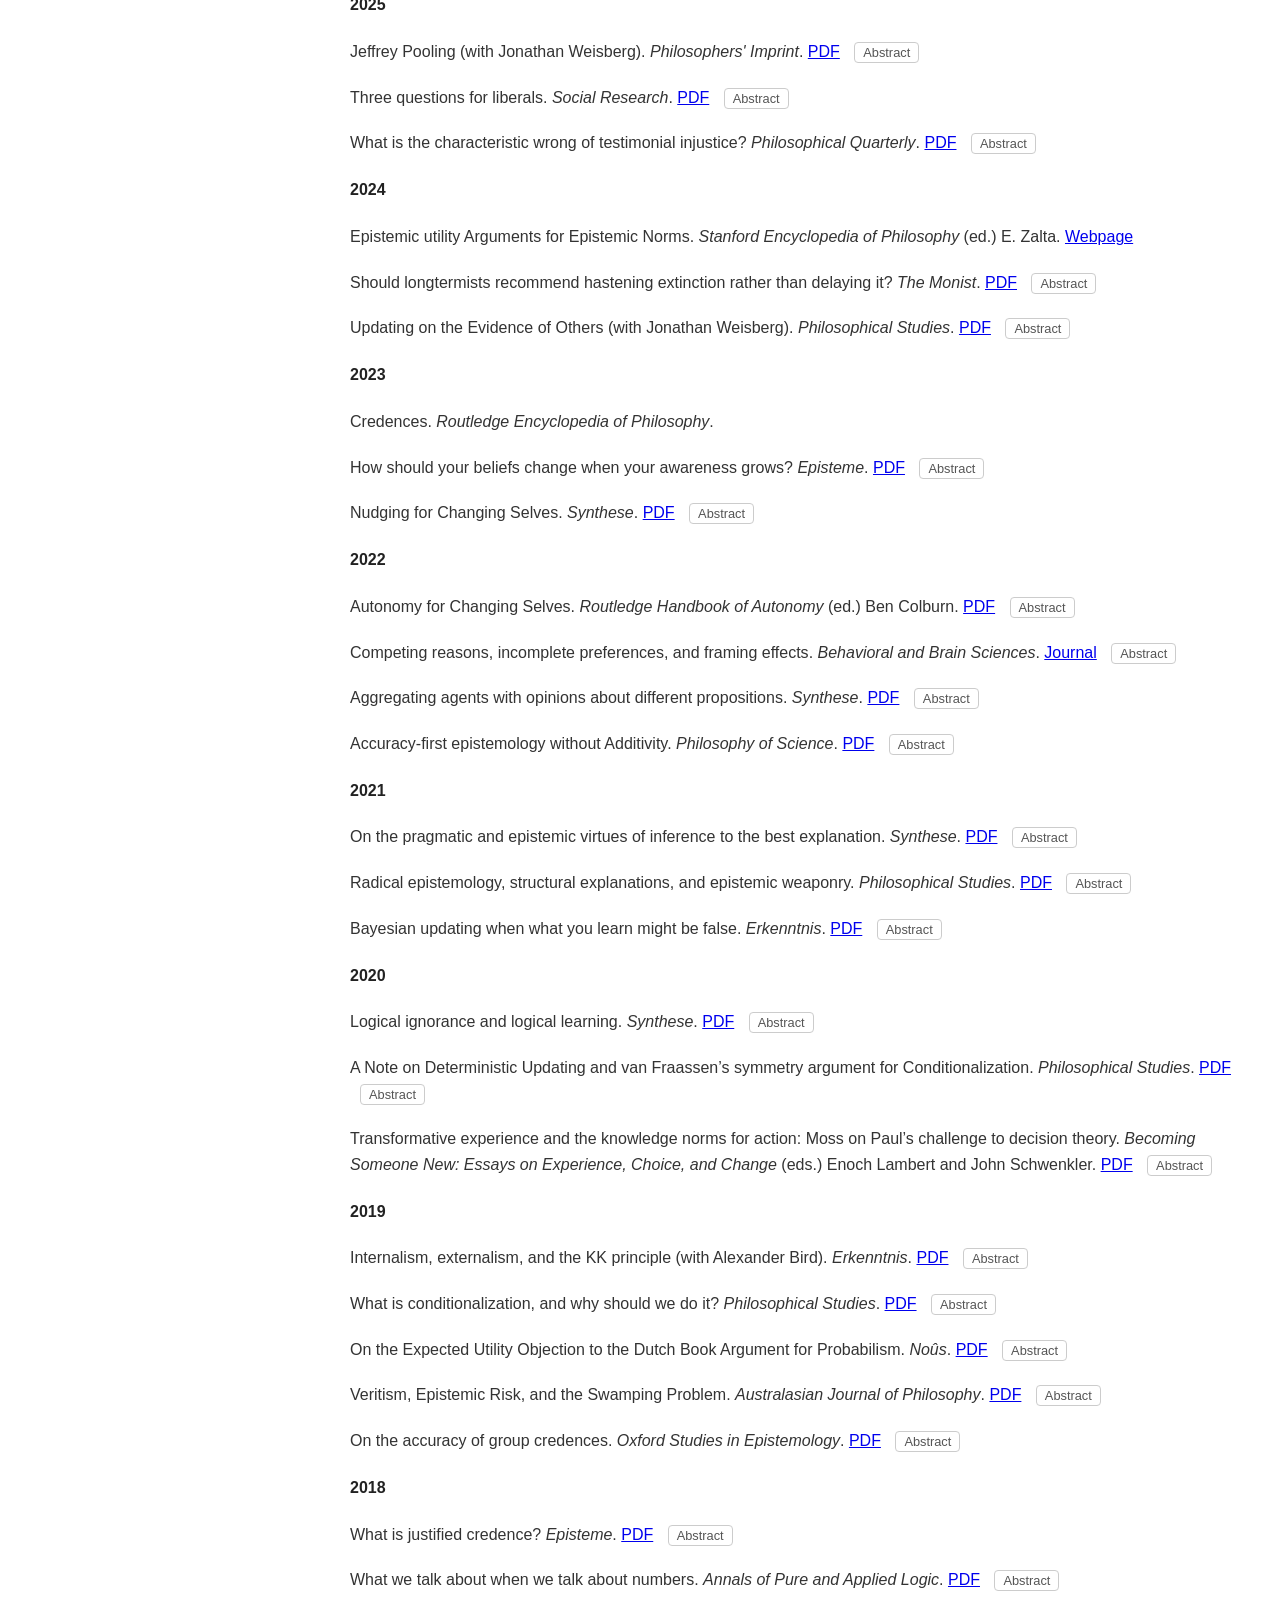
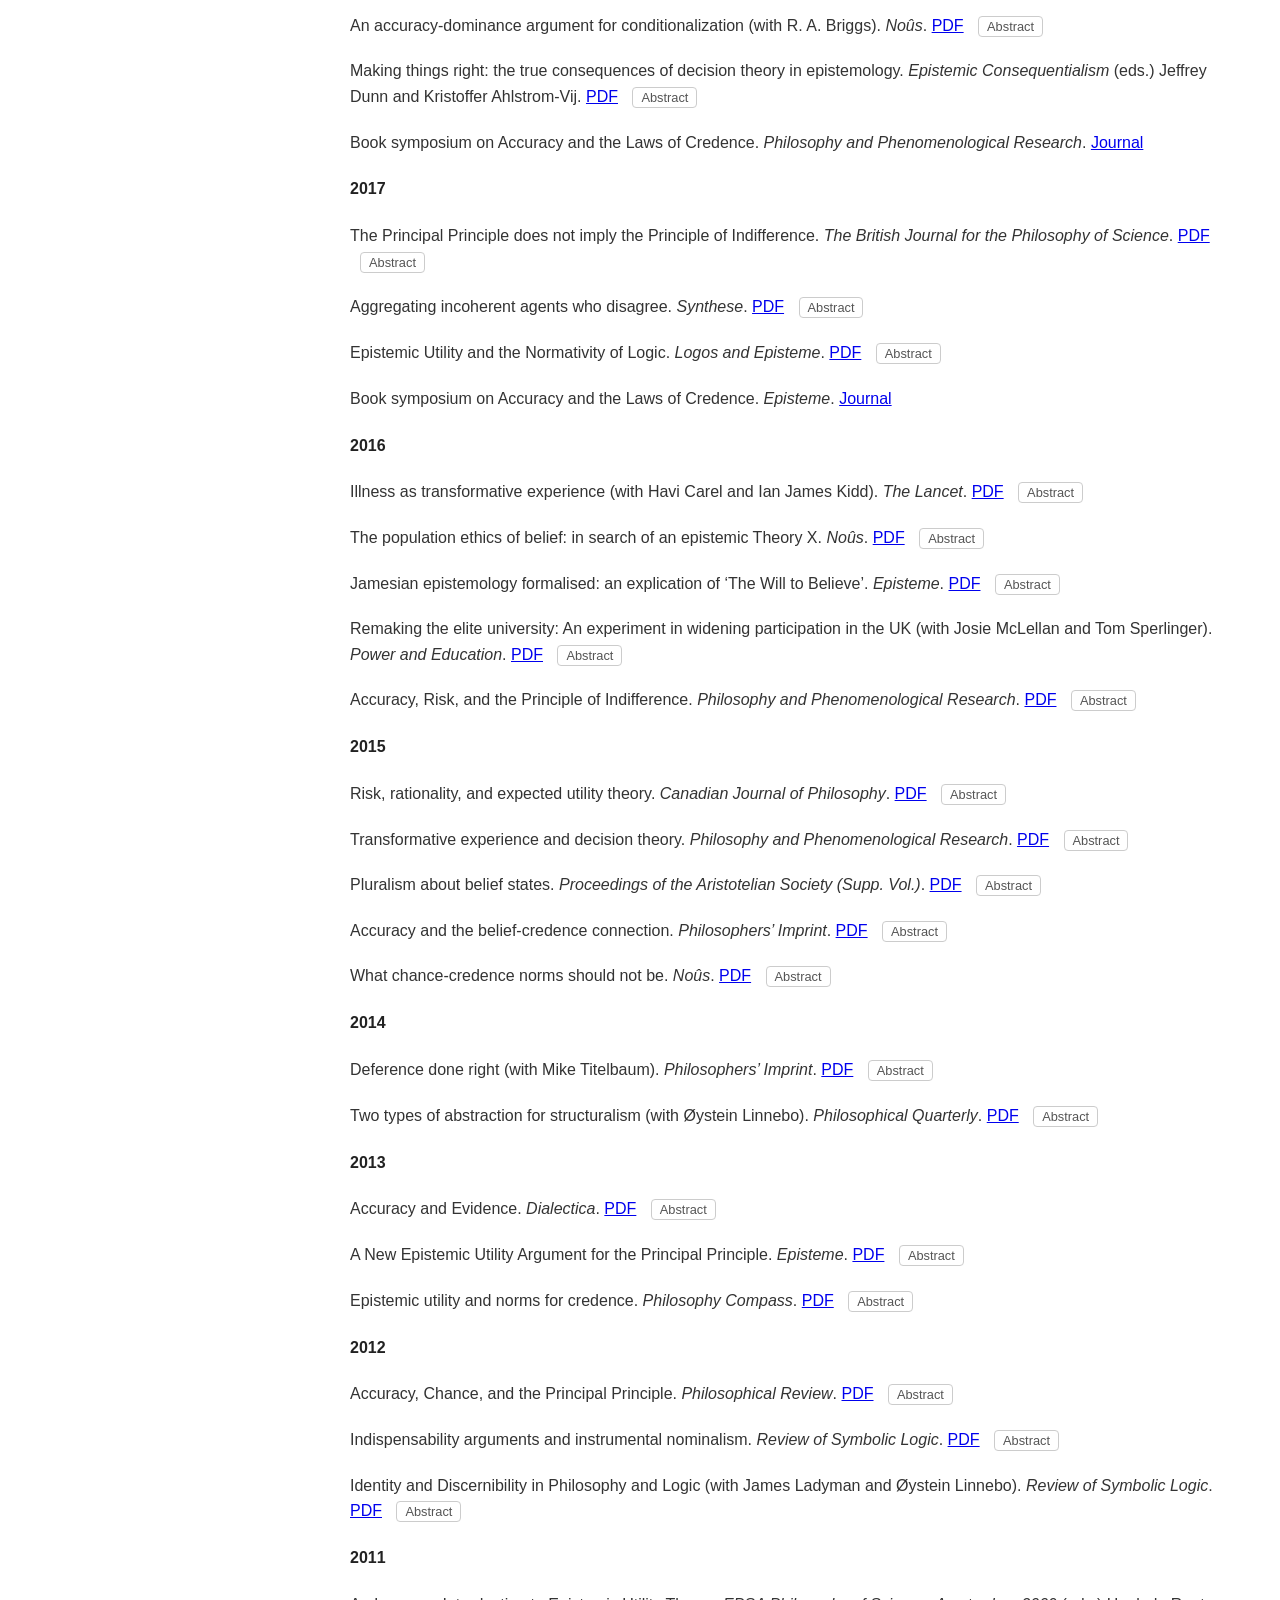
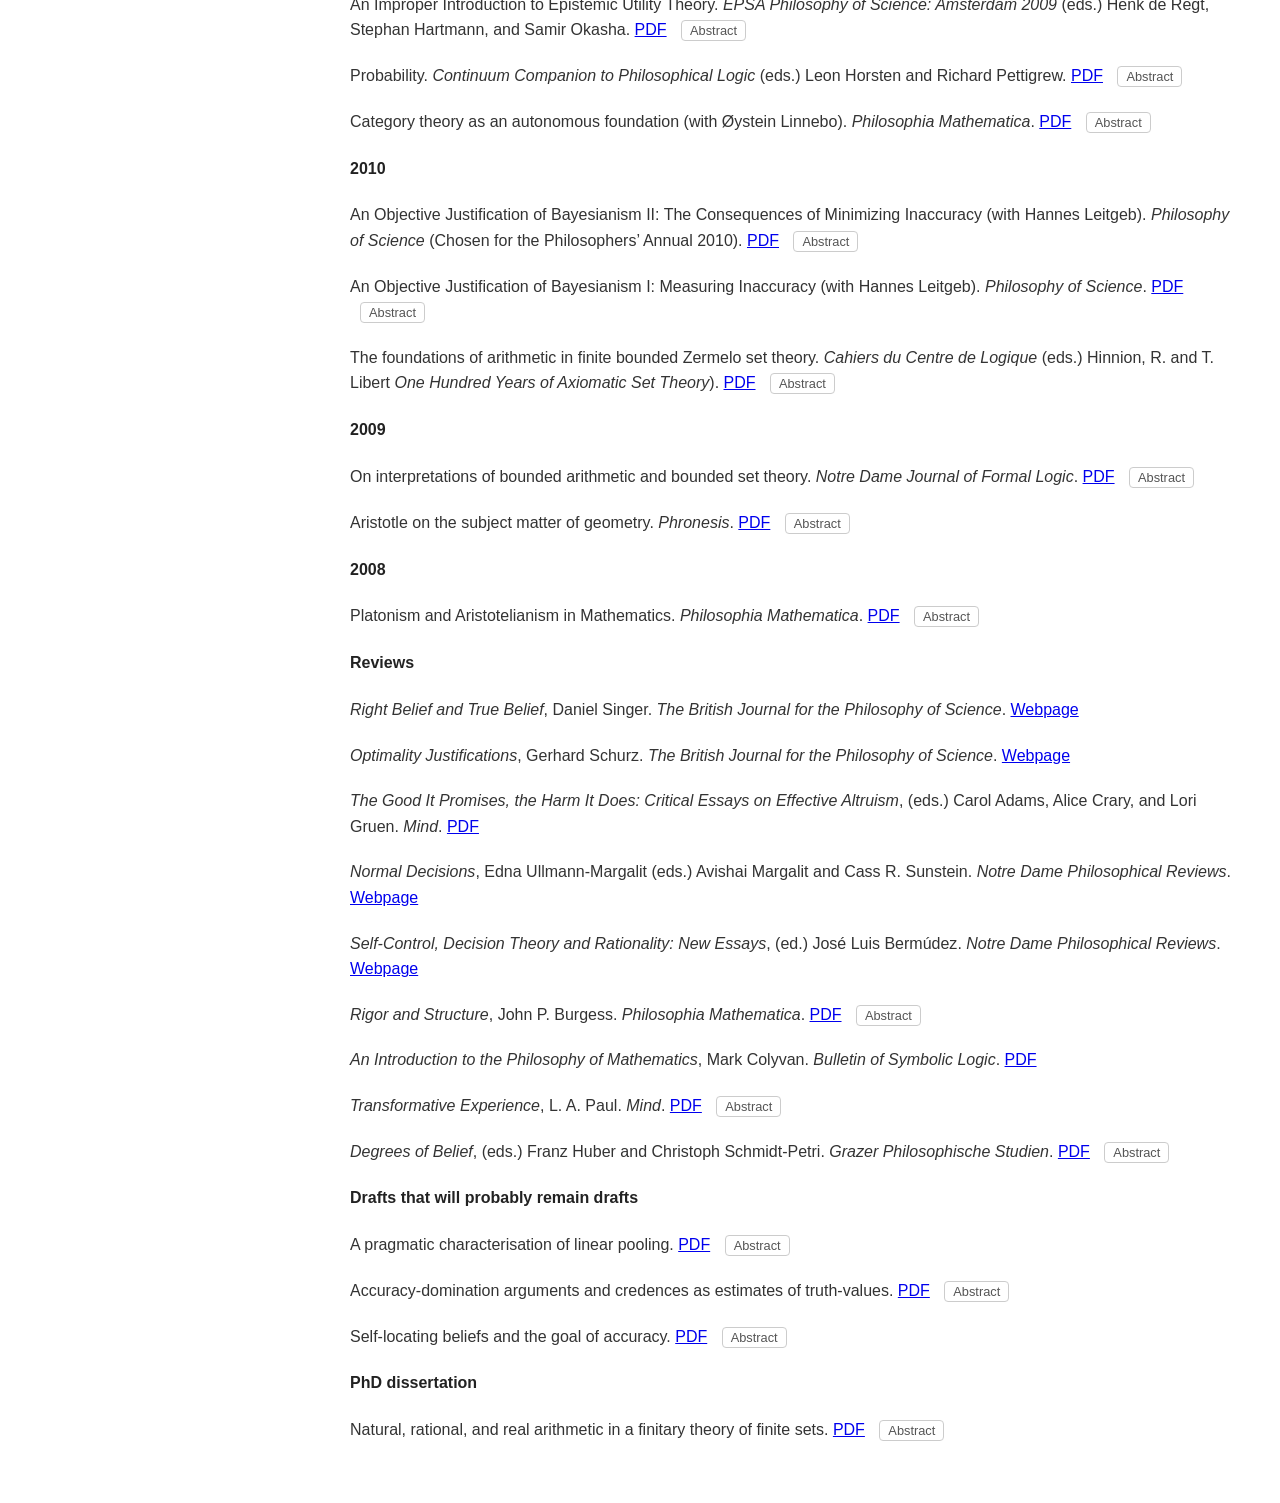
==== commit b42d0650: "Add files via upload" ====
--- a/index.html
+++ b/index.html
@@ -219,17 +219,32 @@
         <ul class="pub-list">
         
         <li class="publication">
+                <span class="pub-title">Formal Methods</span>. 
+                <em>Cambridge Handbook of Analytic Philosophy</em> (ed.) Marcus Rossberg. 
+                <a href="https://philpapers.org/archive/PETFM.pdf" target="_blank">PDF</a>
+                <button class="abstract-btn" onclick="toggleAbstract('abs-forth-2')">Abstract</button>
+                <div id="abs-forth-2" class="abstract-content">
+                    In this handbook entry, I survey the different ways in which formal mathematical methods have been applied to philosophical questions throughout the history of analytic philosophy. I consider: formalization in symbolic logic, with examples such as Aquinas’ third way and Anselm’s ontological argument; Bayesian confirmation theory, with examples such as the fine-tuning argument for God and the paradox of the ravens; foundations of mathematics, with examples such as Hilbert’s programme and Gödel’s incompleteness theorems; social choice theory, with examples such as Condorcet’s paradox and Arrow’s theorem; ‘how possibly’ results, with examples such as Condorcet’s jury theorem and recent work on intersectionality theory; and the application of advanced mathematics in philosophy, with examples such as accuracy-first epistemology.
+                </div>
+            </li>
+</ul>
+        
+
+        
+        <h4>2026</h4>
+        <ul class="pub-list">
+        
+        <li class="publication">
                 <span class="pub-title">Consent and the formation of preferences</span>. 
                 <em>Philosophy and Phenomenological Research</em>.
-                <a href="https://philpapers.org/archive/PETEOA-7.pdf" target="_blank">PDF</a>
+                <a href="https://drive.google.com/file/d/1F5oNek0-OHnMWAvngskAOHHe4a7c8Ftk/view?usp=sharing" target="_blank">PDF</a>
                 <button class="abstract-btn" onclick="toggleAbstract('abs-forth-5')">Abstract</button>
                 <div id="abs-forth-5" class="abstract-content">
                     Under ideal conditions, explicit consent and related actions usually change the moral facts in a distinctive way: they make something permissible that was previously impermissible. But they don’t do this if the consent is coerced. And it seems they also don’t do it if the preferences on which the consent is based were formed in particular ways: if they were formed via certain mechanisms under pressure from unjust social forces, for instance. In this paper, I describe a range of mechanisms by which our preferences might be formed, determine which of those can give rise to preferences that ground effective consent and which cannot, and explain why each mechanism falls on its side of the division.
                 </div>
             </li>
-
-        
-        
+            
+            
         
         
             <li class="publication">
@@ -242,16 +257,7 @@
                 </div>
             </li>
 
-            <li class="publication">
-                <span class="pub-title">Formal Methods</span>. 
-                <em>Cambridge Handbook of Analytic Philosophy</em> (ed.) Marcus Rossberg. 
-                <a href="https://philpapers.org/archive/PETFM.pdf" target="_blank">PDF</a>
-                <button class="abstract-btn" onclick="toggleAbstract('abs-forth-2')">Abstract</button>
-                <div id="abs-forth-2" class="abstract-content">
-                    In this handbook entry, I survey the different ways in which formal mathematical methods have been applied to philosophical questions throughout the history of analytic philosophy. I consider: formalization in symbolic logic, with examples such as Aquinas’ third way and Anselm’s ontological argument; Bayesian confirmation theory, with examples such as the fine-tuning argument for God and the paradox of the ravens; foundations of mathematics, with examples such as Hilbert’s programme and Gödel’s incompleteness theorems; social choice theory, with examples such as Condorcet’s paradox and Arrow’s theorem; ‘how possibly’ results, with examples such as Condorcet’s jury theorem and recent work on intersectionality theory; and the application of advanced mathematics in philosophy, with examples such as accuracy-first epistemology.
-                </div>
-            </li>
-
+            
             <li class="publication">
                 <span class="pub-title">Geometric Pooling: A User’s Guide</span> (with Jonathan Weisberg). 
                 <em>The British Journal for the Philosophy of Science</em>. 
@@ -265,7 +271,7 @@
             <li class="publication">
                 <span class="pub-title">Consequences of Calibration</span> (with J. R. G. Williams). 
                 <em>The British Journal for the Philosophy of Science</em>. 
-                <a href="https://philpapers.org/rec/WILCOC-4" target="_blank">PDF</a>
+                <a href="https://drive.google.com/file/d/1KxrRz_SkOx7ZRulQJJsg_yAXuHmmp8Kd/view?usp=sharing" target="_blank">PDF</a>
                 <button class="abstract-btn" onclick="toggleAbstract('abs-forth-4')">Abstract</button>
                 <div id="abs-forth-4" class="abstract-content">
                     In this paper, we offer a new set of axioms that characterise the epistemic utility functions that are most often used in arguments in favour of Bayesian norms such as Probabilism and Conditionalization. These are the additive and continuous strictly proper epistemic utility functions. Our characterization is based on a suggestion by Frank P. Ramsey and appeals to the virtue of calibration. We begin by describing Ramsey’s proposal and making our characterization precise; then we answer objections inspired by other treatments of calibration in epistemic utility theory.
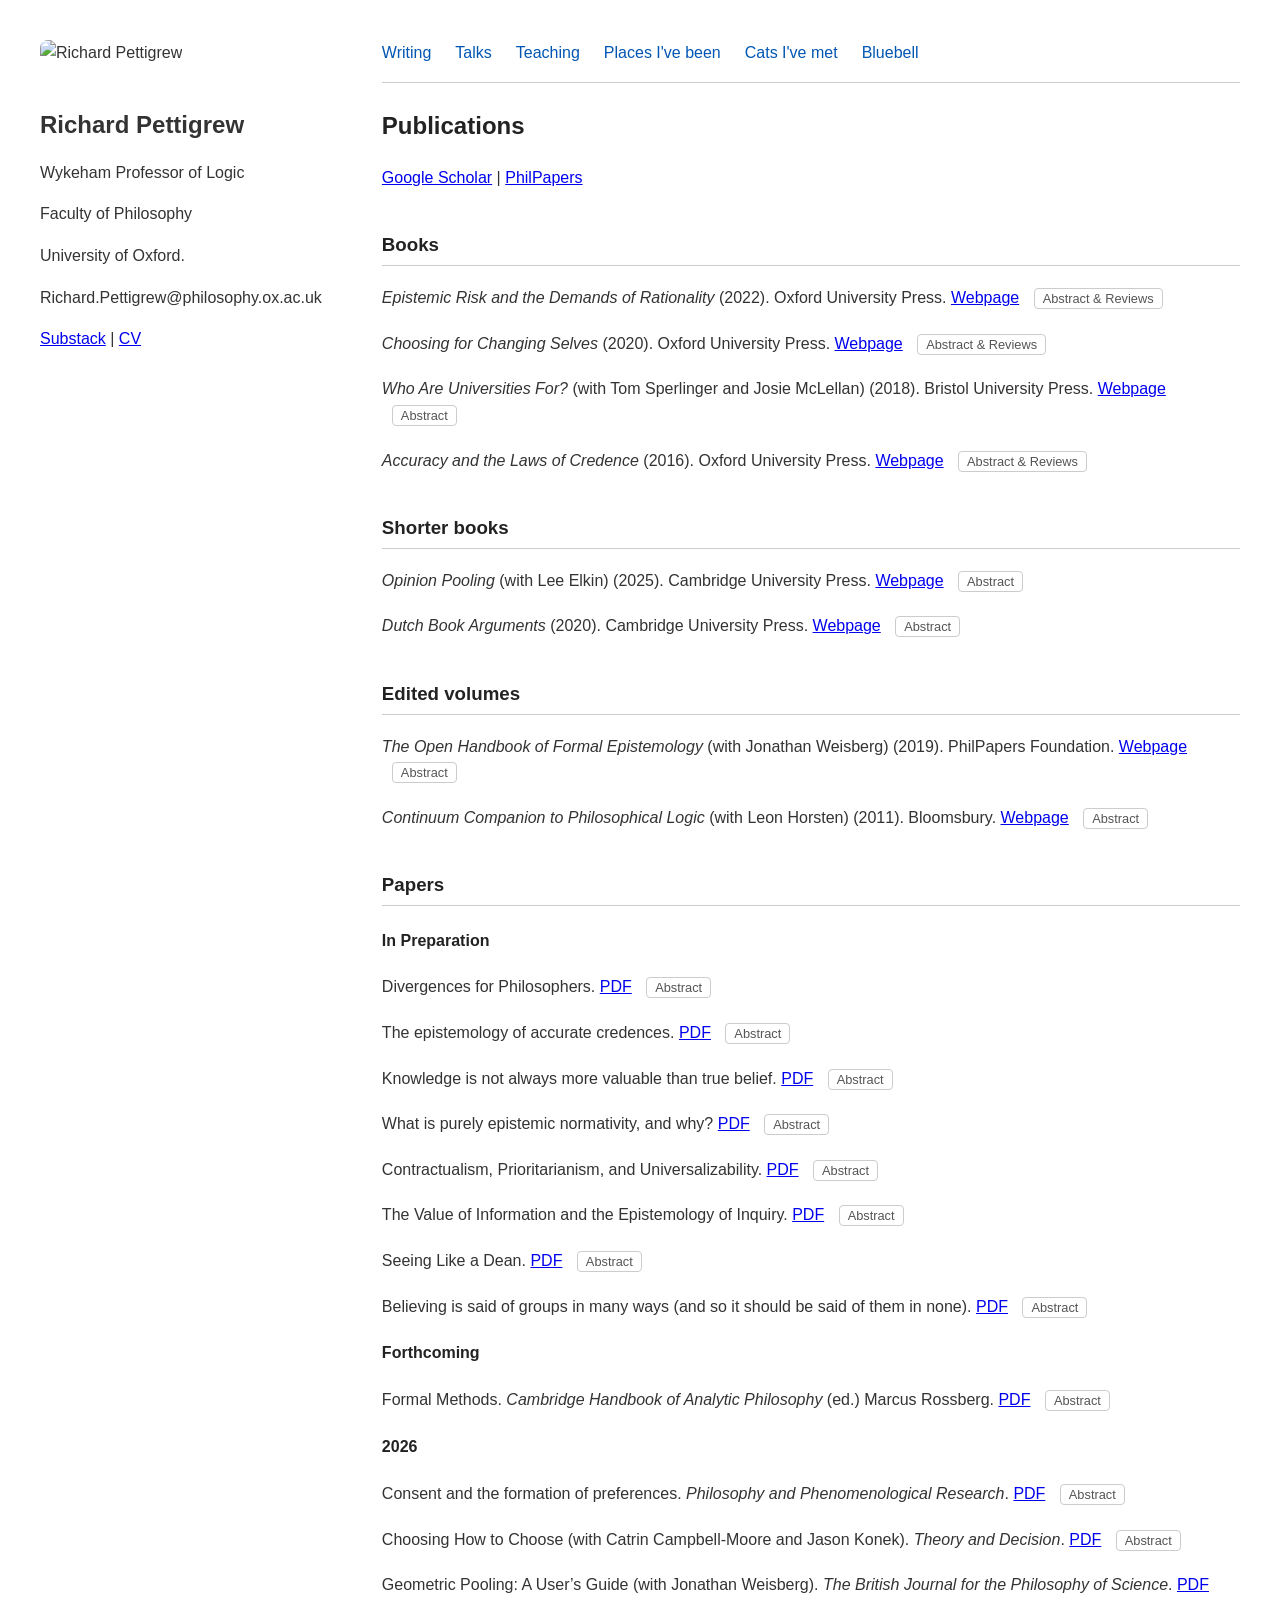
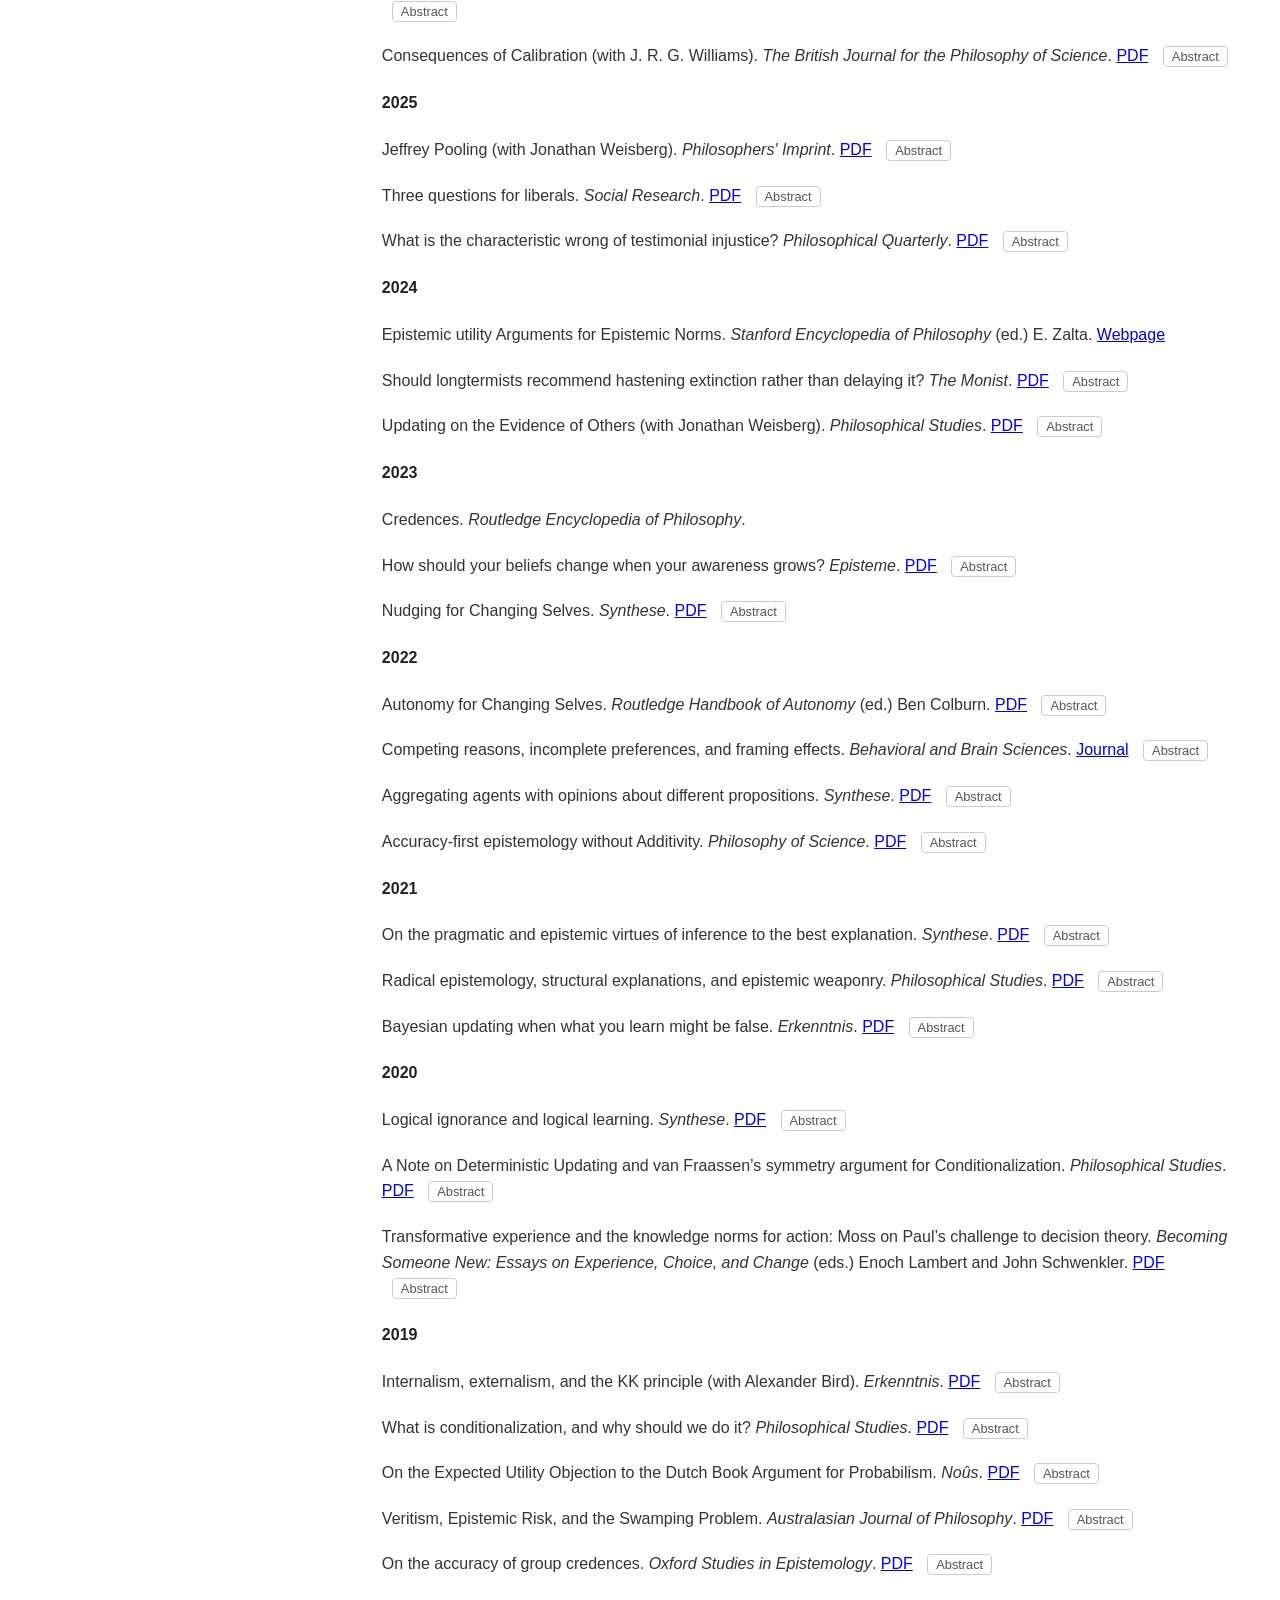
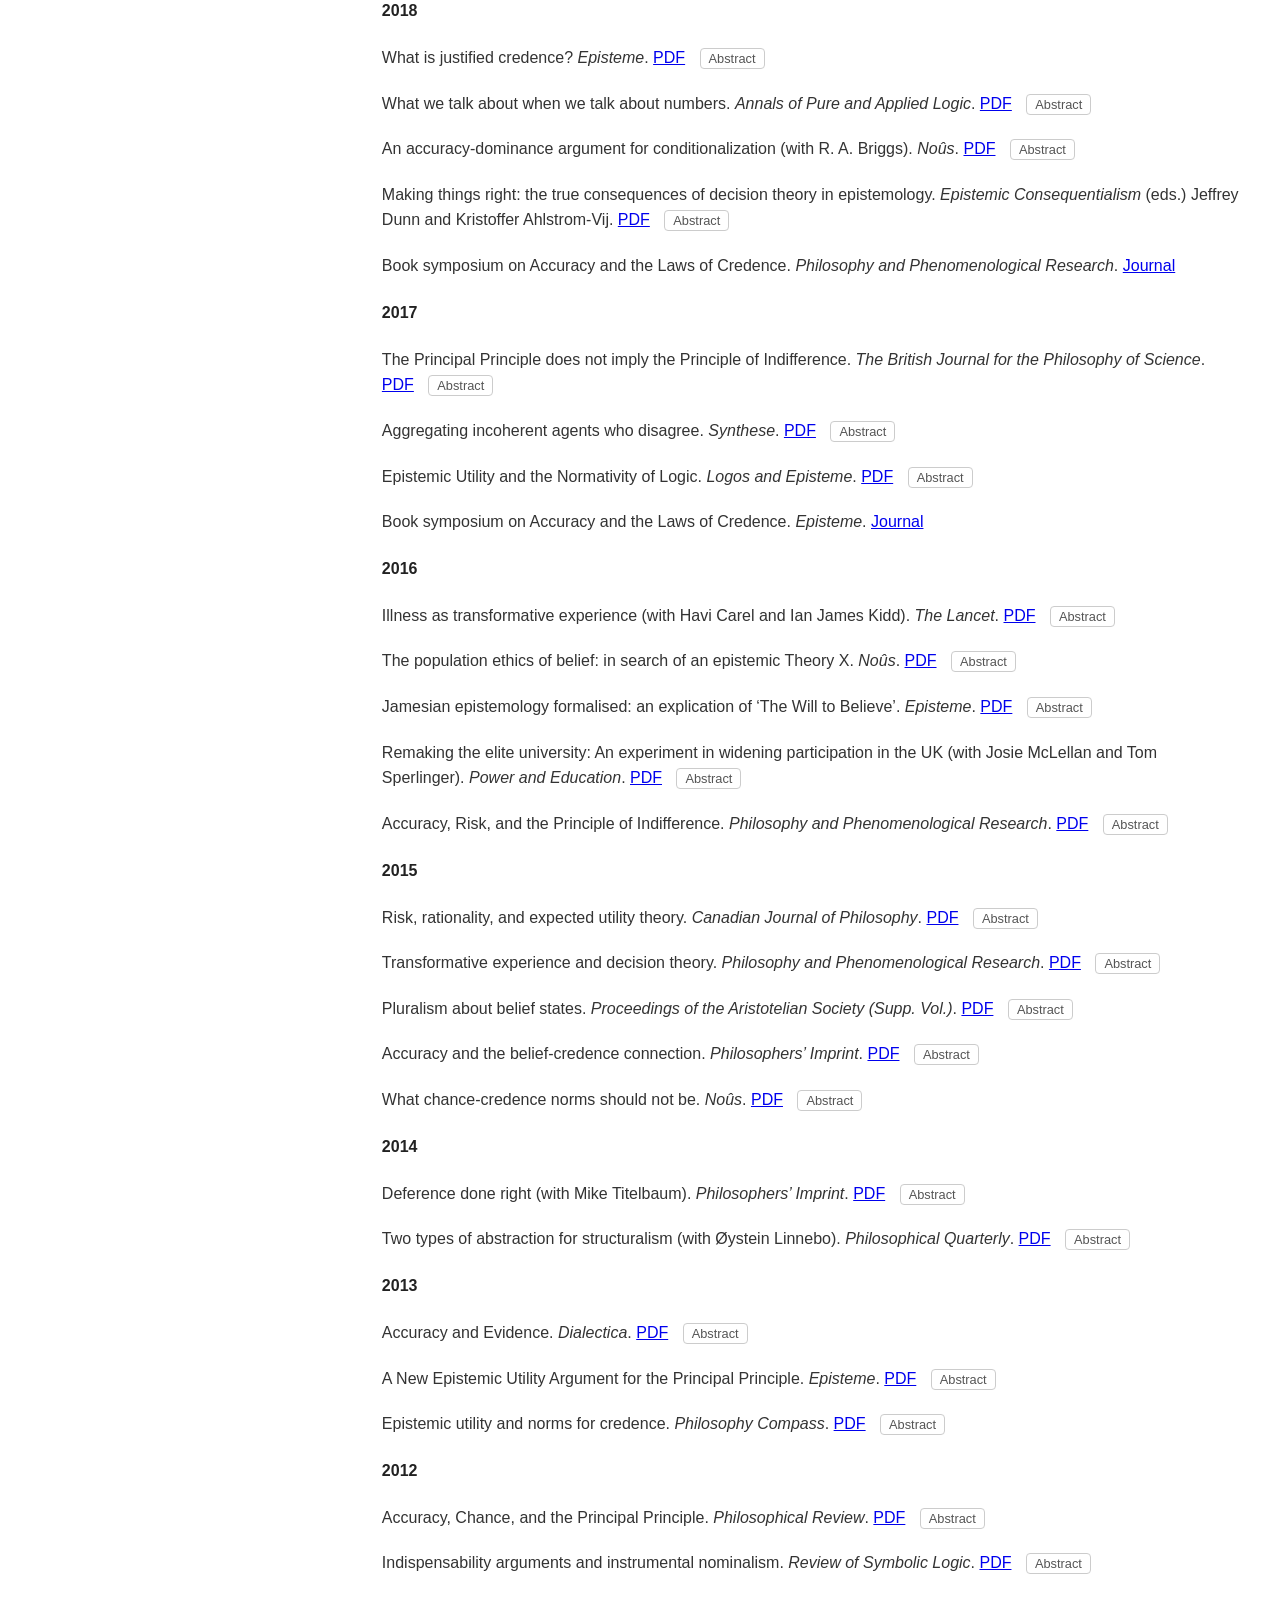
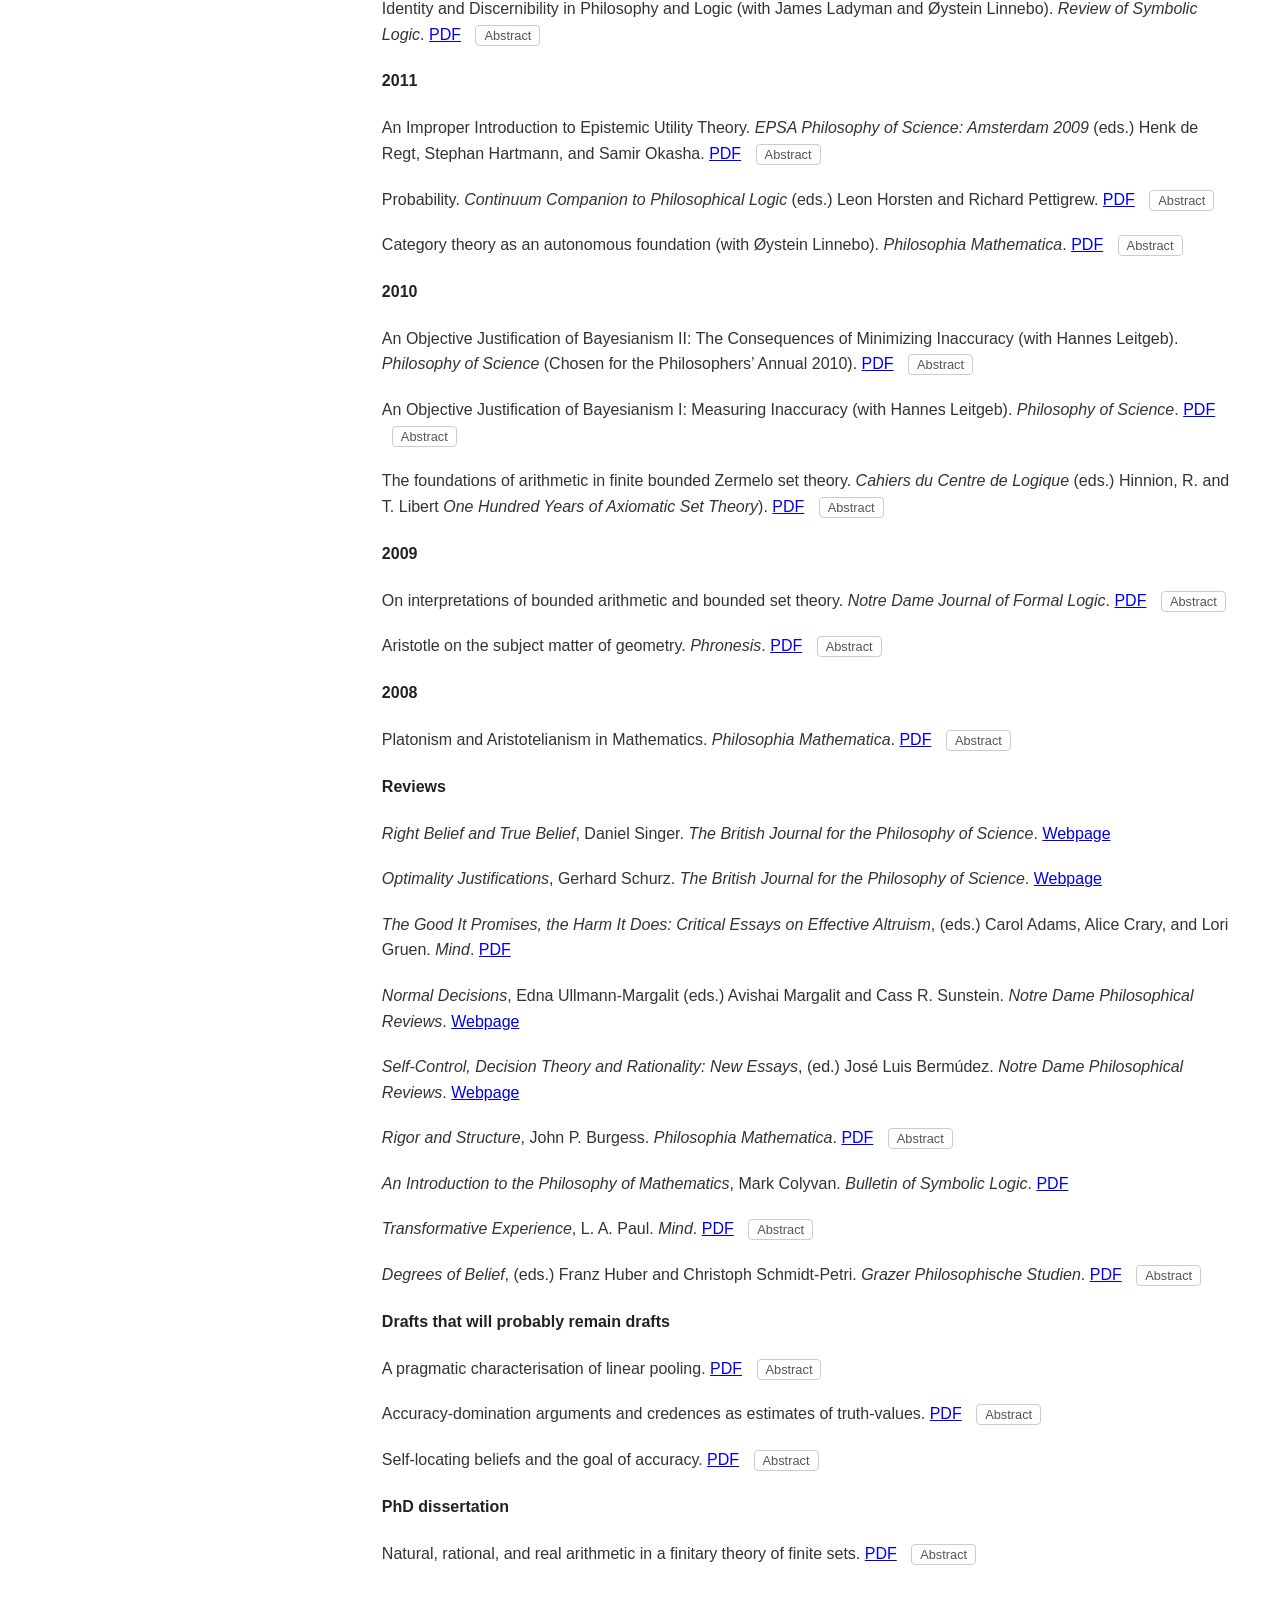
==== commit 6a62fe97: "Add files via upload" ====
--- a/index.html
+++ b/index.html
@@ -5,14 +5,15 @@
     <meta name="viewport" content="width=device-width, initial-scale=1.0">
     <title>Richard Pettigrew | Philosophy</title>
     <link rel="stylesheet" href="style.css">
+    <script src="sidebar.js" defer></script>
 </head>
 <body>
 
 <div class="container">
     <aside class="sidebar" id="master-sidebar"></aside>
-    <script src="sidebar.js"></script>
 
     <main class="content">
+        <nav class="top-nav" id="master-nav" aria-label="Main navigation"></nav>
         <h2>Publications</h2>
         
         <p><a href="https://scholar.google.co.uk/citations?user=P5bSoXQAAAAJ&hl=en&oi=ao" target="_blank">Google Scholar</a> | <a href="https://philpeople.org/profiles/richard-pettigrew" target="_blank">PhilPapers</a> </p>
@@ -248,7 +249,7 @@
         
         
             <li class="publication">
-                <span class="pub-title">On Choosing How to Choose</span> (with Catrin Campbell-Moore and Jason Konek). 
+                <span class="pub-title">Choosing How to Choose</span> (with Catrin Campbell-Moore and Jason Konek). 
                 <em>Theory and Decision</em>. 
                 <a href="https://drive.google.com/file/d/1xx8vu6VIA9P4IDvnVq_7LtjPj6tXWEzs/view?usp=sharing" target="_blank">PDF</a>
                 <button class="abstract-btn" onclick="toggleAbstract('abs-forth-1')">Abstract</button>
@@ -261,7 +262,7 @@
             <li class="publication">
                 <span class="pub-title">Geometric Pooling: A User’s Guide</span> (with Jonathan Weisberg). 
                 <em>The British Journal for the Philosophy of Science</em>. 
-                <a href="https://philpapers.org/rec/PETGPA-2" target="_blank">PDF</a>
+                <a href="https://drive.google.com/file/d/13Xgwmx6hPIcHERglBsSc6EemBw7fY76G/view?usp=sharing" target="_blank">PDF</a>
                 <button class="abstract-btn" onclick="toggleAbstract('abs-forth-3')">Abstract</button>
                 <div id="abs-forth-3" class="abstract-content">
                     Much of our information comes to us indirectly, in the form of conclusions others have drawn from evidence they gathered. When we hear these conclusions, how can we modify our own opinions so as to gain the benefit of their evidence? In this paper we study the method known as geometric pooling. We consider two arguments in its favour, raising several objections to one, and proposing an amendment to the other.
--- a/style.css
+++ b/style.css
@@ -33,29 +33,38 @@
     margin-bottom: 5px;
 }
 
-.sidebar nav ul {
-    list-style-type: none;
-    padding: 0;
-    margin-top: 30px;
+/* Horizontal menu above the current page title */
+.top-nav {
+    margin-bottom: 24px;
+    padding-bottom: 16px;
+    border-bottom: 1px solid #ccc;
 }
 
-.sidebar nav ul li {
-    margin-bottom: 15px;
+.top-nav ul {
+    display: flex;
+    flex-wrap: wrap;
+    gap: 12px 24px;
+    list-style: none;
+    padding: 0;
+    margin: 0;
 }
 
-.sidebar nav a {
+.top-nav a {
     text-decoration: none;
     color: #0056b3;
-    font-size: 0.95rem;
+    font-size: 1rem;
+    white-space: nowrap;
 }
 
-.sidebar nav a:hover {
+.top-nav a:hover,
+.top-nav a:focus-visible {
     text-decoration: underline;
 }
 
 /* Right side styling */
 .content {
     flex: 1; /* Takes up remaining space */
+    min-width: 0;
 }
 
 h2, h3, h4 {
@@ -117,6 +126,7 @@
         flex-direction: column;
     }
     .sidebar {
+        flex-basis: auto;
         margin-right: 0;
         margin-bottom: 40px;
     }
